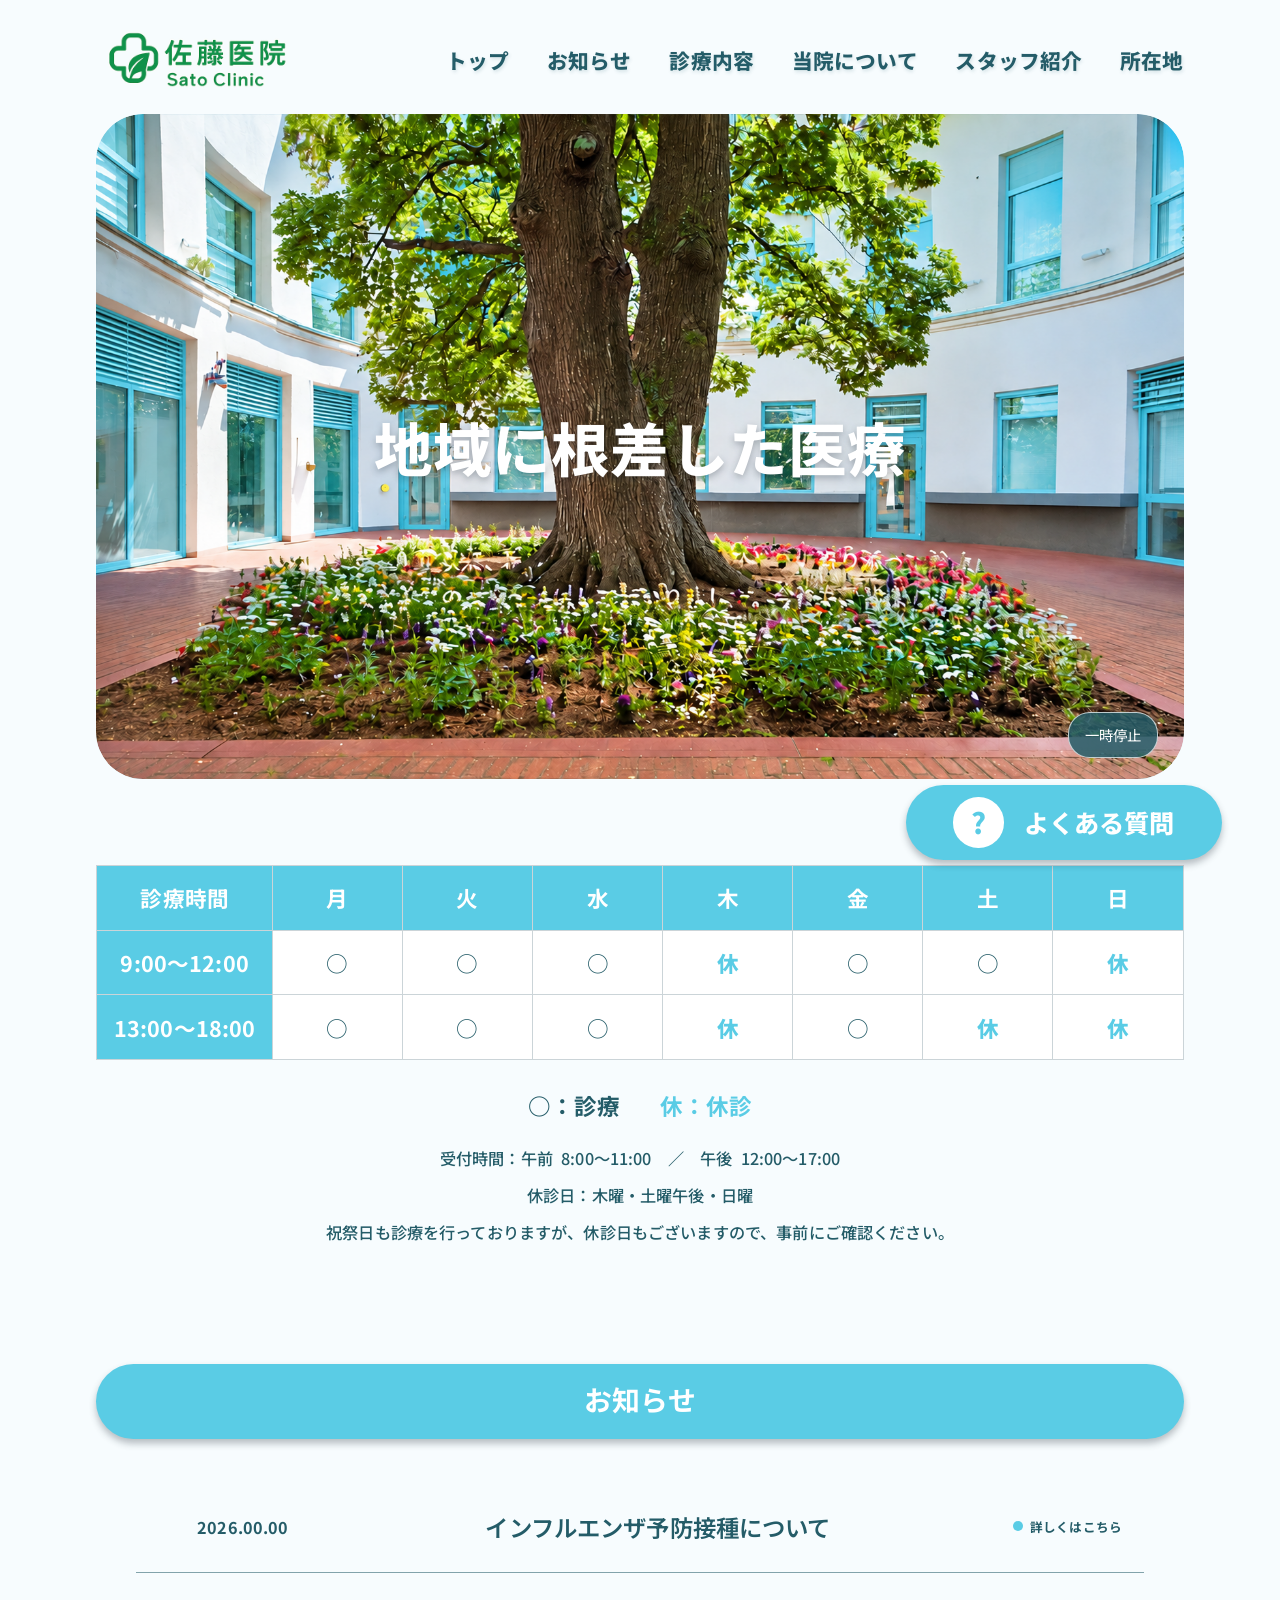
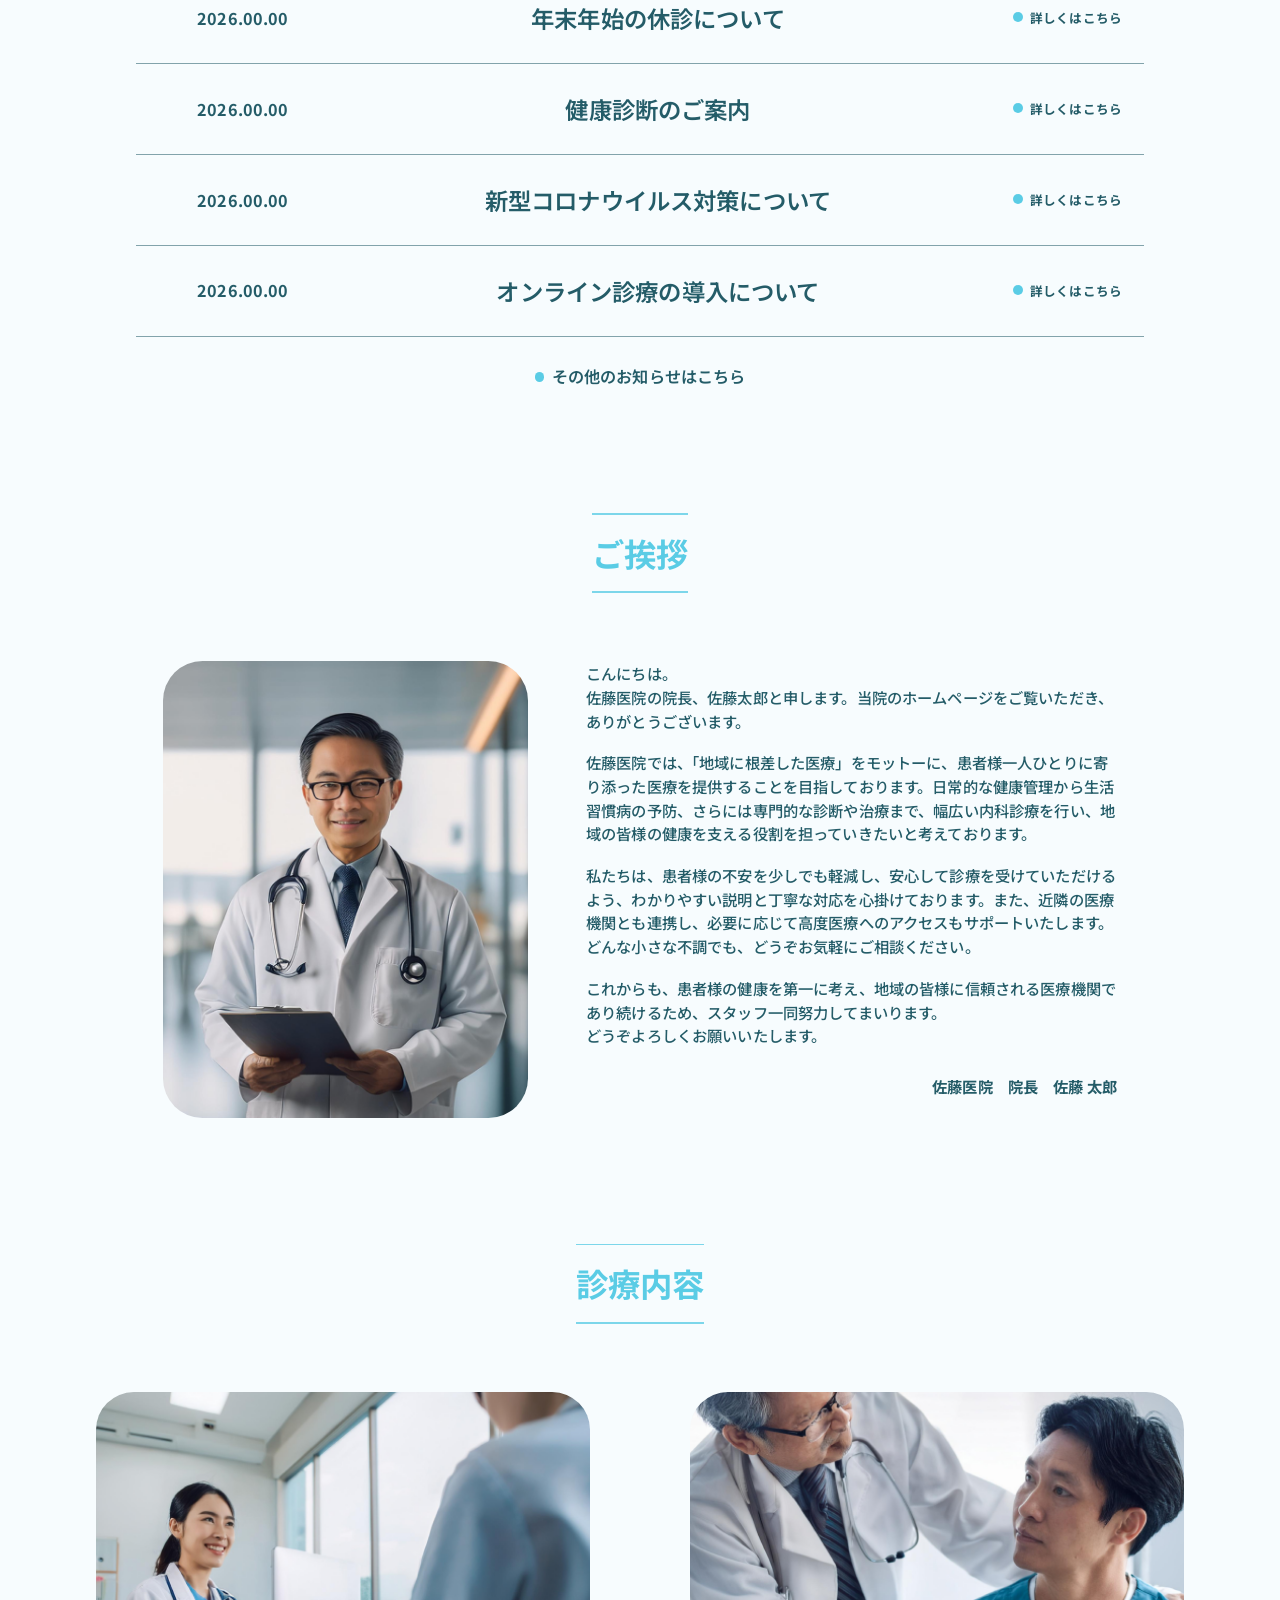
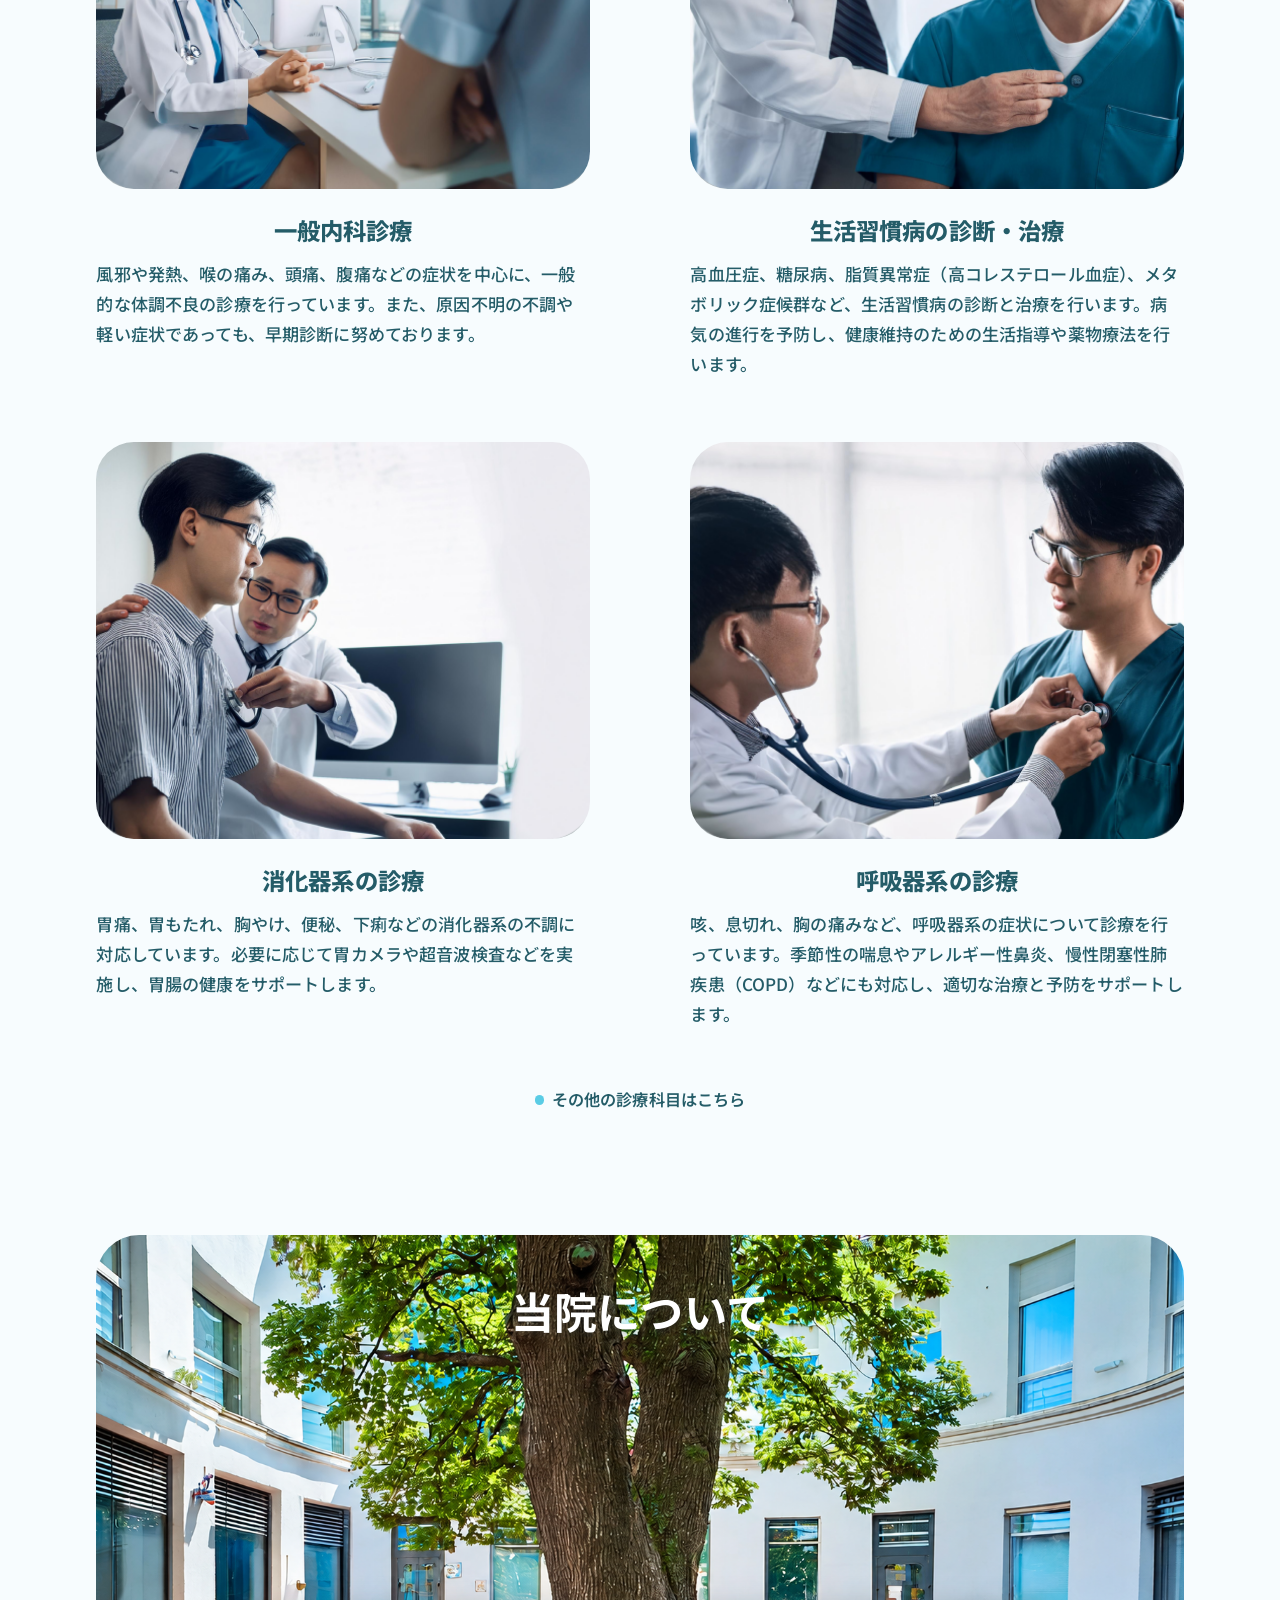
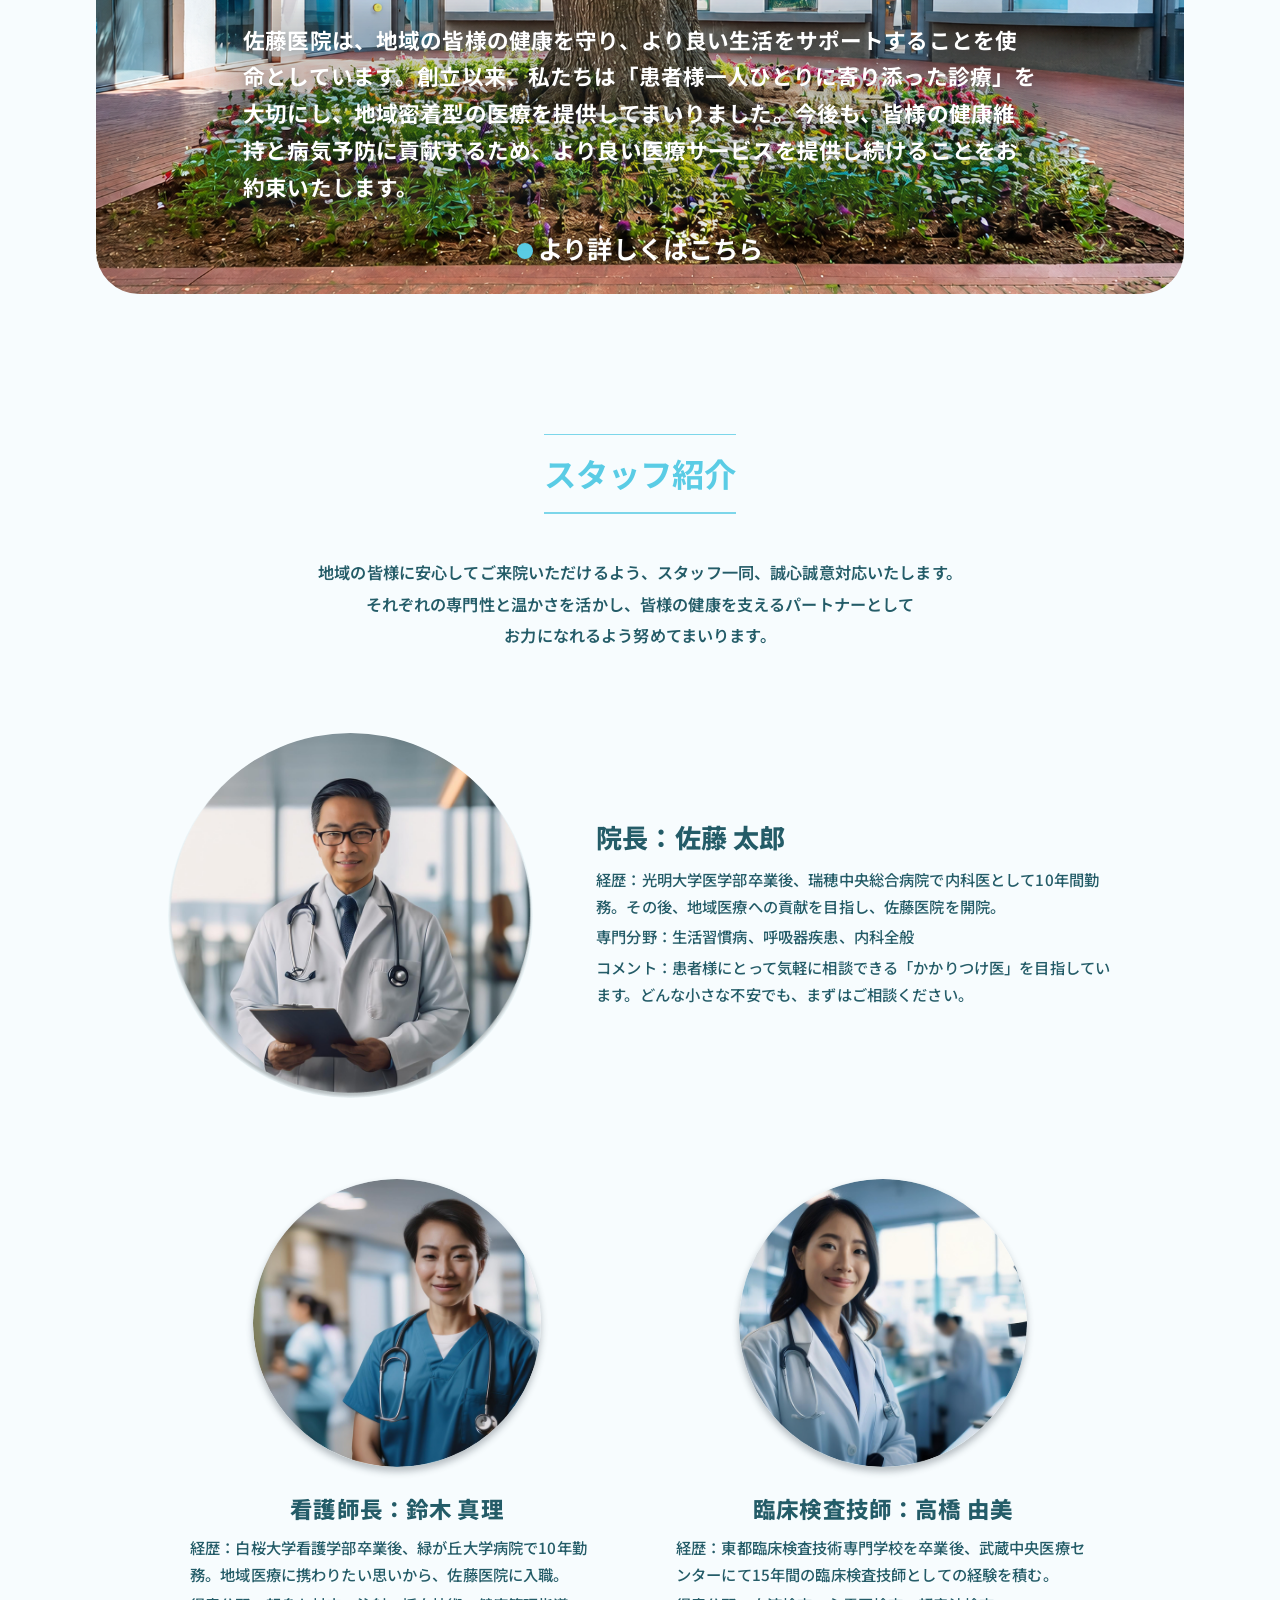
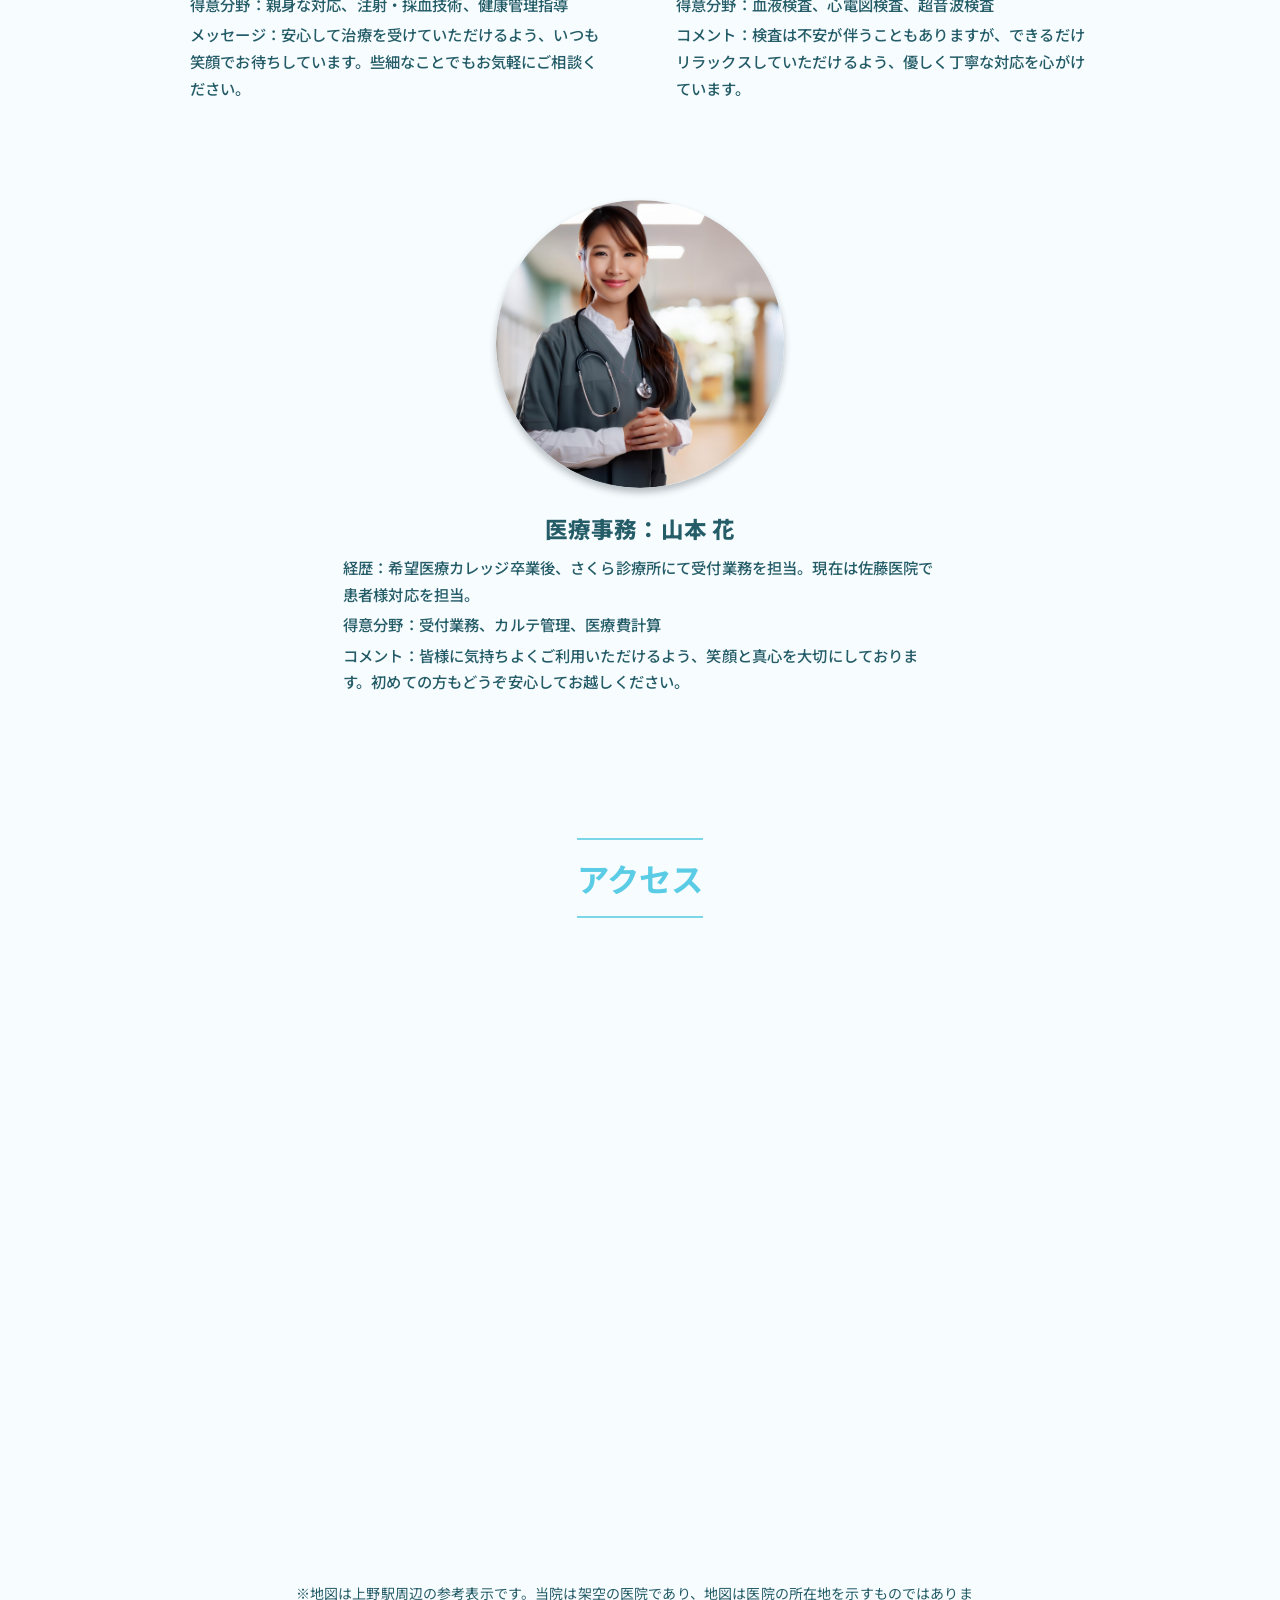
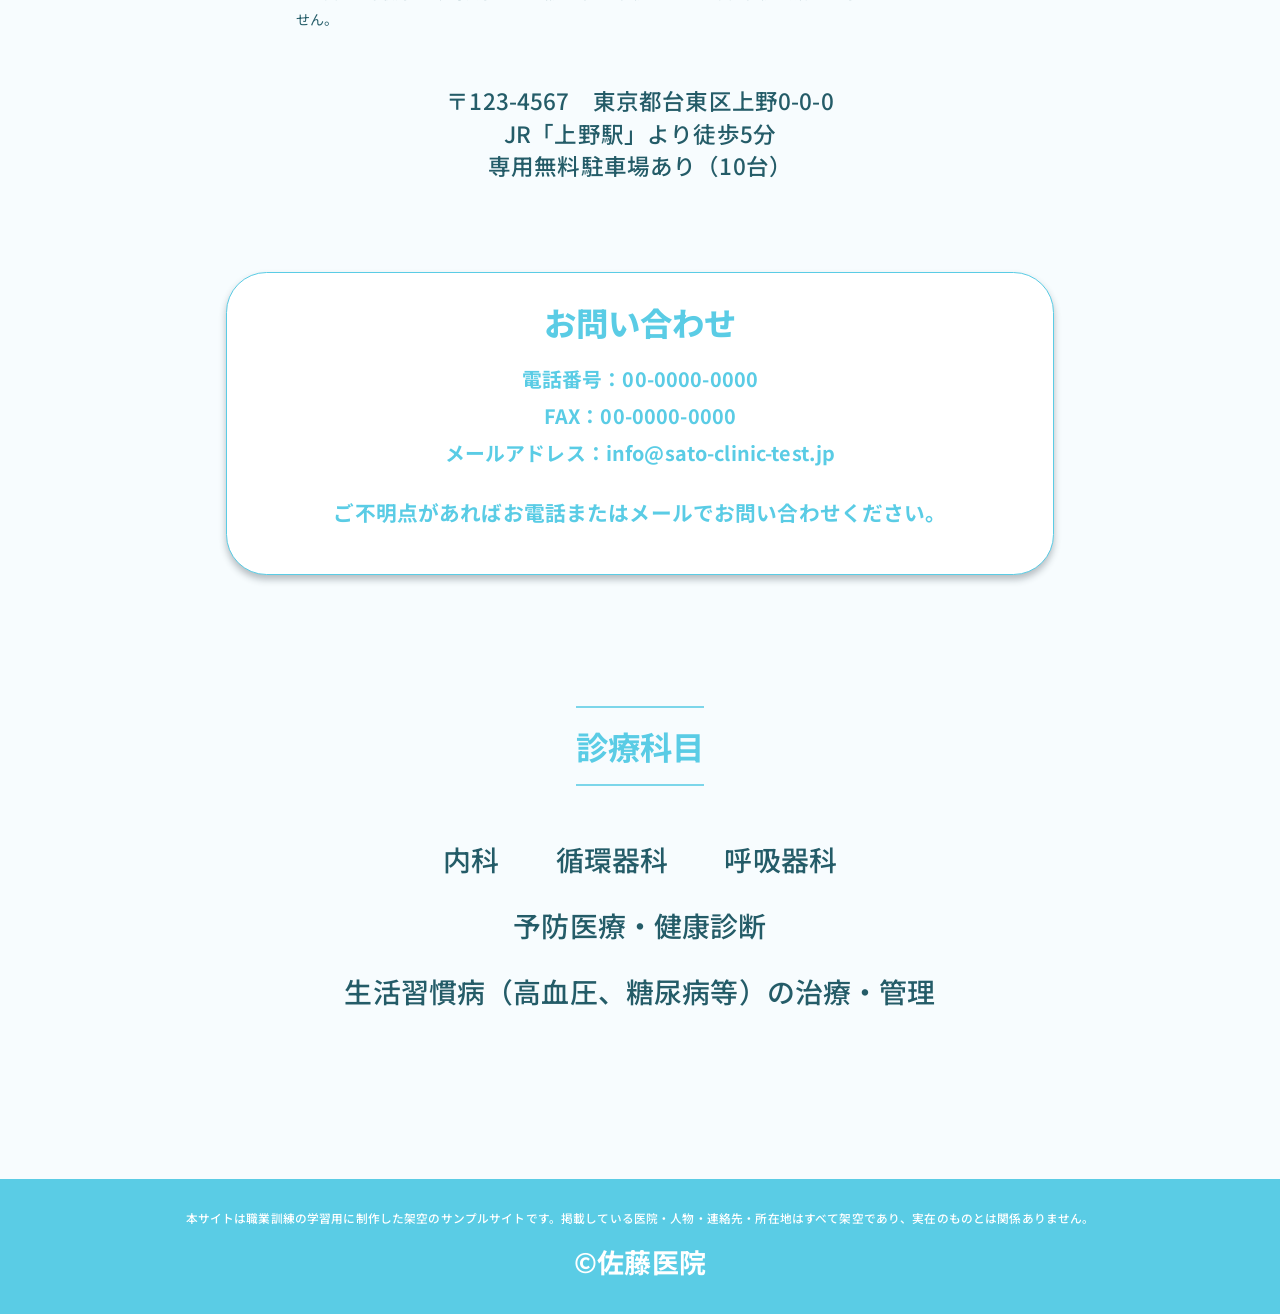
==== index.html @ b33cf9ce "グーグルマップに埋め込み" ====
<!DOCTYPE html>
<html lang="ja">
<head>
  <meta charset="UTF-8">
  <meta name="viewport" content="width=device-width, initial-scale=1.0">
  <meta name="robots" content="noindex, nofollow">
  <title>佐藤医院 | Sato Clinic</title>
  <link rel="preconnect" href="https://fonts.googleapis.com">
  <link rel="preconnect" href="https://fonts.gstatic.com" crossorigin>
  <link href="https://fonts.googleapis.com/css2?family=Noto+Sans+JP:wght@400;500;600;700;800&display=swap" rel="stylesheet">
  <link rel="stylesheet" href="./css/style.css">
  <link rel="stylesheet" href="./css/responsive.css">
</head>
<body>
  <header class="site-header" id="top">
    <div class="header-inner">
      <a class="brand" href="./index.html" aria-label="佐藤医院 トップへ">
        <img src="./assets/logo.png" alt="佐藤医院 Sato Clinic">
      </a>
            <button class="menu-toggle" type="button" aria-controls="global-nav" aria-expanded="false" aria-label="メニューを開く" hidden>
        <span class="menu-toggle-lines" aria-hidden="true"><span></span></span>
        <span class="menu-toggle-label" aria-hidden="true">MENU</span>
      </button>
      <nav id="global-nav" class="global-nav" aria-label="メインナビゲーション">
        <a href="./index.html">トップ</a>
        <a href="./news.html">お知らせ</a>
        <a href="./services.html">診療内容</a>
        <a href="./about.html">当院について</a>
        <a href="#staff">スタッフ紹介</a>
        <a href="./location.html">所在地</a>
        <div class="mobile-nav-links">
          <a href="./index.html">トップ</a>
          <a href="./news.html">お知らせ</a>
          <a href="./services.html">診療内容</a>
          <a href="./about.html">当院について</a>
          <a href="./index.html#staff">スタッフ紹介</a>
          <a href="./location.html">所在地</a>
        </div>
      </nav>
    </div>
  </header>

  <main>
    <section class="hero section-shell" aria-labelledby="hero-title">
      <h1 id="hero-title" class="sr-only">地域に根差した医療</h1>
      <div class="hero-slideshow">
        <div class="hero-slide hero-slide--courtyard is-active">
          <img src="./assets/hero-courtyard-cyan.png" alt="地域に根差した医療。大きな木と花々に囲まれた佐藤医院の中庭">
          <p class="hero-slide-caption" aria-hidden="true">地域に根差した医療</p>
        </div>
        <div class="hero-slide hero-slide--digestive" aria-hidden="true">
          <img src="./assets/service-detail-digestive.jpg" alt="患者様一人ひとりに寄り添った診療。医師が患者の診察を行う様子">
          <p class="hero-slide-caption" aria-hidden="true">患者様一人ひとりに<br>寄り添った診療</p>
        </div>
        <div class="hero-slide hero-slide--waiting" aria-hidden="true">
          <img src="./assets/hero-textless.png" alt="患者様の声に耳を傾け、共に歩む医療。明るい院内の待合スペース" width="1208" height="739">
          <p class="hero-slide-caption" aria-hidden="true">患者様の声に耳を傾け、共に歩む医療</p>
        </div>
        <div class="hero-slide hero-slide--family" aria-hidden="true">
          <img src="./assets/hero-news.jpg" alt="ご家族全員をサポート。女性医師と子どもが向き合う診療風景">
          <p class="hero-slide-caption" aria-hidden="true">ご家族全員をサポート</p>
        </div>
        <button class="hero-slideshow-toggle" type="button" hidden>一時停止</button>
      </div>
    </section>

    <section class="schedule section-shell" id="schedule" aria-labelledby="schedule-title">
      <h2 id="schedule-title" class="sr-only">診療時間</h2>
      <table class="schedule-table">
        <thead>
          <tr>
            <th scope="col">診療時間</th>
            <th scope="col">月</th>
            <th scope="col">火</th>
            <th scope="col">水</th>
            <th scope="col">木</th>
            <th scope="col">金</th>
            <th scope="col">土</th>
            <th scope="col">日</th>
          </tr>
        </thead>
        <tbody>
          <tr>
            <th scope="row">9:00〜12:00</th>
            <td>○</td><td>○</td><td>○</td><td class="closed">休</td><td>○</td><td>○</td><td class="closed">休</td>
          </tr>
          <tr>
            <th scope="row">13:00〜18:00</th>
            <td>○</td><td>○</td><td>○</td><td class="closed">休</td><td>○</td><td class="closed">休</td><td class="closed">休</td>
          </tr>
        </tbody>
      </table>
      <div class="schedule-detail">
        <p class="legend"><strong>○：診療</strong><strong class="closed-text">休：休診</strong></p>
        <p>受付時間：午前&nbsp; 8:00〜11:00　／　午後&nbsp; 12:00〜17:00</p>
        <p>休診日：木曜・土曜午後・日曜</p>
        <p>祝祭日も診療を行っておりますが、休診日もございますので、事前にご確認ください。</p>
      </div>
    </section>

    <section class="news section-shell" id="news" aria-labelledby="news-title">
      <h2 id="news-title" class="pill-title">お知らせ</h2>
      <div class="news-list">
        <article class="news-row"><time datetime="2026-01-01">2026.00.00</time><h3><a href="./news-influenza.html">インフルエンザ予防接種について</a></h3><a href="./news-influenza.html">詳しくはこちら</a></article>
        <article class="news-row"><time datetime="2026-01-01">2026.00.00</time><h3><a href="./news-holiday.html">年末年始の休診について</a></h3><a href="./news-holiday.html">詳しくはこちら</a></article>
        <article class="news-row"><time datetime="2026-01-01">2026.00.00</time><h3><a href="./news-checkup.html">健康診断のご案内</a></h3><a href="./news-checkup.html">詳しくはこちら</a></article>
        <article class="news-row"><time datetime="2026-01-01">2026.00.00</time><h3><a href="./news-covid.html">新型コロナウイルス対策について</a></h3><a href="./news-covid.html">詳しくはこちら</a></article>
        <article class="news-row"><time datetime="2026-01-01">2026.00.00</time><h3><a href="./news-online.html">オンライン診療の導入について</a></h3><a href="./news-online.html">詳しくはこちら</a></article>
      </div>
      <a class="text-link" href="./news-archive.html">その他のお知らせはこちら</a>
    </section>

    <section class="greeting section-shell" aria-labelledby="greeting-title">
      <h2 id="greeting-title" class="section-title">ご挨拶</h2>
      <div class="greeting-grid">
        <div class="image-crop image-crop--greeting"><img src="./assets/director-intro.png" alt="佐藤医院 院長 佐藤太郎のイメージ写真"></div>
        <div class="greeting-copy">
          <p>こんにちは。<br>佐藤医院の院長、佐藤太郎と申します。当院のホームページをご覧いただき、ありがとうございます。</p>
          <p>佐藤医院では、「地域に根差した医療」をモットーに、患者様一人ひとりに寄り添った医療を提供することを目指しております。日常的な健康管理から生活習慣病の予防、さらには専門的な診断や治療まで、幅広い内科診療を行い、地域の皆様の健康を支える役割を担っていきたいと考えております。</p>
          <p>私たちは、患者様の不安を少しでも軽減し、安心して診療を受けていただけるよう、わかりやすい説明と丁寧な対応を心掛けております。また、近隣の医療機関とも連携し、必要に応じて高度医療へのアクセスもサポートいたします。どんな小さな不調でも、どうぞお気軽にご相談ください。</p>
          <p>これからも、患者様の健康を第一に考え、地域の皆様に信頼される医療機関であり続けるため、スタッフ一同努力してまいります。<br>どうぞよろしくお願いいたします。</p>
          <p class="signature">佐藤医院　院長　佐藤 太郎</p>
        </div>
      </div>
    </section>

    <section class="services section-shell" id="services" aria-labelledby="services-title">
      <h2 id="services-title" class="section-title">診療内容</h2>
      <div class="service-grid">
        <article class="service-card">
          <div class="image-crop image-crop--service"><img src="./assets/service-general.png" alt="一般内科診療のイメージ"></div>
          <h3>一般内科診療</h3>
          <p>風邪や発熱、喉の痛み、頭痛、腹痛などの症状を中心に、一般的な体調不良の診療を行っています。また、原因不明の不調や軽い症状であっても、早期診断に努めております。</p>
        </article>
        <article class="service-card">
          <div class="image-crop image-crop--service"><img src="./assets/service-lifestyle.png" alt="生活習慣病の診断・治療のイメージ"></div>
          <h3>生活習慣病の診断・治療</h3>
          <p>高血圧症、糖尿病、脂質異常症（高コレステロール血症）、メタボリック症候群など、生活習慣病の診断と治療を行います。病気の進行を予防し、健康維持のための生活指導や薬物療法を行います。</p>
        </article>
        <article class="service-card">
          <div class="image-crop image-crop--service"><img src="./assets/service-digestive.png" alt="消化器系診療のイメージ"></div>
          <h3>消化器系の診療</h3>
          <p>胃痛、胃もたれ、胸やけ、便秘、下痢などの消化器系の不調に対応しています。必要に応じて胃カメラや超音波検査などを実施し、胃腸の健康をサポートします。</p>
        </article>
        <article class="service-card">
          <div class="image-crop image-crop--service"><img src="./assets/service-respiratory.png" alt="呼吸器系診療のイメージ"></div>
          <h3>呼吸器系の診療</h3>
          <p>咳、息切れ、胸の痛みなど、呼吸器系の症状について診療を行っています。季節性の喘息やアレルギー性鼻炎、慢性閉塞性肺疾患（COPD）などにも対応し、適切な治療と予防をサポートします。</p>
        </article>
      </div>
      <a class="text-link service-more" href="./services.html">その他の診療科目はこちら</a>
    </section>

    <section class="about section-shell" id="about" aria-labelledby="about-title">
      <a class="about-link about-banner" href="./about.html" aria-labelledby="about-title about-banner-more">
        <img src="./assets/about-courtyard.png" alt="大きな木と花々に囲まれた佐藤医院の中庭">
        <h2 id="about-title" class="about-banner-title">当院について</h2>
        <p class="about-banner-description">佐藤医院は、地域の皆様の健康を守り、より良い生活をサポートすることを使命としています。創立以来、私たちは「患者様一人ひとりに寄り添った診療」を大切にし、地域密着型の医療を提供してまいりました。今後も、皆様の健康維持と病気予防に貢献するため、より良い医療サービスを提供し続けることをお約束いたします。</p>
        <span id="about-banner-more" class="about-banner-more">より詳しくはこちら</span>
      </a>
    </section>

    <section class="staff section-shell" aria-labelledby="staff">
      <h2 id="staff" class="section-title">スタッフ紹介</h2>
      <p class="staff-lead">地域の皆様に安心してご来院いただけるよう、スタッフ一同、誠心誠意対応いたします。<br>それぞれの専門性と温かさを活かし、皆様の健康を支えるパートナーとして<br>お力になれるよう努めてまいります。</p>

      <article class="director-profile">
        <img class="staff-portrait" src="./assets/staff-director.png" alt="院長 佐藤太郎のイメージ写真">
        <div>
          <h3>院長：佐藤 太郎</h3>
          <p>経歴：光明大学医学部卒業後、瑞穂中央総合病院で内科医として10年間勤務。その後、地域医療への貢献を目指し、佐藤医院を開院。</p>
          <p>専門分野：生活習慣病、呼吸器疾患、内科全般</p>
          <p>コメント：患者様にとって気軽に相談できる「かかりつけ医」を目指しています。どんな小さな不安でも、まずはご相談ください。</p>
        </div>
      </article>

      <div class="staff-grid">
        <article class="staff-card">
          <img class="staff-portrait" src="./assets/staff-nurse.png" alt="看護師長 鈴木真理のイメージ写真">
          <h3>看護師長：鈴木 真理</h3>
          <p>経歴：白桜大学看護学部卒業後、緑が丘大学病院で10年勤務。地域医療に携わりたい思いから、佐藤医院に入職。</p>
          <p>得意分野：親身な対応、注射・採血技術、健康管理指導</p>
          <p>メッセージ：安心して治療を受けていただけるよう、いつも笑顔でお待ちしています。些細なことでもお気軽にご相談ください。</p>
        </article>
        <article class="staff-card">
          <img class="staff-portrait" src="./assets/staff-tech.png" alt="臨床検査技師 高橋由美のイメージ写真">
          <h3>臨床検査技師：高橋 由美</h3>
          <p>経歴：東都臨床検査技術専門学校を卒業後、武蔵中央医療センターにて15年間の臨床検査技師としての経験を積む。</p>
          <p>得意分野：血液検査、心電図検査、超音波検査</p>
          <p>コメント：検査は不安が伴うこともありますが、できるだけリラックスしていただけるよう、優しく丁寧な対応を心がけています。</p>
        </article>
      </div>

      <article class="office-profile">
        <img class="staff-portrait" src="./assets/staff-office.png" alt="医療事務 山本花のイメージ写真">
        <div>
          <h3>医療事務：山本 花</h3>
          <p>経歴：希望医療カレッジ卒業後、さくら診療所にて受付業務を担当。現在は佐藤医院で患者様対応を担当。</p>
          <p>得意分野：受付業務、カルテ管理、医療費計算</p>
          <p>コメント：皆様に気持ちよくご利用いただけるよう、笑顔と真心を大切にしております。初めての方もどうぞ安心してお越しください。</p>
        </div>
      </article>
    </section>

    <section class="access section-shell" id="access" aria-labelledby="access-title">
      <h2 id="access-title" class="section-title">アクセス</h2>
      <div class="map-reference map-reference--home">
        <iframe class="map-embed" src="https://maps.google.com/maps?hl=ja&amp;ll=35.7138,139.7773&amp;z=15&amp;t=m&amp;output=embed" title="上野駅周辺の参考地図（医院の所在地を示すものではありません）" width="688" height="579" loading="lazy" referrerpolicy="strict-origin-when-cross-origin" allowfullscreen aria-describedby="access-map-note"></iframe>
        <p class="map-note" id="access-map-note">※地図は上野駅周辺の参考表示です。当院は架空の医院であり、地図は医院の所在地を示すものではありません。</p>
      </div>
      <p class="address">〒123-4567　東京都台東区上野0-0-0<br>JR「上野駅」より徒歩5分<br>専用無料駐車場あり（10台）</p>
    </section>

    <section class="contact section-shell" id="contact" aria-labelledby="contact-title">
      <div class="contact-box">
        <h2 id="contact-title">お問い合わせ</h2>
        <p>電話番号：00-0000-0000</p>
        <p>FAX：00-0000-0000</p>
        <p>メールアドレス：info@sato-clinic-test.jp</p>
        <p class="contact-note">ご不明点があればお電話またはメールでお問い合わせください。</p>
      </div>
    </section>

    <section class="subjects section-shell" id="subjects" aria-labelledby="subjects-title">
      <h2 id="subjects-title" class="section-title">診療科目</h2>
      <p>内科　　循環器科　　呼吸器科</p>
      <p>予防医療・健康診断</p>
      <p>生活習慣病（高血圧、糖尿病等）の治療・管理</p>
    </section>
  </main>

  <a class="faq-float" href="./faq.html" aria-label="よくある質問">
    <span class="faq-float-icon" aria-hidden="true">?</span>
    <span>よくある質問</span>
  </a>

  <footer class="site-footer">
    <p class="disclaimer">本サイトは職業訓練の学習用に制作した架空のサンプルサイトです。掲載している医院・人物・連絡先・所在地はすべて架空であり、実在のものとは関係ありません。</p>
    <p class="copyright">©佐藤医院</p>
  </footer>
  <script src="./js/hero-slideshow.js" defer></script>
  <script src="./js/staff-reveal.js" defer></script>
  <script src="./js/image-reveal.js" defer></script>
  <script src="./js/mobile-nav.js" defer></script>
</body>
</html>
---- css/style.css ----
/* Site dimensions reduced to 90% while preserving layout proportions. */
:root {
  --accent: #5acce5;
  --frame-bg: #f7fcfe;
  --text: #245c68;
  --shadow: #2b3940;
  --shadow-soft: rgba(43, 57, 64, .18);
  --shadow-strong: rgba(43, 57, 64, .34);
  --line: #8aaab2;
  --white: #ffffff;
  --content: 1087.2px;
  --subpage-title-size: 72px;
  --ui-shadow: 0 4.5px 7.2px rgba(43, 57, 64, .32);
  --text-shadow-soft: 0 2.7px 7.2px rgba(43, 57, 64, .32);
  --subpage-title-shadow: var(--text-shadow-soft);
}

* {
  box-sizing: border-box;
}

html {
  scroll-behavior: smooth;
  scroll-padding-top: 144px;
}

body {
  margin: 0;
  min-width: 1116px;
  color: var(--text);
  background: var(--frame-bg);
  font-family: "Noto Sans JP", sans-serif;
  font-size: 14.4px;
  line-height: 1.8;
  letter-spacing: 0.01em;
}

a {
  color: inherit;
  text-decoration: none;
}

img {
  display: block;
  max-width: 100%;
}

.sr-only {
  position: absolute;
  width: 0.9px;
  height: 0.9px;
  padding: 0;
  margin: -0.9px;
  overflow: hidden;
  clip: rect(0, 0, 0, 0);
  white-space: nowrap;
  border: 0;
}

.section-shell,
.header-inner {
  width: var(--content);
  margin-inline: auto;
}

.site-header {
  position: sticky;
  top: 0;
  z-index: 100;
  padding: 17.55px 0 10.35px;
  background: var(--frame-bg);
  overflow: visible;
}

.header-inner {
  min-height: 86.4px;
  display: flex;
  align-items: center;
  justify-content: space-between;
  overflow: visible;
}

.brand {
  flex: 0 0 auto;
  display: flex;
  align-items: center;
  min-height: 86.4px;
  padding: 5.4px 0;
  overflow: visible;
  background: transparent;
}

.brand img {
  display: block;
  width: 205.2px;
  height: auto;
  max-width: none;
  max-height: none;
  object-fit: contain;
  object-position: left center;
  overflow: visible;
  clip-path: none;
  background: transparent;
}

.global-nav {
  display: flex;
  align-items: center;
  gap: 37.8px;
  font-size: 20.7px;
  font-weight: 800;
  white-space: nowrap;
}

.global-nav a {
  padding: 10.8px 0;
  transition: color .15s ease;
}

.global-nav a:hover,
.global-nav a:focus-visible {
  color: var(--accent);
}

.hero {
  padding-top: 0;
}

.hero img {
  width: 100%;
  border-radius: 46.8px;
  box-shadow: none;
}

.hero-slideshow {
  position: relative;
  aspect-ratio: 1208 / 739;
  overflow: hidden;
  border-radius: 46.8px;
  background: #e3f1f3;
}

.hero-slideshow .hero-slide {
  position: absolute;
  inset: 0;
  height: 100%;
  opacity: 0;
  transition: opacity 2s ease-in-out;
}

.hero-slide.is-active { opacity: 1; }
.hero-slide img {
  position: absolute;
  inset: 0;
  height: 100%;
  object-fit: cover;
}
.hero-slideshow .hero-slide--waiting img {
  inset: -10.8px;
  width: calc(100% + 21.6px);
  max-width: none;
  height: calc(100% + 21.6px);
  border-radius: 0;
}
.hero-slideshow .hero-slide--digestive img {
  inset: -43.2px;
  width: calc(100% + 86.4px);
  max-width: none;
  height: calc(100% + 86.4px);
  border-radius: 0;
  object-position: center top;
}
.hero-slideshow .hero-slide--family img { object-position: right center; }

.hero-slide-caption {
  position: absolute;
  left: 144px;
  bottom: 50.4px;
  margin: 0;
  color: #fff;
  font-size: 54px;
  line-height: 1.2;
  font-weight: 800;
  text-shadow: var(--text-shadow-soft);
  opacity: 0;
  transform: translateY(10.8px);
  transition: opacity 2s ease-in-out, transform 2s ease-in-out;
  pointer-events: none;
}

.hero-slideshow.is-ready .hero-slide-caption {
  opacity: 1;
}

.hero-slideshow.is-ready .hero-slide.is-active .hero-slide-caption {
  transform: translateY(0);
}

.hero-slide--waiting .hero-slide-caption {
  top: 108px;
  right: 43.2px;
  bottom: auto;
  left: 43.2px;
  font-size: 47.7px;
  text-align: center;
  white-space: nowrap;
}
.hero-slide--digestive .hero-slide-caption {
  top: 108px;
  right: 43.2px;
  bottom: auto;
  left: auto;
  font-size: 52.2px;
  color: var(--text);
  text-shadow: none;
}

.hero-slide--courtyard .hero-slide-caption {
  top: 50%;
  right: 43.2px;
  bottom: auto;
  left: 43.2px;
  translate: 0 -50%;
  font-size: 58.5px;
  text-align: center;
}

.hero-slideshow-toggle {
  position: absolute;
  right: 25.2px;
  bottom: 21.6px;
  z-index: 1;
  padding: 9px 16.2px;
  border: 0.9px solid rgba(255,255,255,.7);
  border-radius: 21.6px;
  background: rgba(36,92,104,.85);
  color: #fff;
  font: inherit;
  cursor: pointer;
}

.hero-slideshow-toggle:focus-visible {
  outline: 2.7px solid #fff;
  outline-offset: 2.7px;
}

@media (prefers-reduced-motion: reduce) {
  .hero-slideshow .hero-slide,
  .hero-slide-caption { transition: none; }
  .hero-slide-caption { transform: none; }
}

.schedule {
  padding-top: 85.5px;
  text-align: center;
}

.schedule-table {
  width: 100%;
  border-collapse: collapse;
  table-layout: fixed;
  background: var(--white);
  font-size: 21.6px;
  line-height: 1;
  box-shadow: none;
}

.schedule-table th,
.schedule-table td {
  height: 64.8px;
  border: 1.8px solid #cbd4d8;
  text-align: center;
  vertical-align: middle;
}

.schedule-table thead th,
.schedule-table tbody th {
  background: var(--accent);
  color: #fff;
  font-weight: 700;
}

.schedule-table thead th:first-child,
.schedule-table tbody th {
  width: 175.5px;
}

.schedule-table .closed {
  color: var(--accent);
  font-weight: 800;
}

.schedule-detail {
  margin-top: 25.2px;
  font-size: 16.2px;
  font-weight: 500;
}

.schedule-detail p {
  margin: 8.1px 0;
}

.schedule-detail .legend {
  display: flex;
  justify-content: center;
  gap: 39.6px;
  margin-bottom: 18px;
  font-size: 22.5px;
}

.closed-text {
  color: var(--accent);
}

.news {
  padding-top: 108px;
  text-align: center;
}

.pill-title {
  margin: 0 0 43.2px;
  padding: 22.5px 27px 25.2px;
  color: #fff;
  background: var(--accent);
  border-radius: 54px;
  box-shadow: var(--ui-shadow);
  font-size: 27.9px;
  line-height: 1;
  font-weight: 700;
  text-align: center;
}

.news-list {
  width: 1008px;
  margin: 0 auto;
}

.news-row {
  display: grid;
  grid-template-columns: 189px 1fr 153px;
  align-items: center;
  min-height: 90.9px;
  border-bottom: 0.9px solid rgba(36, 92, 104, .55);
  text-align: left;
}

.news-row time {
  padding-left: 61.2px;
  font-weight: 700;
  font-size: 16.2px;
}

.news-row h3 {
  margin: 0;
  font-size: 23.4px;
  font-weight: 600;
  text-align: center;
}

.news-row > a {
  justify-self: center;
  font-size: 12.6px;
  font-weight: 700;
}

.news-row > a::before,
.text-link::before {
  content: "";
  display: inline-block;
  width: 9.9px;
  height: 9.9px;
  margin-right: 7.2px;
  border-radius: 50%;
  background: var(--accent);
  vertical-align: 0.9px;
}

.text-link {
  display: inline-block;
  margin-top: 25.2px;
  font-size: 16.2px;
  font-weight: 600;
}

.section-title,
.framed-title {
  position: relative;
  width: fit-content;
  max-width: 100%;
  margin: 0 auto 68.4px;
  color: var(--accent);
  font-size: 32.4px;
  line-height: 1.25;
  font-weight: 700;
  text-align: center;
}

.section-title::before,
.section-title::after,
.framed-title::before,
.framed-title::after {
  content: "";
  display: block;
  width: 100%;
  height: 1.8px;
  margin-inline: auto;
  background: var(--accent);
  opacity: .78;
}

.section-title::before,
.framed-title::before {
  margin-bottom: 18px;
}

.section-title::after,
.framed-title::after {
  margin-top: 18px;
}

.greeting {
  padding-top: 121.5px;
}

.greeting-grid {
  display: grid;
  grid-template-columns: 365.4px 1fr;
  gap: 57.6px;
  width: 954px;
  margin: 0 auto;
  align-items: center;
}

.greeting-grid > img {
  width: 365.4px;
  border-radius: 39.6px;
  box-shadow: none;
}

.greeting-copy {
  font-size: 15.3px;
  line-height: 1.55;
  font-weight: 500;
}

.greeting-copy p {
  margin: 0 0 18px;
}

.signature {
  margin-top: 27px !important;
  text-align: right;
  font-weight: 700;
}

.services {
  padding-top: 126px;
}

.service-grid {
  display: grid;
  grid-template-columns: repeat(2, 455.4px);
  justify-content: center;
  column-gap: 100.8px;
  row-gap: 63px;
}

.service-card img {
  width: 455.4px;
  height: 366.3px;
  object-fit: cover;
  border-radius: 37.8px;
  box-shadow: none;
}

.service-card h3 {
  margin: 27px 0 14.4px;
  font-size: 23.4px;
  line-height: 1.25;
  font-weight: 800;
  text-align: center;
}

.service-card p {
  margin: 0;
  font-size: 17.1px;
  line-height: 1.75;
  font-weight: 500;
}

.service-more {
  display: block;
  width: max-content;
  margin: 55.8px auto 0;
}

.about {
  padding-top: 121.5px;
}

.about img {
  width: 1087.2px;
  height: auto;
  border-radius: 0;
  box-shadow: none;
}

.staff {
  padding-top: 139.5px;
}

.staff-lead {
  margin: -25.2px 0 81px;
  font-size: 16.2px;
  line-height: 1.95;
  font-weight: 600;
  text-align: center;
}

.director-profile {
  width: 945px;
  margin: 0 auto 81px;
  display: grid;
  grid-template-columns: 365.4px 1fr;
  gap: 63px;
  align-items: center;
}

.director-profile img {
  width: 365.4px;
  height: 365.4px;
  object-fit: cover;
  border-radius: 50%;
  box-shadow: none;
}

.director-profile h3,
.staff-card h3,
.office-profile h3 {
  margin: 0 0 10.8px;
  font-size: 26.1px;
  line-height: 1.35;
  font-weight: 800;
}

.director-profile p,
.staff-card p,
.office-profile p {
  margin: 3.6px 0;
  font-size: 15.3px;
  line-height: 1.75;
  font-weight: 500;
}

.staff-grid {
  width: 900px;
  margin: 0 auto;
  display: grid;
  grid-template-columns: repeat(2, 387px);
  justify-content: space-between;
  gap: 72px;
}

.staff-card {
  text-align: left;
}

.staff-card img {
  width: 288px;
  height: 288px;
  margin: 0 auto 25.2px;
  object-fit: cover;
  border-radius: 50%;
}

.staff-card img,
.office-profile img {
  box-shadow: var(--ui-shadow);
}

.staff-card h3 {
  text-align: center;
  font-size: 22.5px;
}

.office-profile {
  width: 594px;
  margin: 94.5px auto 0;
  text-align: left;
}

.office-profile img {
  width: 288px;
  height: 288px;
  margin: 0 auto 25.2px;
  object-fit: cover;
  border-radius: 50%;
}

.office-profile h3 {
  text-align: center;
  font-size: 22.5px;
}

.staff .staff-portrait {
  border-radius: 50%;
  transform: scale(1);
  transform-origin: center;
  transition: transform .9s cubic-bezier(.16, 1, .3, 1);
}

.staff .staff-portrait.is-pending {
  transform: scale(.2);
}

@media (prefers-reduced-motion: reduce) {
  .staff .staff-portrait {
    transition: none;
  }
  .staff .staff-portrait.is-pending {
    transform: scale(1);
  }
}

.access {
  padding-top: 139.5px;
  text-align: center;
}

.map-reference {
  width: 100%;
  align-self: start;
}

.map-reference--home {
  width: min(100%, 688.5px);
  margin: 0 auto;
}

.map-embed {
  display: block;
  width: 100%;
  height: auto;
  aspect-ratio: 688.5 / 578.7;
  min-height: 240px;
  border: 0;
  border-radius: 25.2px;
}

.map-note {
  margin: 16px 0 0;
  font-size: 14px;
  line-height: 1.8;
  text-align: left;
}

.address {
  margin: 52.2px 0 0;
  font-size: 22.5px;
  line-height: 1.45;
  font-weight: 500;
}

.contact {
  padding-top: 90px;
}

.contact-box {
  width: 828px;
  margin: 0 auto;
  padding: 30.6px 52.2px 39.6px;
  background: #fff;
  border: 1.8px solid var(--accent);
  border-radius: 40.5px;
  box-shadow: var(--ui-shadow);
  color: var(--accent);
  text-align: center;
}

.contact-box h2 {
  margin: 0 0 21.6px;
  font-size: 32.4px;
  line-height: 1.2;
  font-weight: 800;
}

.contact-box p {
  margin: 6.3px 0;
  font-size: 19.8px;
  line-height: 1.55;
  font-weight: 700;
}

.contact-box .contact-note {
  margin-top: 27.9px;
  font-size: 20.7px;
}

.subjects {
  padding-top: 130.5px;
  padding-bottom: 144px;
  text-align: center;
}

.subjects .section-title {
  margin-bottom: 52.2px;
}

.subjects p,
.subjects-list p {
  margin: 22.5px 0;
  font-size: 27.9px;
  line-height: 1.55;
  font-weight: 500;
}

.site-footer {
  padding: 28.8px 21.6px 39.6px;
  background: var(--accent);
  color: #fff;
  text-align: center;
}

.disclaimer {
  max-width: 972px;
  margin: 0 auto 19.8px;
  font-size: 11.7px;
  line-height: 1.7;
  font-weight: 500;
}

.copyright {
  margin: 0;
  font-size: 27px;
  line-height: 1;
  font-weight: 700;
}


/* 2026-10-01 design fidelity fixes */
.global-nav,
.schedule-detail,
.news-row,
.greeting-copy,
.service-card,
.staff,
.access,
.subjects {
  color: var(--text);
}

.global-nav {
  text-shadow: 0.9px 1.8px 3.6px rgba(36, 92, 104, .16);
}

.service-card h3,
.director-profile h3,
.staff-card h3,
.office-profile h3 {
  color: var(--text);
}

/* =========================================================
   PC sub pages
   ========================================================= */
.global-nav a.is-current {
  color: var(--accent);
}

.about-link {
  display: block;
}

.subpage-main {
  padding-top: 0;
}

.sub-hero img {
  width: 100%;
  height: auto;
  border-radius: 0;
  box-shadow: none;
}

.page-news .sub-hero,
.page-news-detail .sub-hero {
  position: relative;
}

/* Subpage hero titles share a size and shadow; news titles have no shadow. */
.page-services .sub-hero {
  position: relative;
  height: 328.5px;
  overflow: hidden;
  border-radius: 43.2px;
}
.page-services .sub-hero img {
  position: absolute;
  inset: -21.6px;
  width: calc(100% + 43.2px);
  max-width: none;
  height: calc(100% + 43.2px);
  object-fit: cover;
  border-radius: 0;
  box-shadow: none;
}
.services-hero-title {
  position: absolute;
  z-index: 1;
  top: 50%;
  left: 50%;
  transform: translate(-50%, -50%);
  margin: 0;
  color: #fff;
  font-size: var(--subpage-title-size);
  line-height: 1.2;
  font-weight: 700;
  white-space: nowrap;
  text-shadow: var(--subpage-title-shadow);
}
.news-hero-title {
  position: absolute;
  z-index: 1;
  top: 50%;
  left: 10%;
  transform: translateY(-50%);
  margin: 0;
  color: #fff;
  font-size: var(--subpage-title-size);
  line-height: 1.2;
  font-weight: 700;
  white-space: nowrap;
  text-shadow: none;
}

.back-top {
  display: inline-block;
  margin: 30.6px 0 59.4px 34.2px;
  color: var(--accent);
  font-size: 25.2px;
  line-height: 1.2;
  font-weight: 800;
}

.back-top:hover,
.back-top:focus-visible,
.news-row a:hover,
.news-row a:focus-visible,
.sub-news-row a:hover,
.sub-news-row a:focus-visible,
.sub-news-more:hover,
.sub-news-more:focus-visible {
  opacity: .72;
}

/* News */
.page-news .subpage-main {
  min-height: 2934px;
}

.sub-news-list {
  width: 1062px;
  margin: 0 auto;
}

.sub-news-row {
  display: grid;
  grid-template-columns: 220.5px 1fr 171px;
  align-items: center;
  min-height: 97.2px;
  border-bottom: 1.35px solid rgba(36, 92, 104, .72);
}

.sub-news-row time {
  padding-left: 73.8px;
  color: var(--text);
  font-size: 18px;
  font-weight: 800;
}

.sub-news-row h2 {
  margin: 0;
  color: var(--text);
  font-size: 24.3px;
  line-height: 1.4;
  font-weight: 600;
  text-align: center;
}

.sub-news-row > a {
  justify-self: center;
  color: var(--text);
  font-size: 12.6px;
  font-weight: 800;
}

.sub-news-row > a::before,
.sub-news-more::before {
  content: "";
  display: inline-block;
  width: 10.8px;
  height: 10.8px;
  margin-right: 6.3px;
  border-radius: 50%;
  background: var(--accent);
  vertical-align: 0;
}

.sub-news-more {
  display: block;
  width: max-content;
  margin: 30.6px auto 0;
  color: var(--text);
  font-size: 16.2px;
  font-weight: 600;
}

.faq-float {
  position: fixed;
  right: 57.6px;
  bottom: 39.6px;
  z-index: 10;
  display: flex;
  align-items: center;
  justify-content: center;
  gap: 19.8px;
  min-width: 316.8px;
  padding: 12.6px 25.2px;
  border-radius: 48.6px;
  background: var(--accent);
  color: #fff;
  box-shadow: var(--ui-shadow);
  font-size: 25.2px;
  line-height: 1;
  font-weight: 800;
}


/* Services */
.page-services .subpage-main {
  padding-bottom: 121.5px;
}

.service-detail-grid {
  display: grid;
  grid-template-columns: repeat(2, 1fr);
  column-gap: 61.2px;
  row-gap: 64.8px;
  width: 1087.2px;
  margin: 0 auto;
}

.service-detail-card {
  width: 513px;
}

.service-detail-card img {
  width: 100%;
  height: 412.2px;
  object-fit: cover;
  border-radius: 0;
  box-shadow: none;
}

.service-detail-card h2 {
  margin: 27px 0 18px;
  color: var(--text);
  font-size: 27.9px;
  line-height: 1.3;
  font-weight: 800;
  text-align: center;
}

.service-detail-card p {
  margin: 0;
  color: var(--text);
  font-size: 18px;
  line-height: 1.75;
  font-weight: 500;
}

.service-detail-card--single {
  grid-column: 1 / -1;
  justify-self: center;
}

/* About */
.page-about .subpage-main {
  min-height: 2934px;
}

.about-detail {
  width: 1087.2px;
  margin: 49.5px auto 0;
}

.about-detail img {
  width: 100%;
  height: auto;
  box-shadow: none;
}


/* News detail pages */
.page-news-detail .subpage-main {
  min-height: 2340px;
  padding-bottom: 135px;
}

.news-detail-nav {
  display: flex;
  align-items: center;
  justify-content: space-between;
  margin: 30.6px 34.2px 0;
}

.news-detail-nav .back-top {
  margin: 0;
}

.back-news {
  color: var(--accent);
  font-size: 25.2px;
  line-height: 1.2;
  font-weight: 700;
}

.back-news:hover,
.back-news:focus-visible,
.news-detail-list-link:hover,
.news-detail-list-link:focus-visible {
  opacity: .72;
}

.news-detail-article {
  width: 936px;
  margin: 99px auto 0;
  color: var(--text);
}

.news-detail-article time {
  display: block;
  margin-bottom: 18px;
  font-size: 18px;
  line-height: 1.4;
  font-weight: 700;
}

.news-detail-article h2 {
  margin: 0;
  color: var(--text);
  font-size: 30.6px;
  line-height: 1.5;
  font-weight: 700;
  letter-spacing: .02em;
}

.news-detail-divider {
  width: 100%;
  height: 0.9px;
  margin: 30.6px 0 41.4px;
  background: rgba(36, 92, 104, .66);
}

.news-detail-article p {
  margin: 0;
  font-size: 18px;
  line-height: 2.1;
  font-weight: 500;
  letter-spacing: .02em;
}

.news-detail-list-link {
  display: block;
  width: max-content;
  margin: 64.8px auto 0;
  color: var(--text);
  font-size: 25.2px;
  font-weight: 600;
}

.news-detail-list-link::first-letter {
  color: var(--accent);
}


/* =========================================================
   Final multipage additions
   ========================================================= */

/* Subpage headings share the index page's lines above and below the text. */
.framed-title {
  margin-bottom: 41.4px;
}

.custom-hero img {
  width: 100%;
  height: 362.7px;
  object-fit: cover;
  border-radius: 43.2px;
  box-shadow: none;
}

.breadcrumb {
  display: flex;
  gap: 9px;
  align-items: center;
  margin: 28.8px 0 0 32.4px;
  font-size: 14.4px;
  font-weight: 600;
}
.breadcrumb a { color: var(--accent); }

.page-intro {
  width: 945px;
  margin: 63px auto 75.6px;
  font-size: 18px;
  line-height: 1.9;
  font-weight: 500;
  text-align: center;
}

.content-section {
  margin-top: 82.8px;
}

.plain-card,
.policy-card,
.faq-card,
.contact-list {
  background: rgba(255,255,255,.9);
  border: 0.9px solid rgba(90,204,229,.18);
  border-radius: 23.4px;
  box-shadow: 0 3.6px 10.8px rgba(36,92,104,.09);
}

.plain-card {
  padding: 30.6px 39.6px;
}
.plain-card p {
  margin: 0;
  font-size: 16.2px;
  line-height: 2;
  font-weight: 500;
}

/* About */
.about-page-main { padding-bottom: 135px; }
.about-hero {
  position: relative;
  background: #fff;
  border-radius: 43.2px;
  overflow: hidden;
}
.about-hero img {
  height: 328.5px;
  object-fit: cover;
  opacity: .82;
}
.about-hero-title {
  position: absolute;
  z-index: 1;
  top: 50%;
  left: 50%;
  transform: translate(-50%, -50%);
  margin: 0;
  color: #fff;
  font-size: var(--subpage-title-size);
  line-height: 1.2;
  font-weight: 700;
  white-space: nowrap;
  text-shadow: var(--subpage-title-shadow);
}
.about-intro {
  margin: 21.6px auto 0;
}

.about-feature-grid {
  display: grid;
  grid-template-columns: repeat(3, 1fr);
  gap: 23.4px;
  margin-top: 41.4px;
}
.about-feature-card {
  padding: 21.6px 19.8px 25.2px;
  background: #fff;
  border-radius: 23.4px;
  box-shadow: 0 3.6px 10.8px rgba(36,92,104,.10);
}
.about-feature-card h2 {
  margin: 0 0 18px;
  font-size: 20.7px;
  line-height: 1.4;
  text-align: center;
}
.about-feature-card img {
  width: 100%;
  height: 198px;
  object-fit: cover;
  border-radius: 16.2px;
  box-shadow: none;
}
.about-feature-card .about-family-image {
  object-position: right center;
}
.about-feature-card p {
  margin: 16.2px 0 0;
  font-size: 13.95px;
  line-height: 1.85;
  font-weight: 500;
}
.policy-card { padding: 25.2px 30.6px 30.6px; }
.policy-intro {
  margin: 0 0 19.8px;
  font-size: 15.3px;
  line-height: 1.9;
}
.policy-table {
  width: 100%;
  border-collapse: collapse;
  background: #fff;
  font-size: 14.4px;
}
.policy-table th,
.policy-table td {
  padding: 11.7px 14.4px;
  border-bottom: 0.9px solid rgba(36,92,104,.18);
  text-align: left;
  vertical-align: middle;
}
.policy-table th {
  width: 54px;
  color: var(--accent);
  text-align: center;
}
.policy-table td:nth-child(2) {
  width: 261px;
  font-weight: 700;
}
.about-future { margin-bottom: 0; }
.future-card { padding: 34.2px 41.4px; }

/* FAQ */
.faq-page-main { padding-bottom: 126px; }
.faq-section { margin-top: 73.8px; }
.faq-card { padding: 16.2px 25.2px; }
.faq-card dl { margin: 0; }
.faq-item {
  padding: 16.2px 0 19.8px;
  border-bottom: 0.9px solid rgba(36,92,104,.18);
}
.faq-item:last-child { border-bottom: 0; }
.faq-item dt,
.faq-item dd {
  display: grid;
  grid-template-columns: 48.6px 1fr;
  gap: 10.8px;
  align-items: start;
  margin: 0;
}
.faq-item dt {
  padding: 12.6px 16.2px;
  background: rgba(90,204,229,.10);
  border-radius: 10.8px;
  font-size: 16.2px;
  font-weight: 700;
}
.faq-item dd {
  padding: 15.3px 16.2px 0;
  font-size: 14.4px;
  line-height: 1.8;
  font-weight: 500;
}
.faq-item span {
  color: var(--accent);
  font-size: 16.2px;
  font-weight: 800;
}
.faq-page-main .page-intro,
.faq-closing {
  display: flex;
  align-items: center;
  justify-content: center;
  padding: 24.3px 30.6px 18.9px;
  background: rgba(90,204,229,.08);
  border-radius: 16.2px;
}
.faq-closing {
  width: 756px;
  margin: 77.4px auto 0;
  font-size: 16.2px;
  line-height: 1.8;
  text-align: center;
  font-weight: 600;
}

/* Location */
.location-page-main { padding-bottom: 126px; }
.location-schedule .schedule-detail {
  text-align: center;
}
.subjects-list {
  text-align: center;
}
.center-note {
  margin: 25.2px 0 0;
  font-size: 15.3px;
  text-align: center;
}
.location-grid {
  display: grid;
  grid-template-columns: 585px 1fr;
  gap: 43.2px;
  align-items: stretch;
}
.location-grid > img {
  width: 585px;
  align-self: start;
  height: auto;
  object-fit: contain;
  border-radius: 25.2px;
  box-shadow: none;
}
.location-copy {
  padding: 25.2px 25.2px;
  background: rgba(255,255,255,.65);
  border-radius: 19.8px;
  font-size: 18px;
  line-height: 1.8;
  font-weight: 500;
}
.location-copy p { margin: 0; }
.location-copy hr {
  border: 0;
  border-top: 0.9px solid rgba(36,92,104,.28);
  margin: 25.2px 0;
}
.contact-list {
  width: 738px;
  margin: 0 auto;
  padding: 25.2px 63px;
}
.contact-list p {
  display: grid;
  grid-template-columns: 117px 25.2px 1fr;
  margin: 9px 0;
  font-size: 18px;
  line-height: 1.6;
}
.contact-list span { font-weight: 700; }
.contact-list b { font-weight: 500; }

/* White question-mark badge shared by every floating FAQ button. */
.faq-float-icon {
  display: flex;
  align-items: center;
  justify-content: center;
  flex: 0 0 50.4px;
  width: 50.4px;
  height: 50.4px;
  border-radius: 50%;
  background: #fff;
  color: var(--accent);
  font-size: 28.8px;
  line-height: 1;
  font-weight: 800;
}

/* Keep subpage hero corners aligned with the original site */
.sub-hero img {
  border-radius: 43.2px;
}

/* Footer remains compact so the source disclaimer is readable. */
.site-footer { margin-top: 0; }


/* News archive */
.archive-main { padding: 41.4px 0 189px; }
.archive-content { margin: 34.2px 25.2px 0; }
.archive-heading { margin: 0 25.2px; font-size: 34.2px; line-height: 1.5; }
.archive-heading::after {
  content: "";
  display: block;
  width: 63px;
  height: 5.4px;
  margin-top: 18px;
  border-radius: 2.7px;
  background: var(--accent);
}
.archive-intro { margin: 27px 0 30.6px; font-size: 18px; }
.archive-years { display: flex; gap: 18px; margin-bottom: 48.6px; }
.archive-year-button {
  min-width: 216px;
  padding: 12.6px 27px;
  border: 1.35px solid var(--accent);
  border-radius: 21.6px;
  background: #fff;
  color: var(--text);
  font: inherit;
  font-size: 19.8px;
  font-weight: 700;
  cursor: pointer;
}
.archive-year-button[aria-pressed="true"] { background: var(--accent); color: #fff; }
.archive-year-section h2 { margin: 0 0 18px; font-size: 28.8px; }
.archive-year-section + .archive-year-section { margin-top: 43.2px; }
.archive-year-section[hidden] { display: none; }
.archive-list,
.archive-empty {
  padding: 0 21.6px;
  border: 0.9px solid rgba(90, 204, 229, .25);
  border-radius: 19.8px;
  background: #fff;
}
.archive-row {
  display: grid;
  grid-template-columns: 171px 1fr 166.5px;
  gap: 21.6px;
  align-items: center;
  min-height: 97.2px;
  padding: 19.8px 9px;
  border-bottom: 0.9px solid rgba(90, 204, 229, .4);
}
.archive-row:last-child { border-bottom: 0; }
.archive-date {
  border-right: 0.9px solid rgba(90, 204, 229, .4);
  font-size: 17.1px;
  font-weight: 500;
}
.archive-row h3 { margin: 0; font-size: 20.7px; line-height: 1.5; }
.archive-row > a { justify-self: end; color: var(--text); font-size: 15.3px; font-weight: 700; }
.archive-row > a::after { content: " →"; color: var(--accent); }
.archive-empty { margin: 0; padding: 34.2px 30.6px; font-size: 18px; }
.archive-row a:hover { text-decoration: underline; }
.archive-year-button:focus-visible,
.archive-content a:focus-visible {
  outline: 2.7px solid var(--text);
  outline-offset: 4.5px;
}

.page-news-archive .news-detail-list-link {
  font-size: 16.2px;
}


/* Greeting and service images reveal once as they enter the viewport. */
.image-reveal {
  opacity: 1;
  transform: translate(0, 0);
  transition: opacity .7s ease-out, transform .7s cubic-bezier(.16, 1, .3, 1);
}
.image-reveal.image-reveal-pending {
  opacity: 0;
  transform: translateY(28.8px);
}
.image-reveal.image-reveal-zoom {
  transition: opacity .9s ease-out, transform .9s cubic-bezier(.16, 1, .3, 1);
}
.image-reveal.image-reveal-pending.image-reveal-zoom {
  transform: scale(1.025);
}
.image-reveal.image-reveal-pending.image-reveal-from-left {
  transform: translateX(-28.8px);
}
@media (prefers-reduced-motion: reduce) {
  .image-reveal,
  .image-reveal.image-reveal-pending,
  .image-reveal.image-reveal-zoom,
  .image-reveal.image-reveal-pending.image-reveal-zoom,
  .image-reveal.image-reveal-pending.image-reveal-from-left {
    opacity: 1;
    transform: none;
    transition: none;
  }
}

/* Crop the photo and draw consistent rounded corners independently of the text. */
.about-banner {
  position: relative;
  isolation: isolate;
  aspect-ratio: 1208 / 732;
  overflow: hidden;
  border-radius: 43.2px;
  color: #fff;
  background: var(--frame-bg);
}
.about .about-banner > img {
  position: absolute;
  inset: -2%;
  width: 104%;
  max-width: none;
  height: 104%;
  object-fit: cover;
  object-position: center;
  border-radius: 0;
}
.about-banner-title {
  position: absolute;
  top: 7.5%;
  left: 0;
  right: 0;
  margin: 0;
  font-size: 43.2px;
  line-height: 1.2;
  font-weight: 700;
  text-align: center;
  text-shadow: var(--text-shadow-soft);
}
.about-banner-description {
  position: absolute;
  z-index: 1;
  bottom: 13.5%;
  left: 13.5%;
  right: 13.5%;
  margin: 0;
  font-size: 21.6px;
  line-height: 1.7;
  font-weight: 700;
  text-shadow: var(--text-shadow-soft);
}
.about-banner-description::before {
  content: "";
  position: absolute;
  z-index: -1;
  inset: -14.4px -21.6px;
  border-radius: 21.6px;
  background: rgba(48, 55, 58, .24);
  filter: blur(14.4px);
  pointer-events: none;
}
.about-banner-more {
  position: absolute;
  bottom: 4.5%;
  left: 0;
  right: 0;
  font-size: 25.2px;
  line-height: 1.3;
  font-weight: 700;
  text-align: center;
  text-shadow: var(--text-shadow-soft);
}
.about-banner-more::before {
  content: "";
  display: inline-block;
  width: 16.2px;
  height: 16.2px;
  margin-right: 5.4px;
  border-radius: 50%;
  background: var(--accent);
}
.about-banner:focus-visible { outline: 2.7px solid var(--text); outline-offset: 5.4px; }
.about-banner:hover .about-banner-more { text-decoration: underline; }

.about-feature-card .about-exterior-image {
  object-position: center;
}


/* Mask embedded photo borders without changing the surrounding card layout. */
.image-crop {
  position: relative;
  overflow: hidden;
  --crop-overhang: 2%;
}
.image-crop--greeting {
  width: 365.4px;
  aspect-ratio: 406 / 507;
  border-radius: 39.6px;
}
.image-crop--service {
  width: 455.4px;
  height: 366.3px;
  border-radius: 37.8px;
}
.image-crop--detail {
  width: 100%;
  height: 412.2px;
  border-radius: 43.2px;
}
.image-crop--feature {
  width: 100%;
  height: 198px;
  border-radius: 16.2px;
}
.image-crop--vaccine { --crop-overhang: 4%; }
.image-crop > img {
  position: absolute;
  inset: calc(0% - var(--crop-overhang));
  width: calc(100% + var(--crop-overhang) + var(--crop-overhang));
  max-width: none;
  height: calc(100% + var(--crop-overhang) + var(--crop-overhang));
  object-fit: cover;
  border-radius: 0;
  box-shadow: none;
}

/* 所在地TOP画像のタイトルを中央に揃え、背景を少し暗くする。 */
.location-hero {
  position: relative;
  container-type: inline-size;
}
.location-hero img {
  filter: brightness(0.9);
}
.location-hero-title {
  position: absolute;
  z-index: 1;
  top: 50%;
  left: 50%;
  margin: 0;
  transform: translate(-50%, -50%);
  color: #fff;
  font-size: 6cqw;
  font-weight: 700;
  line-height: 1.2;
  white-space: nowrap;
  text-shadow: var(--text-shadow-soft);
}
---- css/responsive.css ----
/* Fluid desktop layout, tablet at 768px, phone at 480px. */
body { min-width: 0; }
.section-shell, .header-inner { width: min(var(--content), calc(100% - 48px)); }
main { overflow-wrap: anywhere; }
main *, .header-inner > * { min-width: 0; }
.news-list, .sub-news-list, .greeting-grid, .director-profile, .staff-grid,
.office-profile, .contact-box, .service-detail-grid, .service-detail-card,
.news-detail-article, .page-intro, .faq-closing, .contact-list, .about-detail {
  max-width: 100%;
}
.greeting-grid { grid-template-columns: minmax(0, 38.3%) minmax(0, 1fr); gap: clamp(24px, 5vw, 57.6px); }
.director-profile { grid-template-columns: minmax(0, 38.7%) minmax(0, 1fr); gap: clamp(24px, 5vw, 63px); }
.service-grid { grid-template-columns: repeat(2, minmax(0, 1fr)); column-gap: clamp(24px, 8vw, 100.8px); }
.staff-grid { grid-template-columns: repeat(2, minmax(0, 1fr)); gap: clamp(24px, 6vw, 72px); }
.service-detail-card { width: 100%; }
.service-detail-card--single { width: calc((100% - 61.2px) / 2); }
.about-feature-grid { grid-template-columns: repeat(3, minmax(0, 1fr)); }
.location-grid { grid-template-columns: minmax(0, 54%) minmax(0, 1fr); gap: 4%; }
.location-grid > img { width: 100%; }
.image-crop--greeting, .image-crop--service { width: 100%; }
.image-crop--service { height: auto; aspect-ratio: 506 / 407; }
.image-crop--detail { height: auto; aspect-ratio: 597 / 480; }
.director-profile img { width: 100%; height: auto; aspect-ratio: 1; }
.mobile-nav-links, .menu-toggle { display: none; }
.menu-toggle[hidden] { display: none !important; }
a:focus-visible, button:focus-visible { outline: 3px solid var(--text); outline-offset: 4px; }

@media (max-width: 1116px) {
  .global-nav { gap: clamp(10px, 2vw, 28px); font-size: clamp(14px, 1.8vw, 20px); }
  .brand img { width: clamp(140px, 18vw, 205.2px); }
  .news-row { grid-template-columns: 140px minmax(0, 1fr) 130px; }
  .news-row time { padding-left: 12px; }
  .news-row h3 { font-size: clamp(18px, 2.1vw, 23.4px); }
  .sub-news-row { grid-template-columns: 150px minmax(0, 1fr) 140px; }
  .sub-news-row time { padding-left: 12px; }
  .sub-news-row h2 { font-size: clamp(18px, 2.2vw, 24.3px); }
  .hero-slide--courtyard .hero-slide-caption { font-size: clamp(28px, 5.2vw, 58.5px); }
  .hero-slide--waiting .hero-slide-caption { font-size: clamp(20px, 4.2vw, 47.7px); top: 15%; left: 4%; right: 4%; }
  .hero-slide--digestive .hero-slide-caption { font-size: clamp(26px, 4.6vw, 52.2px); top: 15%; right: 4%; }
  .hero-slide--family .hero-slide-caption { font-size: clamp(26px, 4.8vw, 54px); left: 8%; bottom: 8%; }
  .about-banner-title { font-size: clamp(30px, 4vw, 43.2px); }
  .about-banner-description { font-size: clamp(16px, 1.9vw, 21.6px); left: 10%; right: 10%; }
  .about-banner-more { font-size: clamp(18px, 2.2vw, 25.2px); }
  .archive-row { grid-template-columns: 140px minmax(0, 1fr) 145px; gap: 14px; }
  .archive-row h3 { font-size: 19px; }
}

@media (max-width: 768px) {
  :root { --subpage-title-size: clamp(30px, 6vw, 44px); --mobile-header-height: 76px; }
  html { scroll-padding-top: calc(var(--mobile-header-height) + 20px); }
  body { font-size: 16px; }
  .section-shell, .header-inner { width: calc(100% - 40px); }
  .site-header { height: var(--mobile-header-height); padding: 10px 0; }
  .header-inner, .brand { min-height: 0; height: 100%; }
  .brand { padding: 0; }
  .brand img { width: 160px; }
  .menu-toggle {
    display: inline-flex; flex-direction: column; align-items: center; justify-content: center;
    gap: 6px; width: 52px; min-height: 52px; padding: 8px; border: 0; border-radius: 12px;
    background: var(--accent); color: #fff; font: inherit; cursor: pointer; z-index: 102;
  }
  .menu-toggle-lines { position: relative; display: block; width: 26px; height: 20px; }
  .menu-toggle-lines::before, .menu-toggle-lines::after, .menu-toggle-lines span {
    position: absolute; left: 0; width: 100%; height: 2px; border-radius: 2px; background: currentColor;
  }
  .menu-toggle-lines::before { content: ""; top: 0; }
  .menu-toggle-lines span { top: 9px; }
  .menu-toggle-lines::after { content: ""; bottom: 0; }
  .menu-toggle-label { font-size: 10px; line-height: 1; font-weight: 700; }
  .menu-toggle[aria-expanded="true"] .menu-toggle-lines::before { top: 9px; transform: rotate(45deg); }
  .menu-toggle[aria-expanded="true"] .menu-toggle-lines::after { top: 9px; transform: rotate(-45deg); }
  .menu-toggle[aria-expanded="true"] .menu-toggle-lines span { opacity: 0; }
  .global-nav { flex-wrap: wrap; gap: 8px 16px; font-size: 15px; white-space: normal; }
  body:not(.nav-ready) .site-header { height: auto; }
  body:not(.nav-ready) .header-inner { flex-wrap: wrap; gap: 12px; }
  .nav-ready .global-nav { display: none; }
  .nav-ready .global-nav.is-open {
    display: block; position: fixed; inset: var(--mobile-header-height) 0 0; z-index: 101;
    padding: 12px 24px max(32px, env(safe-area-inset-bottom)); overflow-y: auto;
    overscroll-behavior: contain; background: color-mix(in srgb, var(--accent) 50%, #fff); color: #fff; text-shadow: none;
  }
  .nav-ready .global-nav > a { display: none; }
  .global-nav.is-open .mobile-nav-links { display: flex; flex-direction: column; }
  .mobile-nav-links a {
    display: flex; align-items: center; justify-content: space-between; gap: 16px;
    min-height: 72px; padding: 18px 8px; font-size: clamp(24px, 4.8vw, 34px);
    line-height: 1.3; font-weight: 700; border-bottom: 1px solid rgba(255,255,255,.3); color: #fff;
  }
  .mobile-nav-links a::after { content: "›"; font-size: 40px; font-weight: 400; line-height: 1; }
  .mobile-nav-links a:hover, .mobile-nav-links a:focus-visible { color: #fff; background: rgba(255,255,255,.15); }
  body.menu-open { position: fixed; width: 100%; overflow: hidden; }
  .menu-open .site-header { background: color-mix(in srgb, var(--accent) 5%, #fff); }
  .menu-open .menu-toggle { background: transparent; color: var(--accent); }
  .menu-open .faq-float { display: none; }
  .hero-slideshow { border-radius: 24px; }
  .hero-slide--courtyard .hero-slide-caption { left: 5%; right: 5%; font-size: clamp(24px, 4.8vw, 36px); }
  .hero-slide--waiting .hero-slide-caption { top: 15%; font-size: clamp(15px, 3.6vw, 27px); white-space: normal; text-wrap: balance; }
  .hero-slide--digestive .hero-slide-caption { font-size: clamp(22px, 4.3vw, 32px); }
  .hero-slide--family .hero-slide-caption { font-size: clamp(24px, 4.8vw, 36px); }
  .hero-slideshow-toggle { right: 12px; bottom: 12px; padding: 8px 12px; font-size: 12px; }
  .schedule { padding-top: 36px; }
  .schedule-table { font-size: 16px; }
  .schedule-table th, .schedule-table td { height: 52px; border-width: 1px; }
  .schedule-table thead th:first-child, .schedule-table tbody th { width: 24%; }
  .schedule-detail { font-size: 16px; margin-top: 20px; }
  .schedule-detail .legend { font-size: 18px; gap: 28px; }
  .news, .greeting, .services, .about, .staff, .access, .contact, .subjects { padding-top: 64px; }
  .subjects { padding-bottom: 72px; }
  .pill-title { font-size: 24px; padding: 18px 24px; margin-bottom: 24px; }
  .news-list, .sub-news-list { width: 100%; }
  .news-row, .sub-news-row { grid-template-columns: 110px minmax(0, 1fr); gap: 8px 14px; padding: 18px 0; min-height: 0; }
  .news-row time, .sub-news-row time { padding-left: 0; font-size: 14px; }
  .news-row h3, .sub-news-row h2 { font-size: 18px; text-align: left; }
  .news-row > a, .sub-news-row > a { grid-column: 2; justify-self: end; font-size: 14px; padding: 8px 0; }
  .news-row {
    grid-template-columns: minmax(0, 1fr) auto;
    grid-template-areas: "date more" "title more";
    gap: 4px 14px;
  }
  .news-row time { grid-area: date; }
  .news-row h3 { grid-area: title; }
  .news-row > a { grid-area: more; align-self: center; white-space: nowrap; }
  .text-link, .sub-news-more { max-width: 100%; font-size: 16px; padding-block: 12px; }
  .section-title, .framed-title { font-size: 28px; margin-bottom: 32px; }
  .section-title::before, .framed-title::before { margin-bottom: 12px; }
  .section-title::after, .framed-title::after { margin-top: 12px; }
  .greeting-grid { width: 100%; grid-template-columns: 1fr; gap: 28px; }
  .image-crop--greeting { width: min(100%, 406px); margin-inline: auto; }
  .greeting-copy, .service-card p, .director-profile p, .staff-card p, .office-profile p { font-size: 16px; line-height: 1.8; }
  .service-grid, .service-detail-grid { width: 100%; gap: 32px 24px; }
  .service-card h3, .service-detail-card h2 { font-size: 22px; line-height: 1.4; margin: 20px 0 12px; }
  .image-crop--service, .image-crop--detail { border-radius: 24px; }
  .service-detail-card p { font-size: 16px; }
  .service-detail-card--single { width: calc((100% - 24px) / 2); }
  .service-more { width: fit-content; margin: 28px auto 0; }
  .about-banner { display: flex; flex-direction: column; aspect-ratio: auto; border-radius: 24px; background: #fff; color: var(--text); border: 1px solid rgba(90,204,229,.25); }
  .about .about-banner > img { position: static; inset: auto; width: 100%; max-width: 100%; height: auto; aspect-ratio: 1611 / 976; object-fit: cover; order: 1; clip-path: inset(1% round 22px); }
  .about-banner-title { position: static; order: 2; margin: 24px 20px 0; font-size: 28px; text-shadow: none; }
  .about-banner-description { position: static; order: 3; margin: 20px; font-size: 16px; font-weight: 500; line-height: 1.8; text-shadow: none; }
  .about-banner-description::before { display: none; }
  .about-banner-more { position: static; order: 4; margin: 0 20px 24px; font-size: 16px; text-shadow: none; }
  .about-banner-more::before { width: 10px; height: 10px; }
  .staff-lead { margin: 0 0 32px; font-size: 16px; }
  .staff-lead br { display: none; }
  .director-profile { width: 100%; grid-template-columns: minmax(0, 32%) minmax(0, 1fr); gap: 24px; margin-bottom: 40px; }
  .director-profile h3, .staff-card h3, .office-profile h3 { font-size: 22px; }
  .staff-grid { width: 100%; gap: 32px 24px; }
  .staff-card img, .office-profile img { width: min(100%, 220px); height: auto; aspect-ratio: 1; margin-bottom: 20px; }
  .office-profile { width: min(100%, 520px); margin-top: 40px; }
  .map-embed { border-radius: 24px; }
  .address { margin-top: 24px; font-size: 18px; line-height: 1.7; }
  .contact-box { width: 100%; padding: 28px 24px; border-radius: 24px; color: var(--text); }
  .contact-box h2 { font-size: 28px; color: var(--accent); }
  .contact-box p, .contact-box .contact-note { font-size: 16px; line-height: 1.8; }
  .subjects p, .subjects-list p { font-size: 18px; }
  .site-footer { padding: 28px 20px 100px; }
  .disclaimer { font-size: 12px; }
  .copyright { font-size: 20px; }
  .faq-float { right: 16px; bottom: max(16px, env(safe-area-inset-bottom)); min-width: 0; gap: 10px; padding: 10px 16px; font-size: 16px; border-radius: 32px; }
  .faq-float-icon { flex-basis: 30px; width: 30px; height: 30px; font-size: 22px; }
  .sub-hero img, .about-hero, .page-services .sub-hero { border-radius: 24px; }
  .page-services .sub-hero { height: clamp(150px, 30vw, 230px); }
  .about-hero img { height: auto; aspect-ratio: 2.5; object-fit: cover; }
  .custom-hero img { height: auto; }
  .back-top { margin: 24px 0 36px; font-size: 18px; }
  .back-news { font-size: 18px; }
  .news-detail-nav { margin: 24px 0 0; gap: 16px; flex-wrap: wrap; }
  .page-news .subpage-main, .page-about .subpage-main, .page-news-detail .subpage-main { min-height: 0; padding-bottom: 72px; }
  .page-services .subpage-main, .about-page-main, .faq-page-main, .location-page-main { padding-bottom: 72px; }
  .news-detail-article { width: 100%; margin-top: 40px; }
  .news-detail-article time { font-size: 16px; }
  .news-detail-article h2 { font-size: 26px; }
  .news-detail-article p { font-size: 16px; line-height: 1.9; }
  .news-detail-divider { margin: 24px 0; }
  .news-detail-list-link { max-width: 100%; font-size: 18px; margin-top: 40px; padding: 12px 0; }
  .page-intro { width: 100%; margin: 24px 0 40px; font-size: 16px; text-align: left; }
  .content-section, .faq-section { margin-top: 48px; }
  .plain-card, .policy-card, .future-card { padding: 24px; }
  .plain-card p, .policy-intro, .about-feature-card p { font-size: 16px; line-height: 1.8; }
  .about-intro { margin-top: 0; }
  .about-feature-grid { grid-template-columns: repeat(2, minmax(0, 1fr)); gap: 24px; margin-top: 40px; }
  .about-feature-card { padding: 20px; }
  .about-feature-card:last-child { grid-column: 1 / -1; width: calc((100% - 24px) / 2); justify-self: center; }
  .about-feature-card h2 { font-size: 22px; }
  .about-feature-card img, .image-crop--feature { height: auto; aspect-ratio: 3 / 2; }
  .image-crop--feature > img { height: calc(100% + var(--crop-overhang) + var(--crop-overhang)); }
  .policy-table { font-size: 16px; }
  .policy-table th, .policy-table td { padding: 12px 10px; }
  .policy-table th { width: 36px; }
  .policy-table td:nth-child(2) { width: 32%; }
  .faq-card { padding: 8px 12px; }
  .faq-item dt, .faq-item dd { grid-template-columns: 28px minmax(0, 1fr); gap: 8px; padding: 14px 10px; font-size: 16px; }
  .faq-item dd { padding-bottom: 0; }
  .faq-closing { width: 100%; margin-top: 40px; padding: 24px; font-size: 16px; }
  .location-grid { grid-template-columns: 1fr; gap: 24px; }
  .location-copy { padding: 24px; font-size: 16px; }
  .center-note { font-size: 16px; }
  .contact-list { width: 100%; padding: 24px; }
  .contact-list p { grid-template-columns: 90px 12px minmax(0, 1fr); font-size: 16px; }
  .archive-main { padding: 28px 0 72px; }
  .archive-heading { margin: 0; font-size: 30px; }
  .archive-content { margin: 28px 0 0; }
  .archive-intro { font-size: 16px; }
  .archive-years { gap: 12px; margin-bottom: 28px; }
  .archive-year-button { min-width: 0; flex: 1; padding: 12px; font-size: 18px; }
  .archive-year-section h2 { font-size: 24px; }
  .archive-list { padding: 0 16px; }
  .archive-row { grid-template-columns: 1fr; gap: 10px; padding: 20px 0; }
  .archive-date { border-right: 0; font-size: 14px; }
  .archive-row h3 { font-size: 18px; }
  .archive-row > a { font-size: 14px; padding: 8px 0; }
  .archive-empty { padding: 24px; font-size: 16px; }
}

@media (max-width: 480px) {
  :root { --mobile-header-height: 68px; --subpage-title-size: 30px; }
  .section-shell, .header-inner { width: calc(100% - 32px); }
  .brand img { width: 136px; }
  .menu-toggle { width: 48px; min-height: 48px; }
  .mobile-nav-links a { min-height: 64px; font-size: 26px; padding: 14px 4px; }
  .hero-slideshow { aspect-ratio: 1.65; border-radius: 20px; }
  .hero-slide--waiting .hero-slide-caption { font-size: clamp(14px, 4vw, 19px); }
  .hero-slide--digestive .hero-slide-caption { font-size: clamp(18px, 4.8vw, 23px); }
  .hero-slide--courtyard .hero-slide-caption, .hero-slide--family .hero-slide-caption { font-size: clamp(22px, 6vw, 28px); }
  .hero-slideshow .hero-slide--digestive img { inset: -3%; width: 106%; height: 106%; }
  .hero-slideshow .hero-slide--family img { object-position: 75% center; }
  .schedule-table { font-size: clamp(12px, 3.3vw, 15px); }
  .schedule-table th, .schedule-table td { height: 44px; }
  .schedule-table thead th:first-child, .schedule-table tbody th { width: 26%; }
  .schedule-table tbody th { line-height: 1.4; }
  .schedule-detail { text-align: left; }
  .schedule-detail .legend { justify-content: center; }
  .sub-news-row { grid-template-columns: 1fr; gap: 8px; }
  .sub-news-row > a { grid-column: 1; }
  .service-grid, .service-detail-grid, .staff-grid, .about-feature-grid { grid-template-columns: 1fr; gap: 32px; }
  .service-detail-card--single, .about-feature-card:last-child { grid-column: auto; width: 100%; }
  .image-crop--greeting { max-height: 460px; }
  .director-profile { grid-template-columns: 1fr; gap: 24px; }
  .director-profile img { width: 200px; margin-inline: auto; }
  .director-profile h3, .office-profile h3 { text-align: center; }
  .staff-card img, .office-profile img { width: 200px; }
  .section-title, .framed-title { font-size: 26px; }
  .about-banner-title { font-size: 26px; }
  .contact-box, .plain-card, .policy-card, .future-card { padding: 24px 18px; }
  .contact-box h2 { font-size: 26px; }
  .contact-box p { overflow-wrap: anywhere; }
  .subjects p, .subjects-list p, .address { font-size: 16px; }
  .news-detail-nav { align-items: flex-start; }
  .back-top, .back-news { font-size: 16px; line-height: 1.6; }
  .news-detail-article h2 { font-size: 24px; }
  .policy-table, .policy-table tbody, .policy-table tr { display: block; width: 100%; }
  .policy-table tr { display: grid; grid-template-columns: 28px minmax(0, 1fr); border-bottom: 1px solid rgba(36,92,104,.18); padding: 12px 0; }
  .policy-table th, .policy-table td { width: auto; border-bottom: 0; padding: 4px 6px; }
  .policy-table td:nth-child(2) { width: auto; }
  .policy-table td:last-child { grid-column: 2; }
  .contact-list { padding: 20px 16px; }
  .contact-list p { grid-template-columns: 80px 10px minmax(0, 1fr); gap: 0; }
  .faq-float { right: 12px; bottom: max(12px, env(safe-area-inset-bottom)); padding: 8px 12px; font-size: 14px; gap: 8px; }
  .faq-float-icon { flex-basis: 28px; width: 28px; height: 28px; font-size: 20px; }
  .image-reveal.image-reveal-pending { transform: translateY(16px); }
  .image-reveal.image-reveal-pending.image-reveal-from-left { transform: translateX(-16px); }
  .image-reveal.image-reveal-pending.image-reveal-zoom { transform: scale(1.015); }
}
@media (prefers-reduced-motion: reduce) {
  html { scroll-behavior: auto; }
  .image-reveal.image-reveal-pending, .image-reveal.image-reveal-pending.image-reveal-from-left,
  .image-reveal.image-reveal-pending.image-reveal-zoom { transform: none; }
}
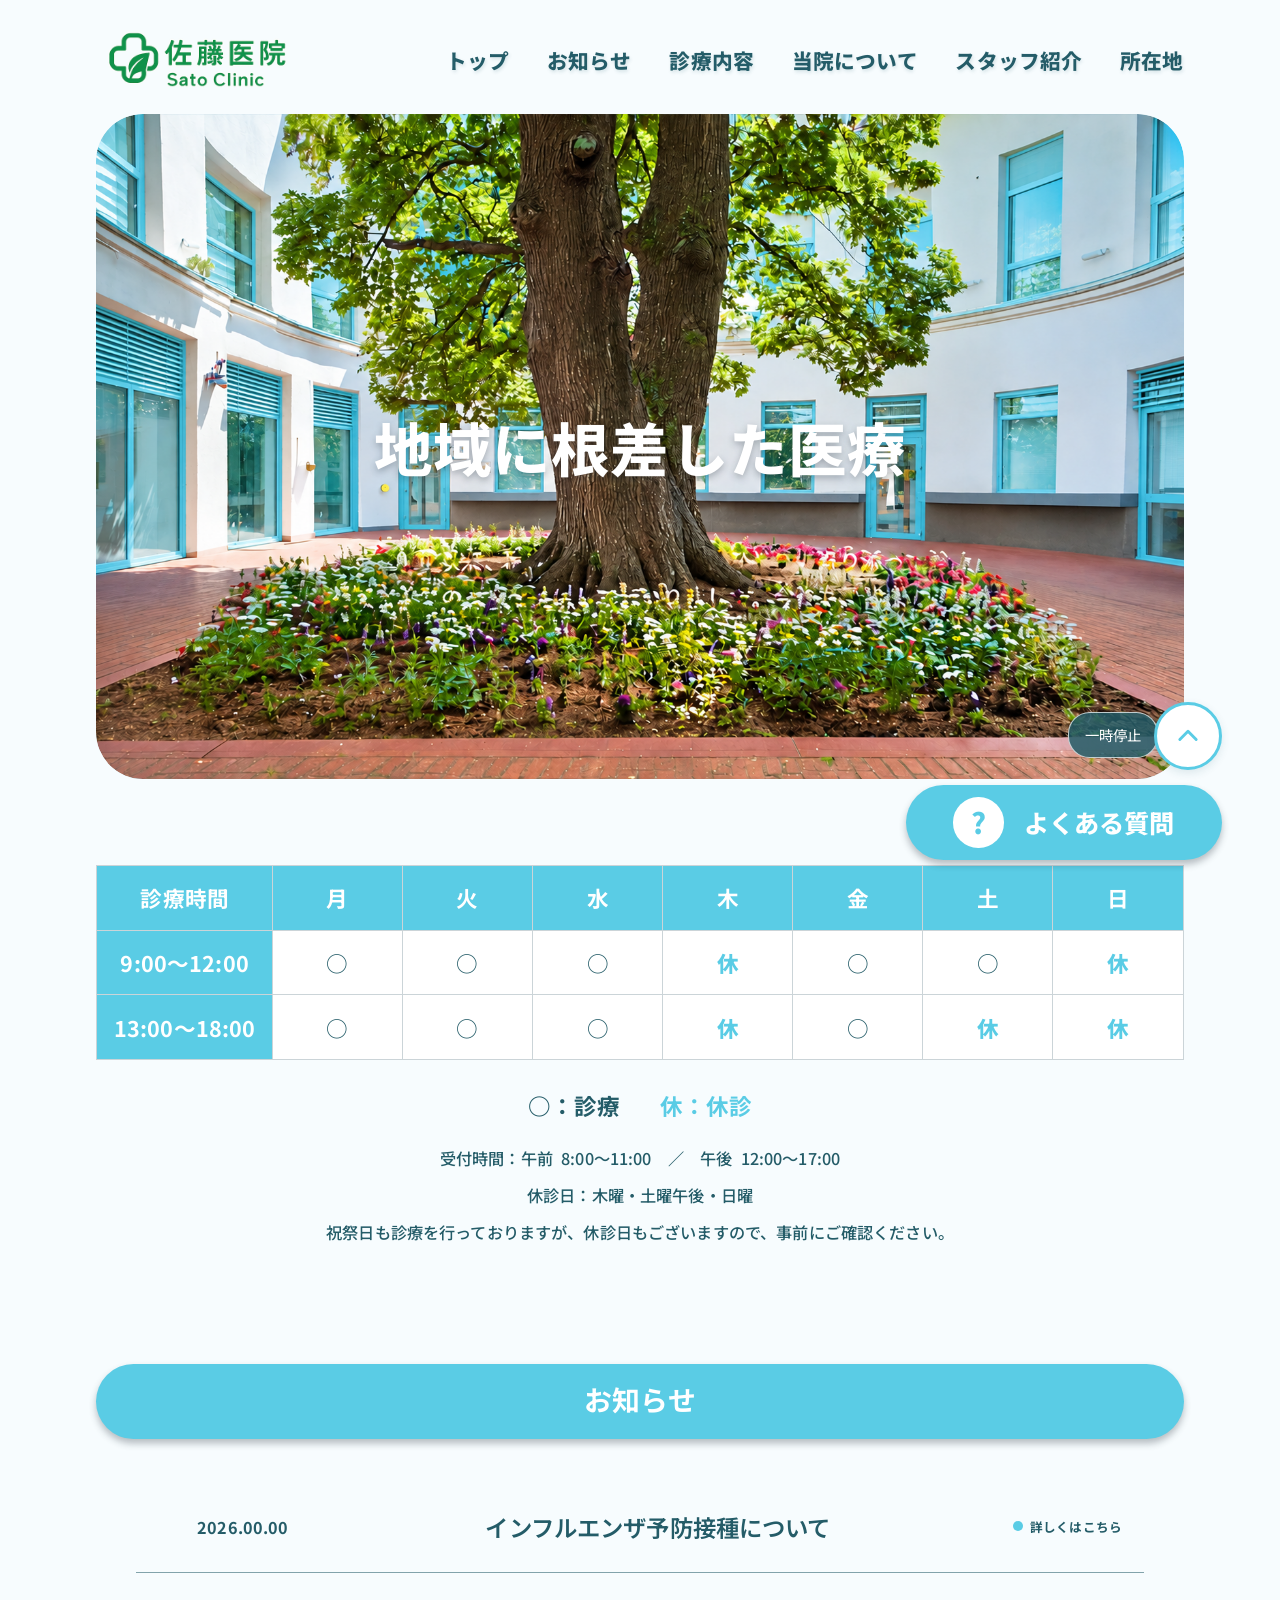
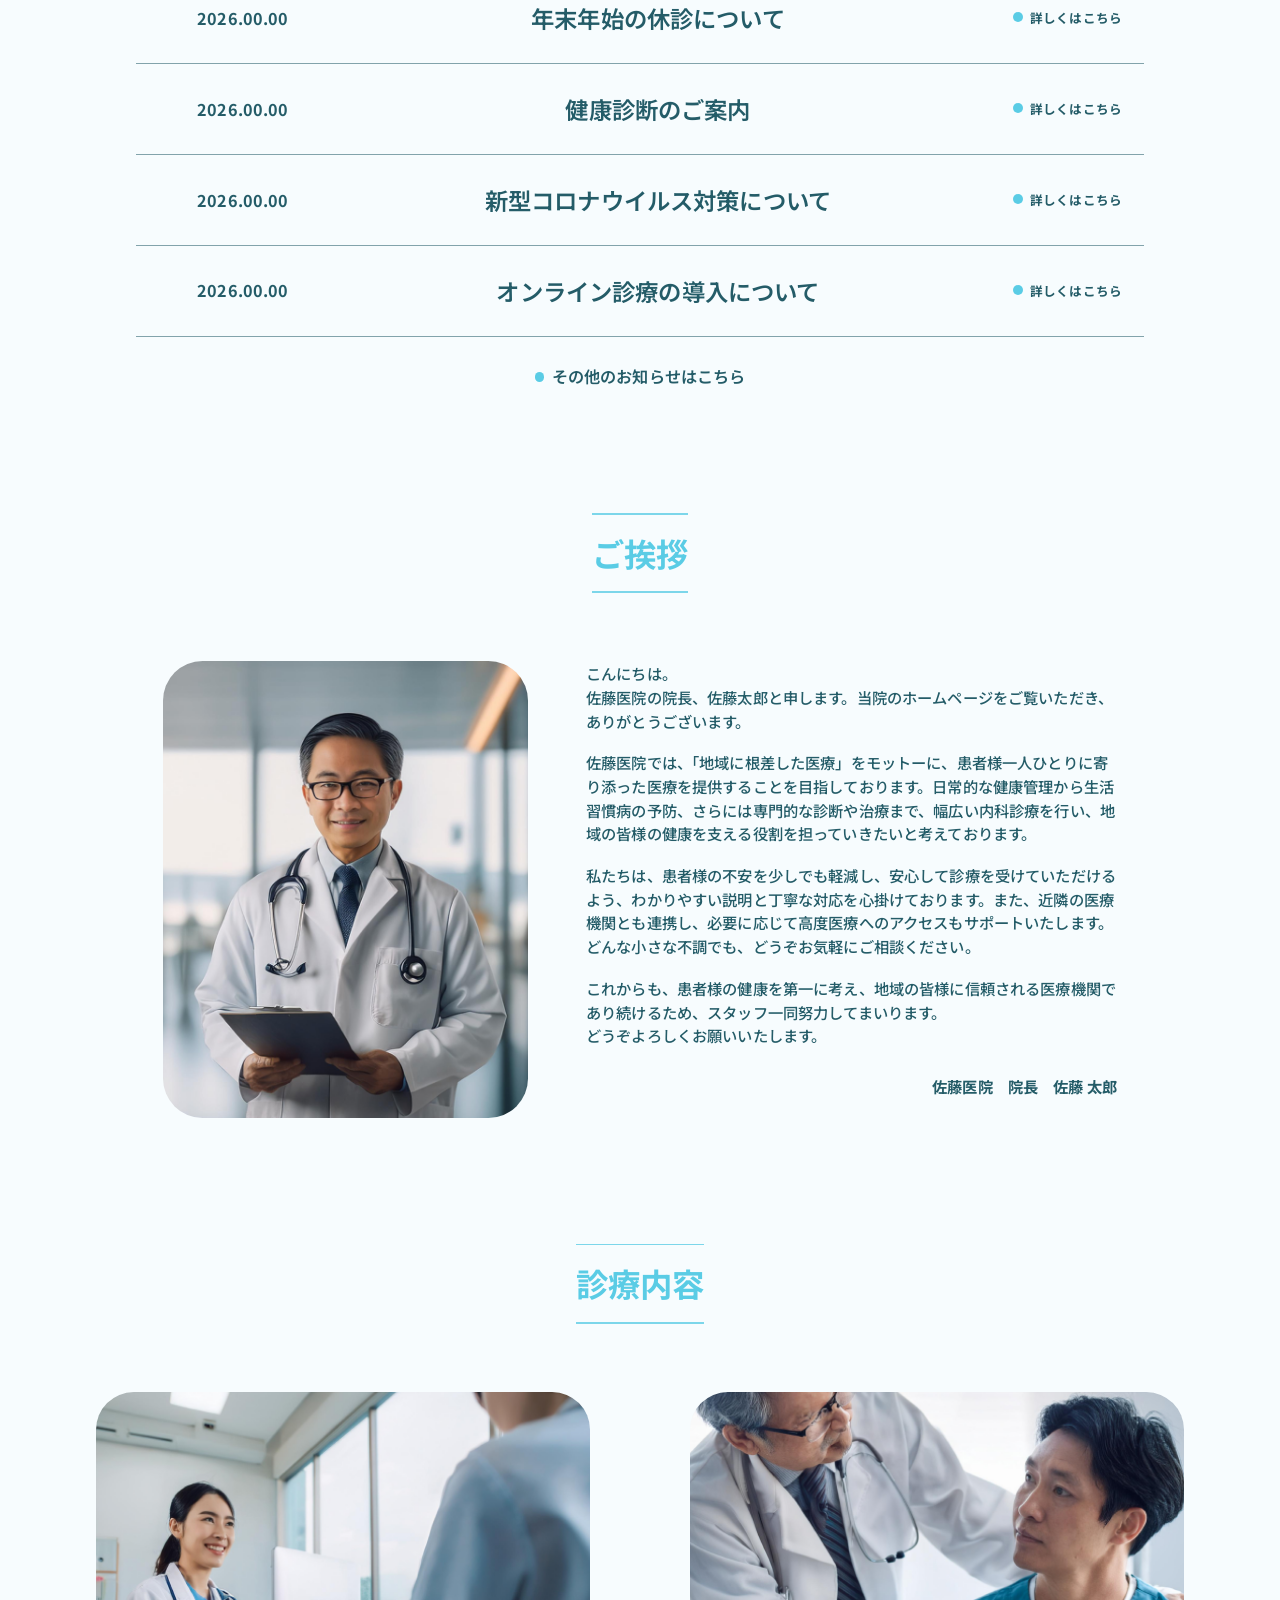
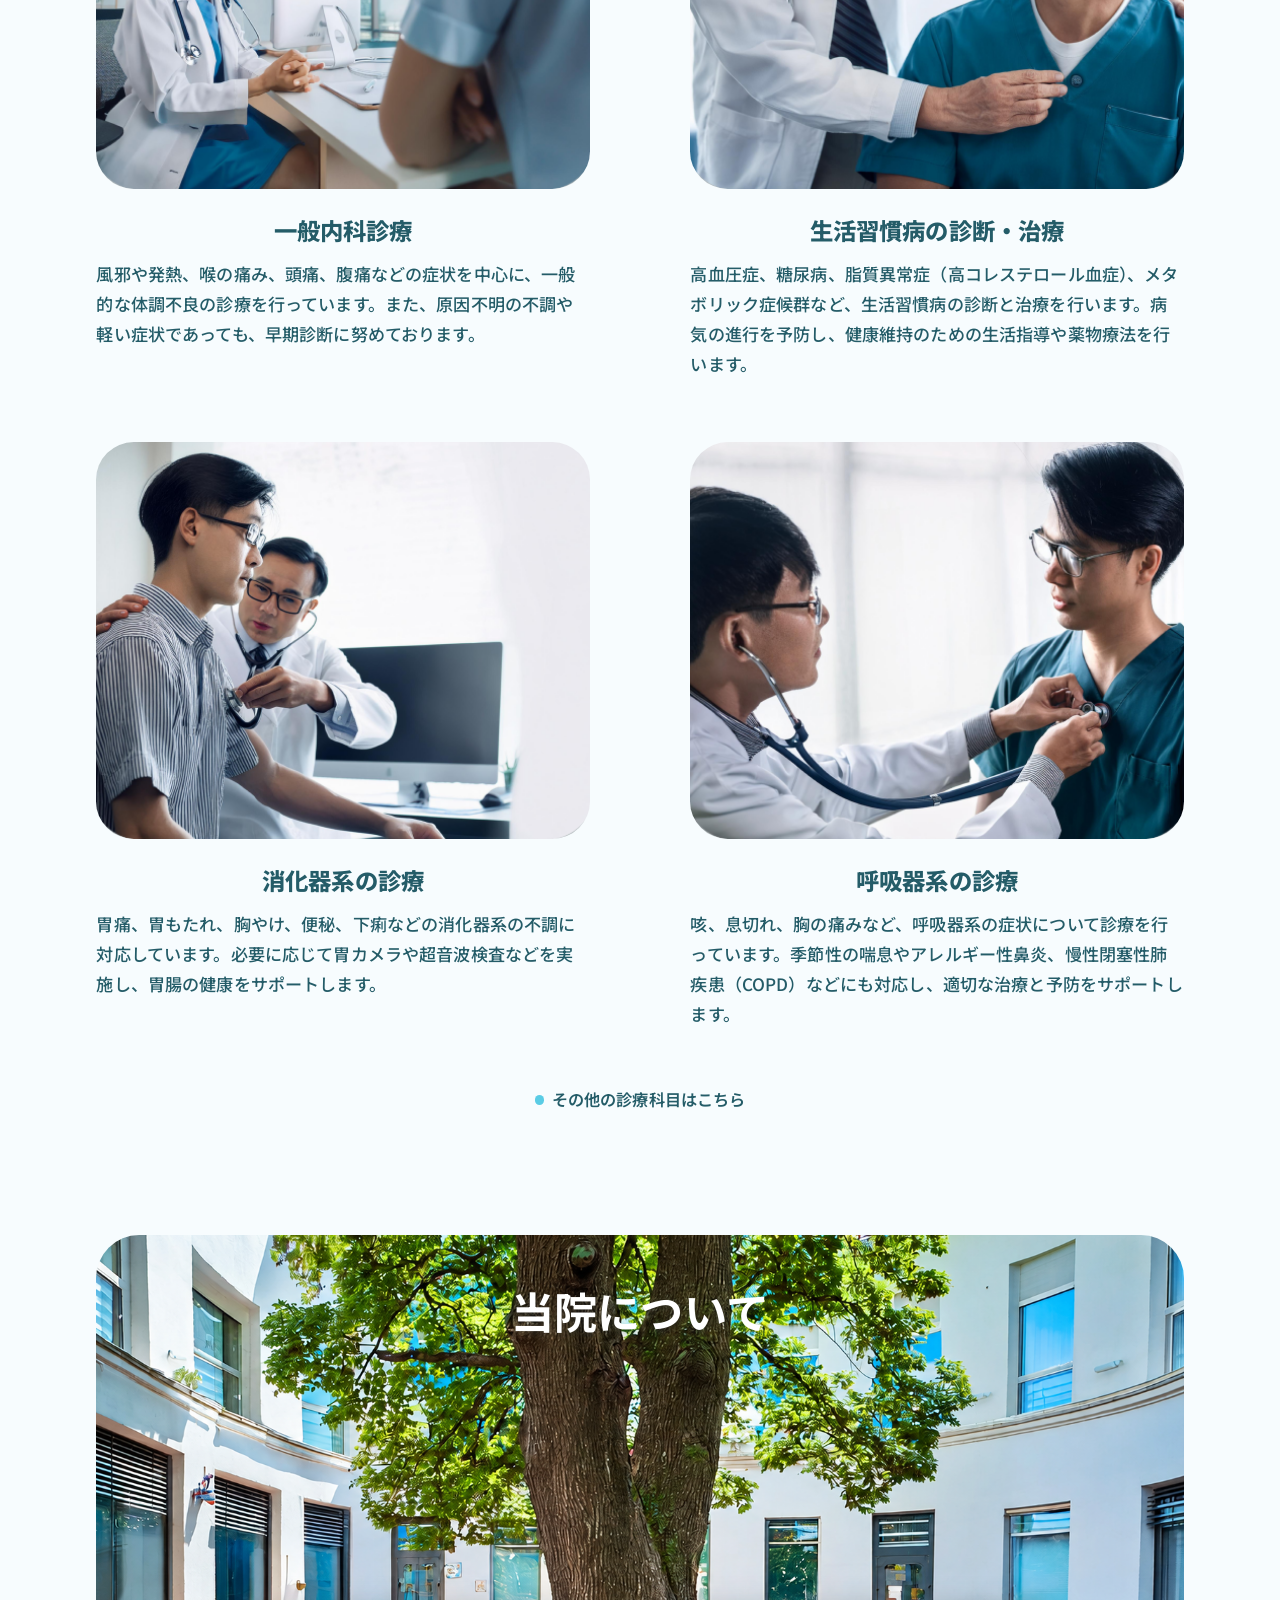
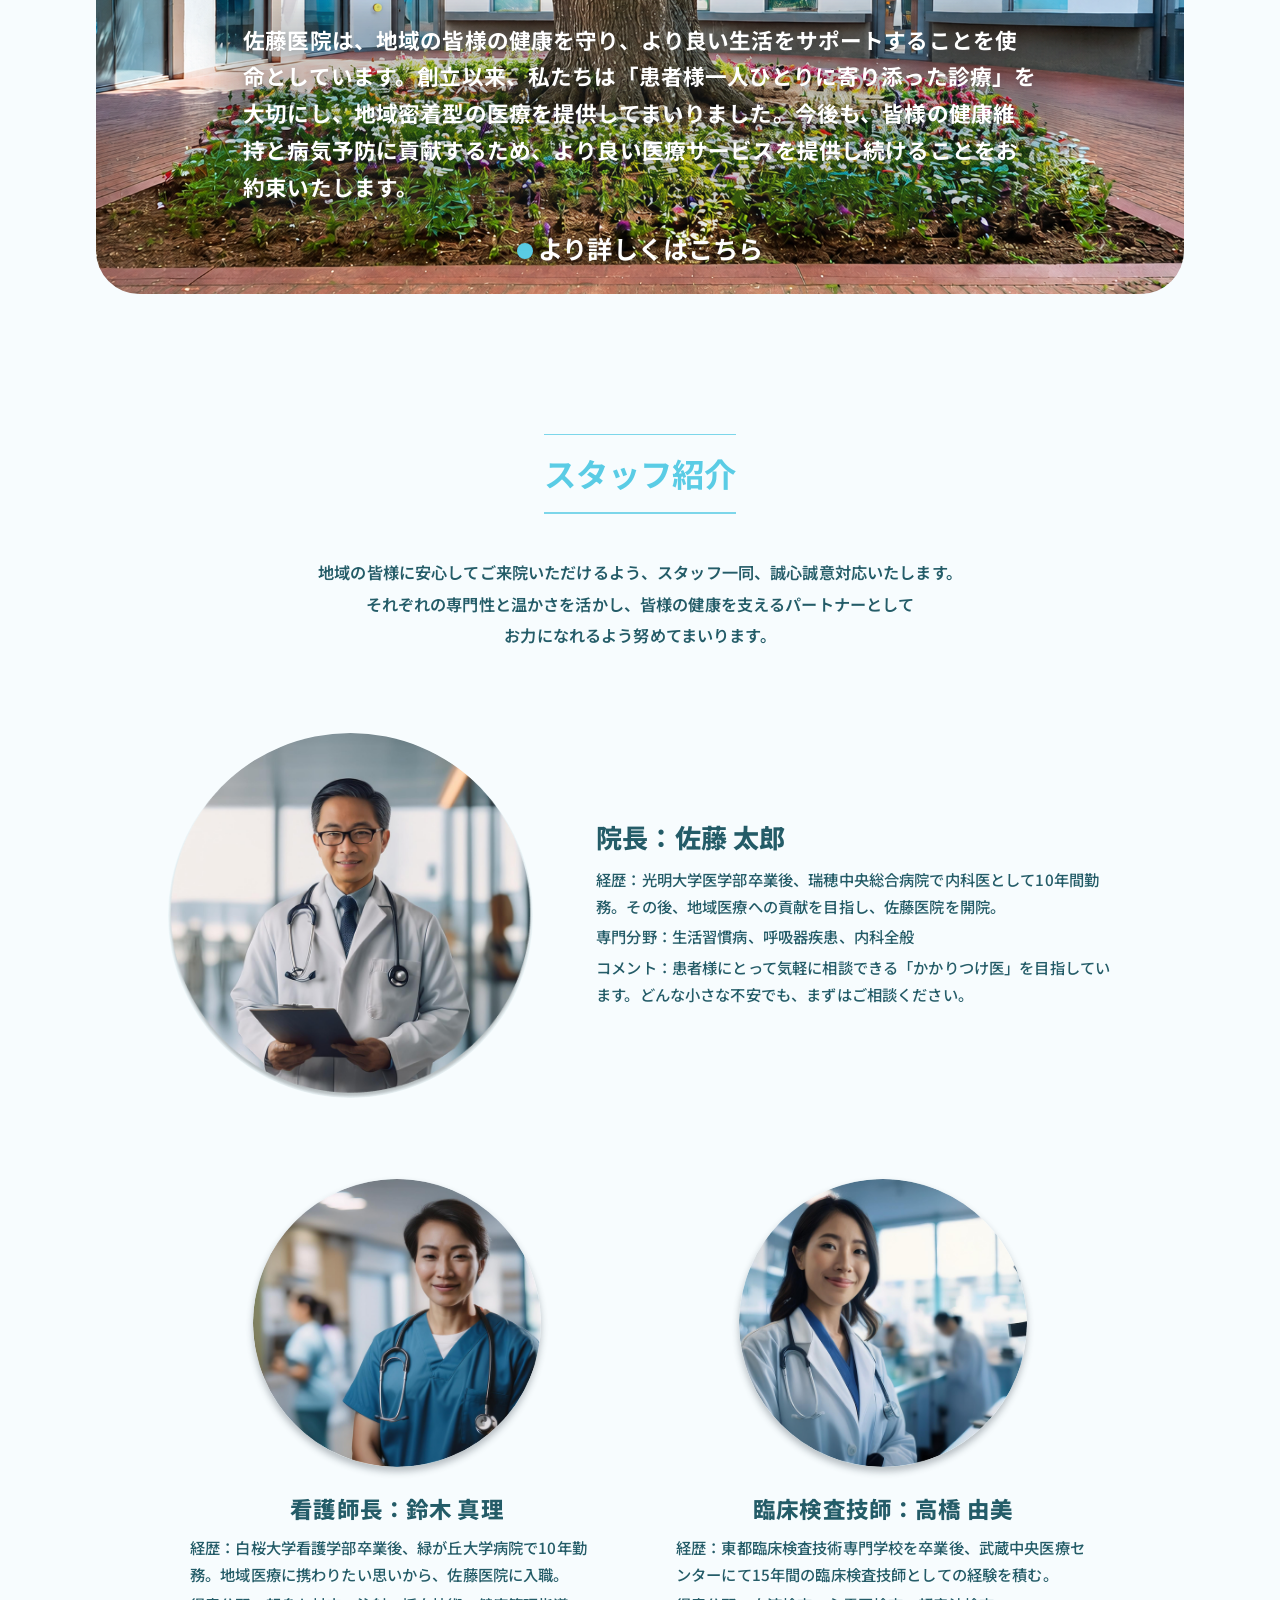
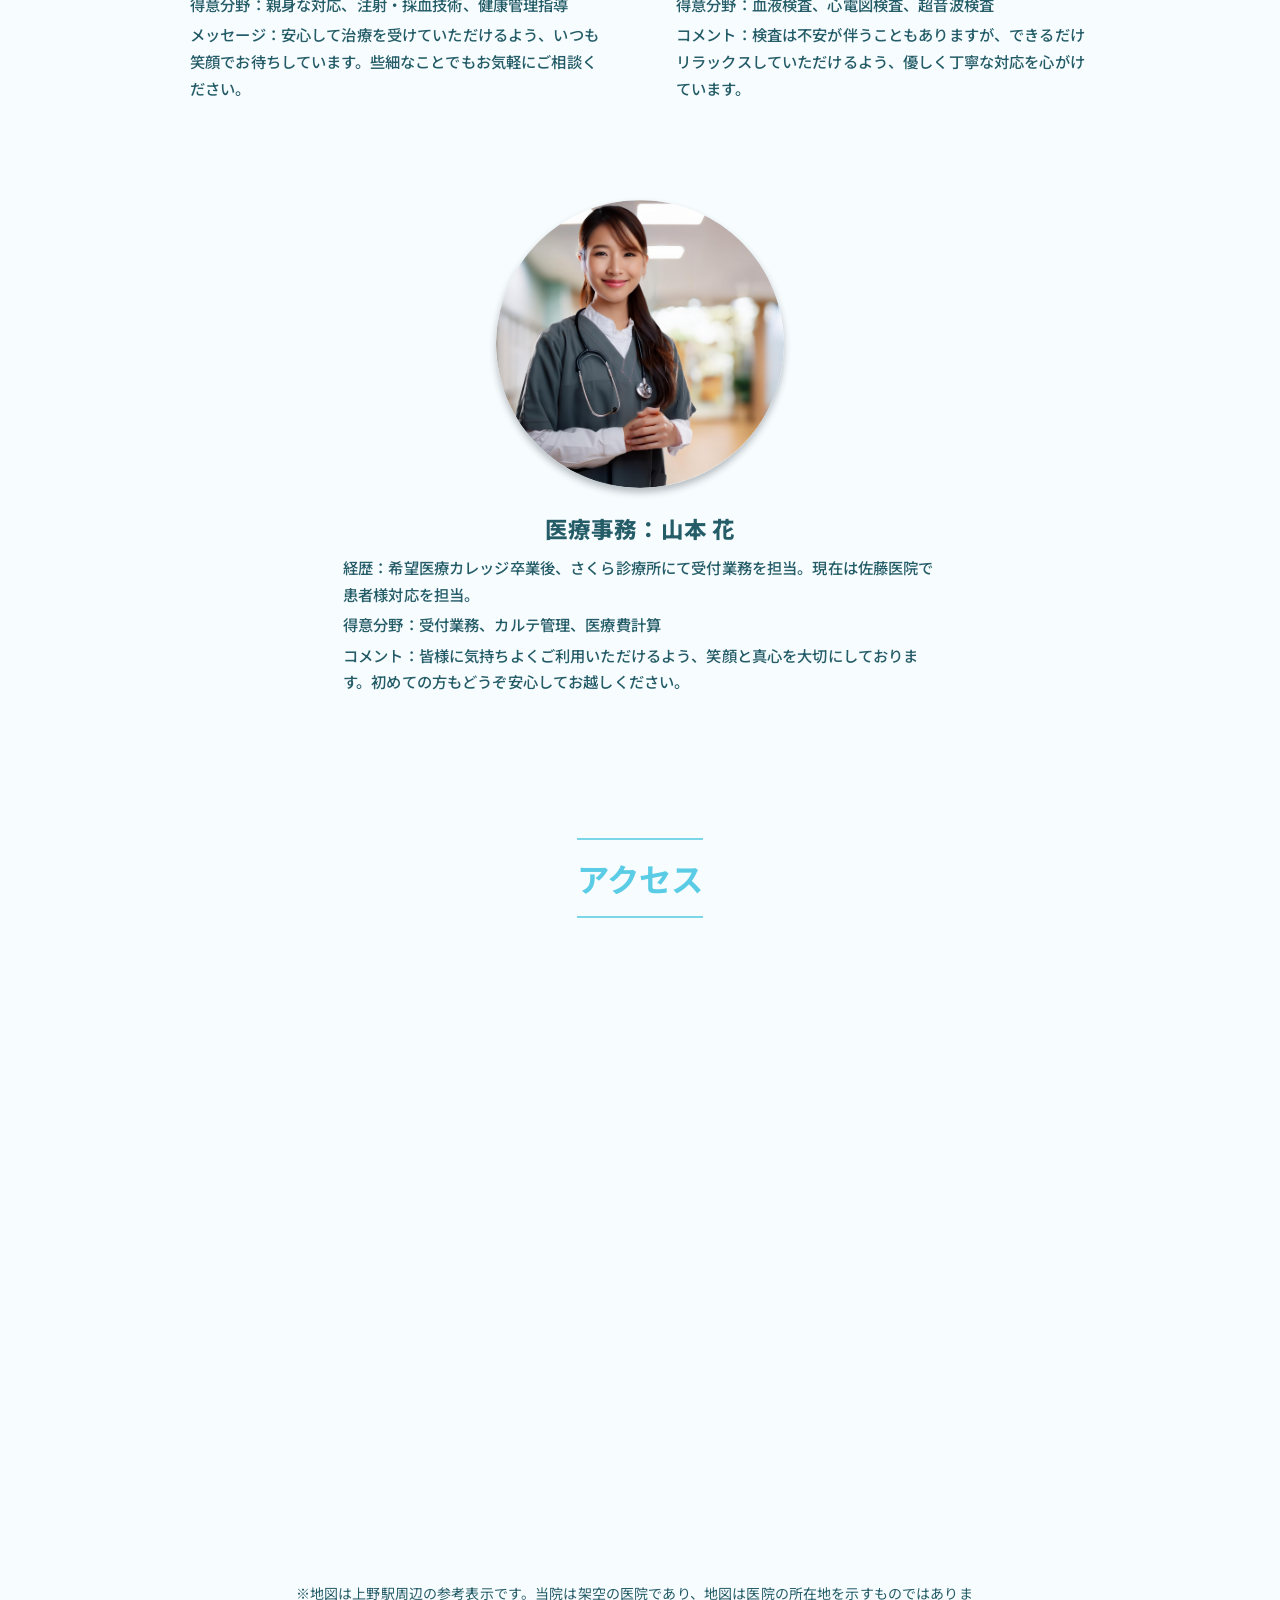
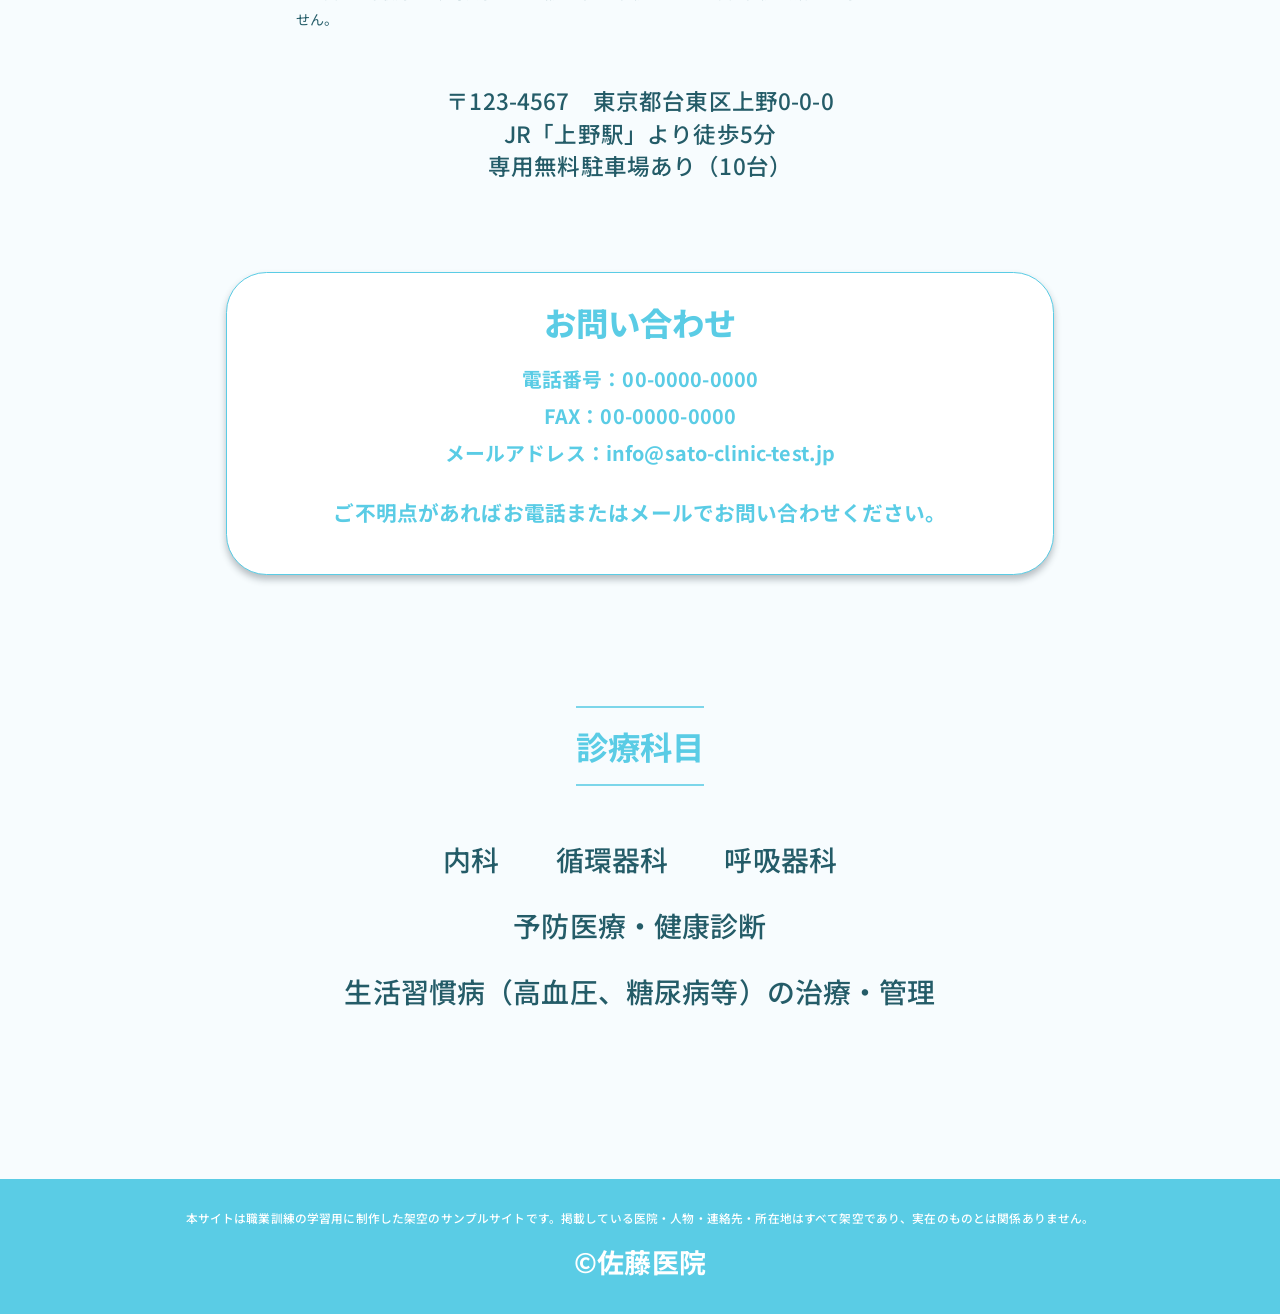
==== commit 7f62da56: "TOPに戻るボタンを配置" ====
--- a/index.html
+++ b/index.html
@@ -11,7 +11,7 @@
   <link rel="stylesheet" href="./css/style.css">
   <link rel="stylesheet" href="./css/responsive.css">
 </head>
-<body>
+<body id="page-top">
   <header class="site-header" id="top">
     <div class="header-inner">
       <a class="brand" href="./index.html" aria-label="佐藤医院 トップへ">
@@ -229,6 +229,10 @@
     </section>
   </main>
 
+  <a class="page-top-float" href="#page-top" aria-label="ページの先頭へ戻る" title="ページの先頭へ戻る">
+    <svg viewBox="0 0 24 24" width="28" height="28" fill="none" stroke="currentColor" stroke-width="2.5" stroke-linecap="round" stroke-linejoin="round" aria-hidden="true" focusable="false"><path d="m5 15 7-7 7 7"></path></svg>
+  </a>
+
   <a class="faq-float" href="./faq.html" aria-label="よくある質問">
     <span class="faq-float-icon" aria-hidden="true">?</span>
     <span>よくある質問</span>
--- a/css/style.css
+++ b/css/style.css
@@ -913,6 +913,41 @@
   color: var(--text);
   font-size: 16.2px;
   font-weight: 600;
+}
+
+.page-top-float {
+  position: fixed;
+  right: 57.6px;
+  bottom: calc(130px + env(safe-area-inset-bottom, 0px));
+  z-index: 10;
+  display: grid;
+  place-items: center;
+  width: 68px;
+  height: 68px;
+  border: 3px solid var(--accent);
+  border-radius: 50%;
+  background: #fff;
+  color: var(--accent);
+  box-shadow: 0 3px 8px rgba(36, 92, 104, .12);
+  transition: background-color .2s, color .2s;
+}
+
+.page-top-float:hover {
+  background: var(--accent);
+  color: #fff;
+}
+
+.page-top-float:focus-visible {
+  outline: 3px solid var(--text);
+  outline-offset: 4px;
+}
+
+.menu-open .page-top-float {
+  display: none;
+}
+
+@media (prefers-reduced-motion: reduce) {
+  .page-top-float { transition: none; }
 }
 
 .faq-float {
--- a/css/responsive.css
+++ b/css/responsive.css
@@ -156,6 +156,7 @@
   .site-footer { padding: 28px 20px 100px; }
   .disclaimer { font-size: 12px; }
   .copyright { font-size: 20px; }
+  .page-top-float { right: 16px; bottom: calc(82px + env(safe-area-inset-bottom, 0px)); width: 56px; height: 56px; }
   .faq-float { right: 16px; bottom: max(16px, env(safe-area-inset-bottom)); min-width: 0; gap: 10px; padding: 10px 16px; font-size: 16px; border-radius: 32px; }
   .faq-float-icon { flex-basis: 30px; width: 30px; height: 30px; font-size: 22px; }
   .sub-hero img, .about-hero, .page-services .sub-hero { border-radius: 24px; }
@@ -255,6 +256,7 @@
   .policy-table td:last-child { grid-column: 2; }
   .contact-list { padding: 20px 16px; }
   .contact-list p { grid-template-columns: 80px 10px minmax(0, 1fr); gap: 0; }
+  .page-top-float { right: 12px; bottom: calc(72px + env(safe-area-inset-bottom, 0px)); width: 52px; height: 52px; }
   .faq-float { right: 12px; bottom: max(12px, env(safe-area-inset-bottom)); padding: 8px 12px; font-size: 14px; gap: 8px; }
   .faq-float-icon { flex-basis: 28px; width: 28px; height: 28px; font-size: 20px; }
   .image-reveal.image-reveal-pending { transform: translateY(16px); }
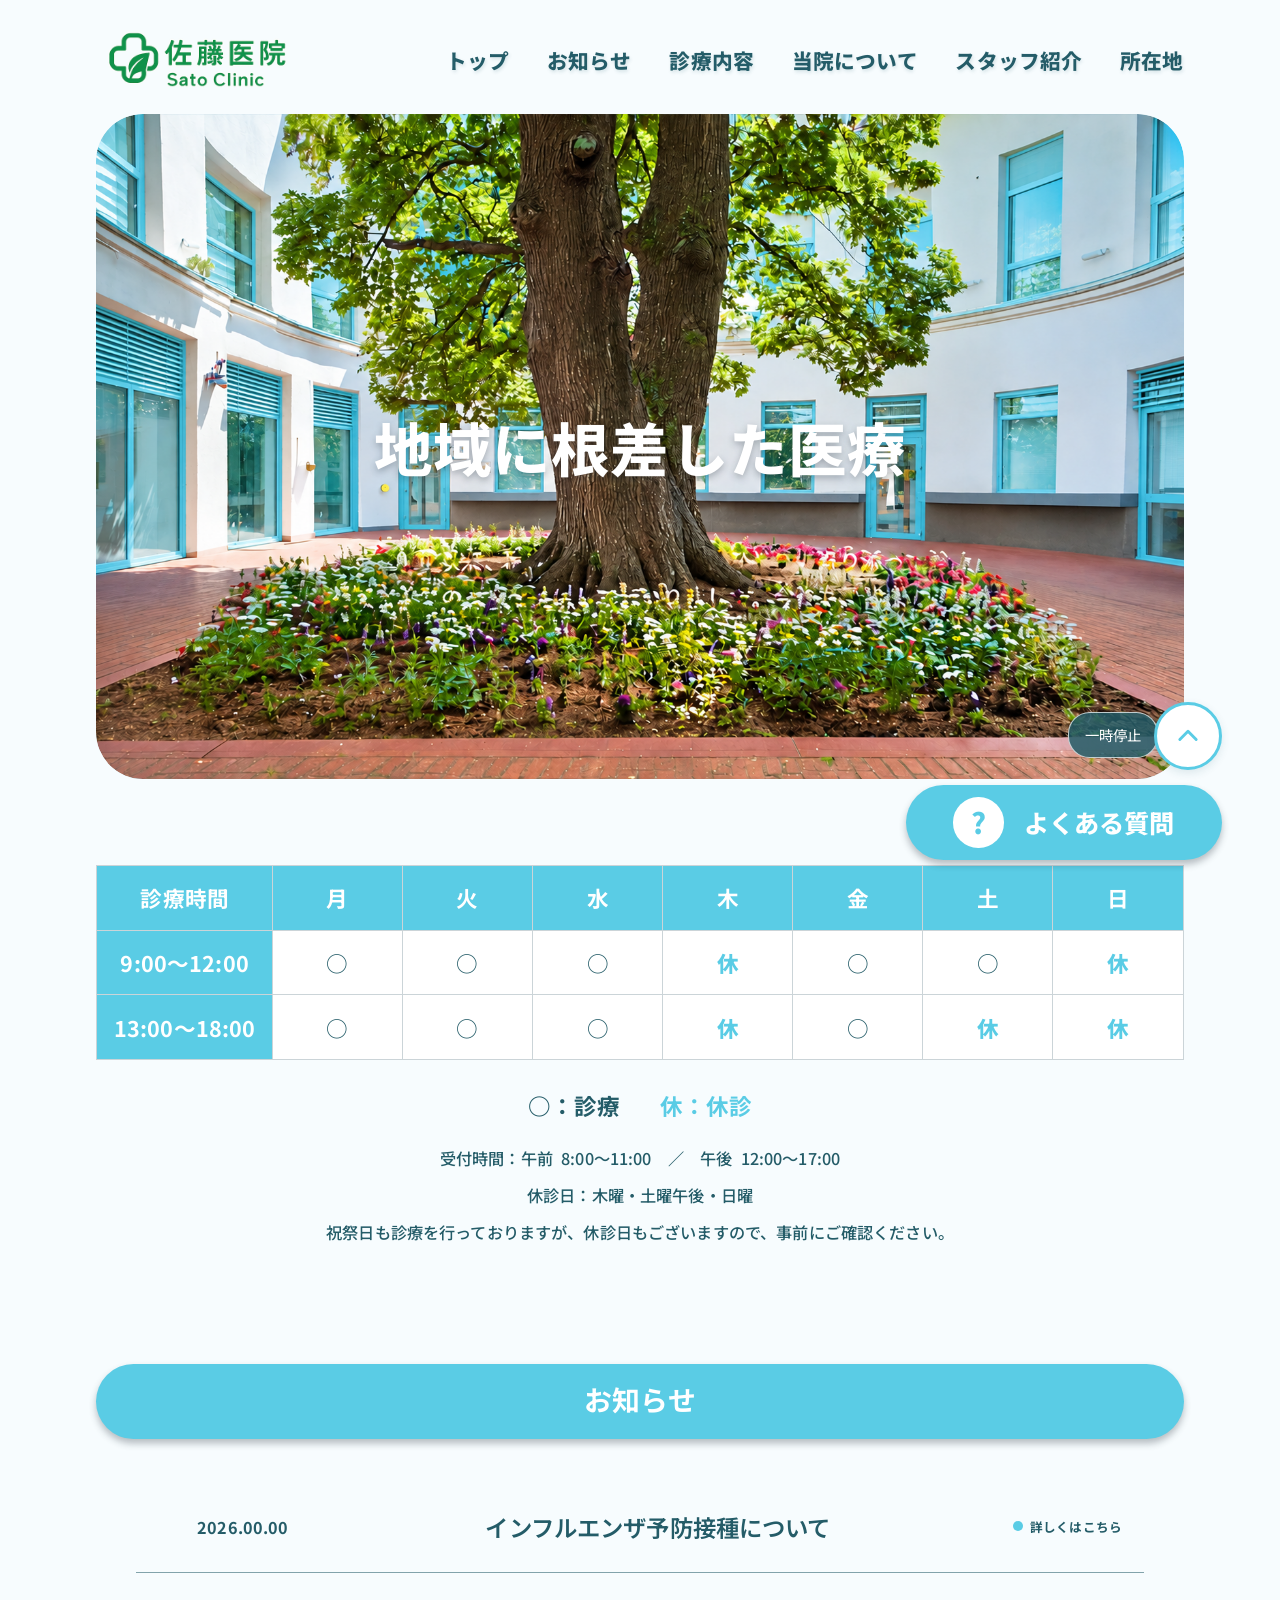
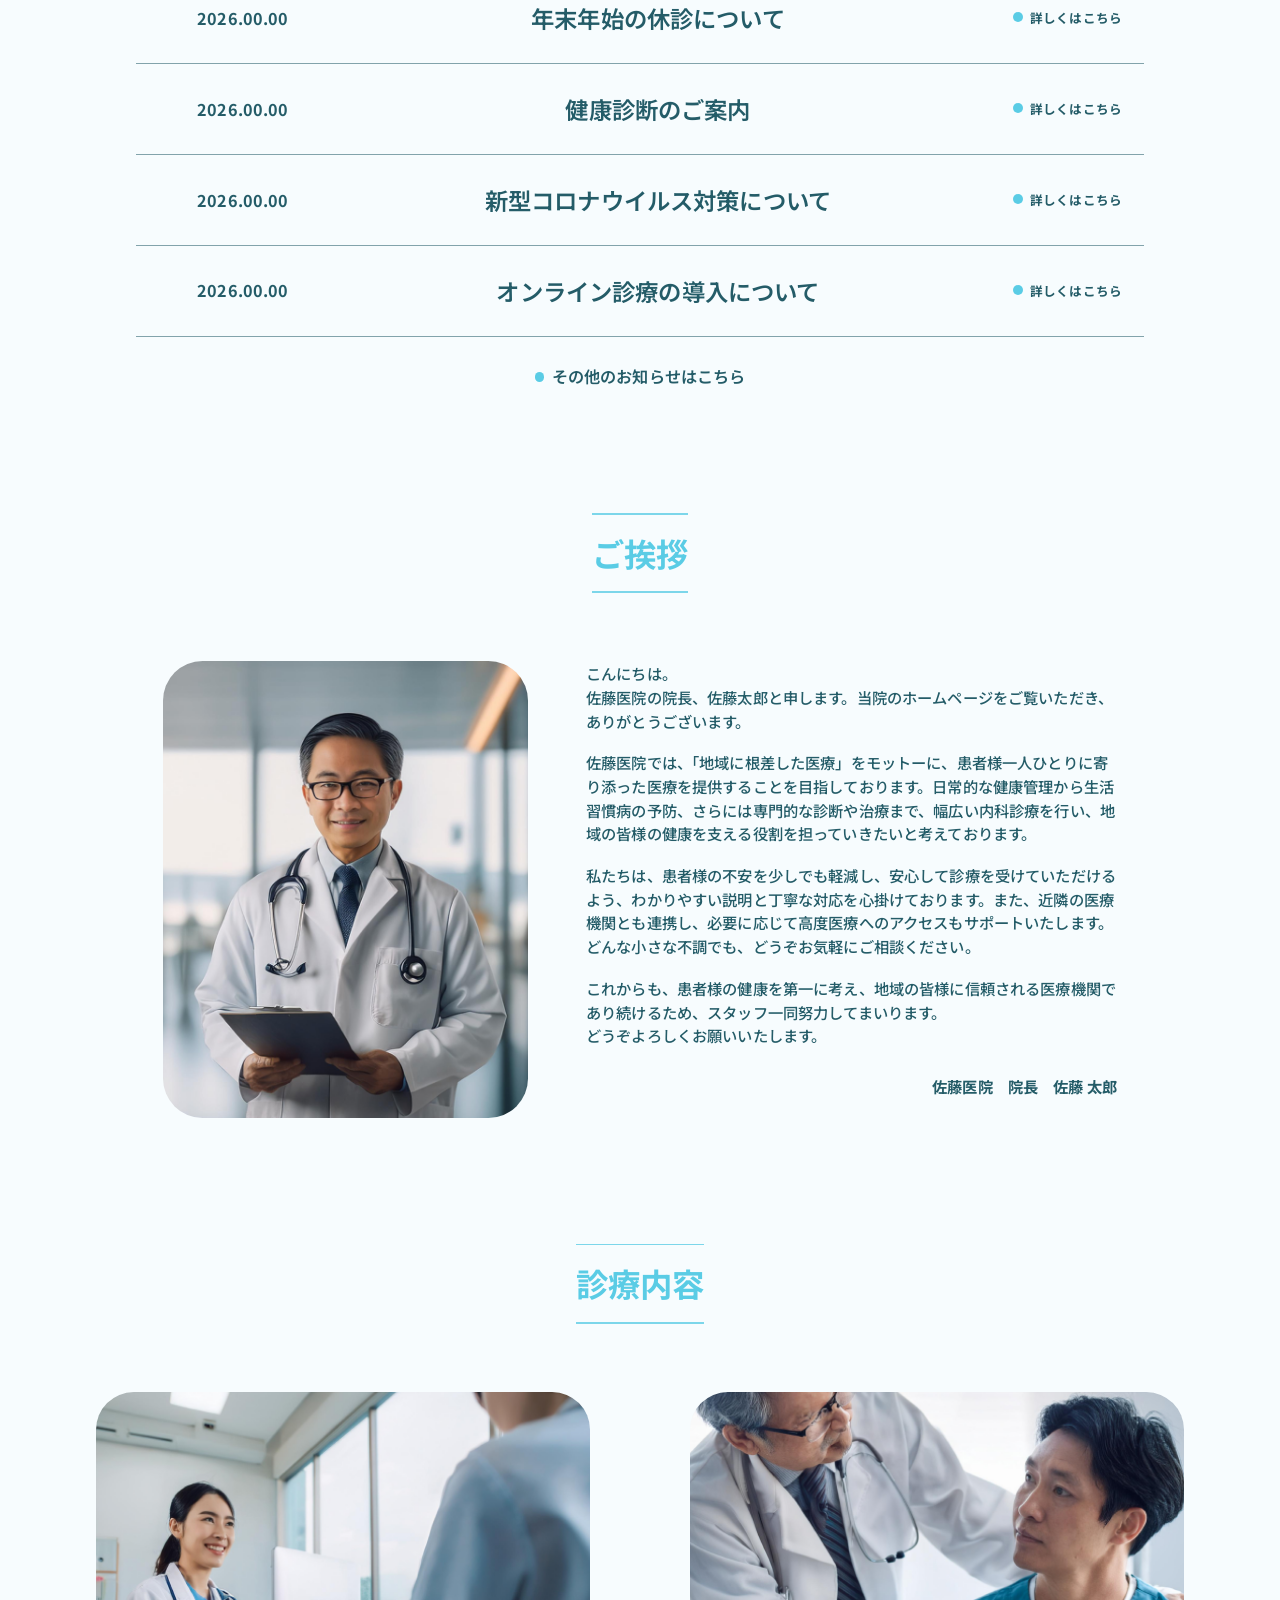
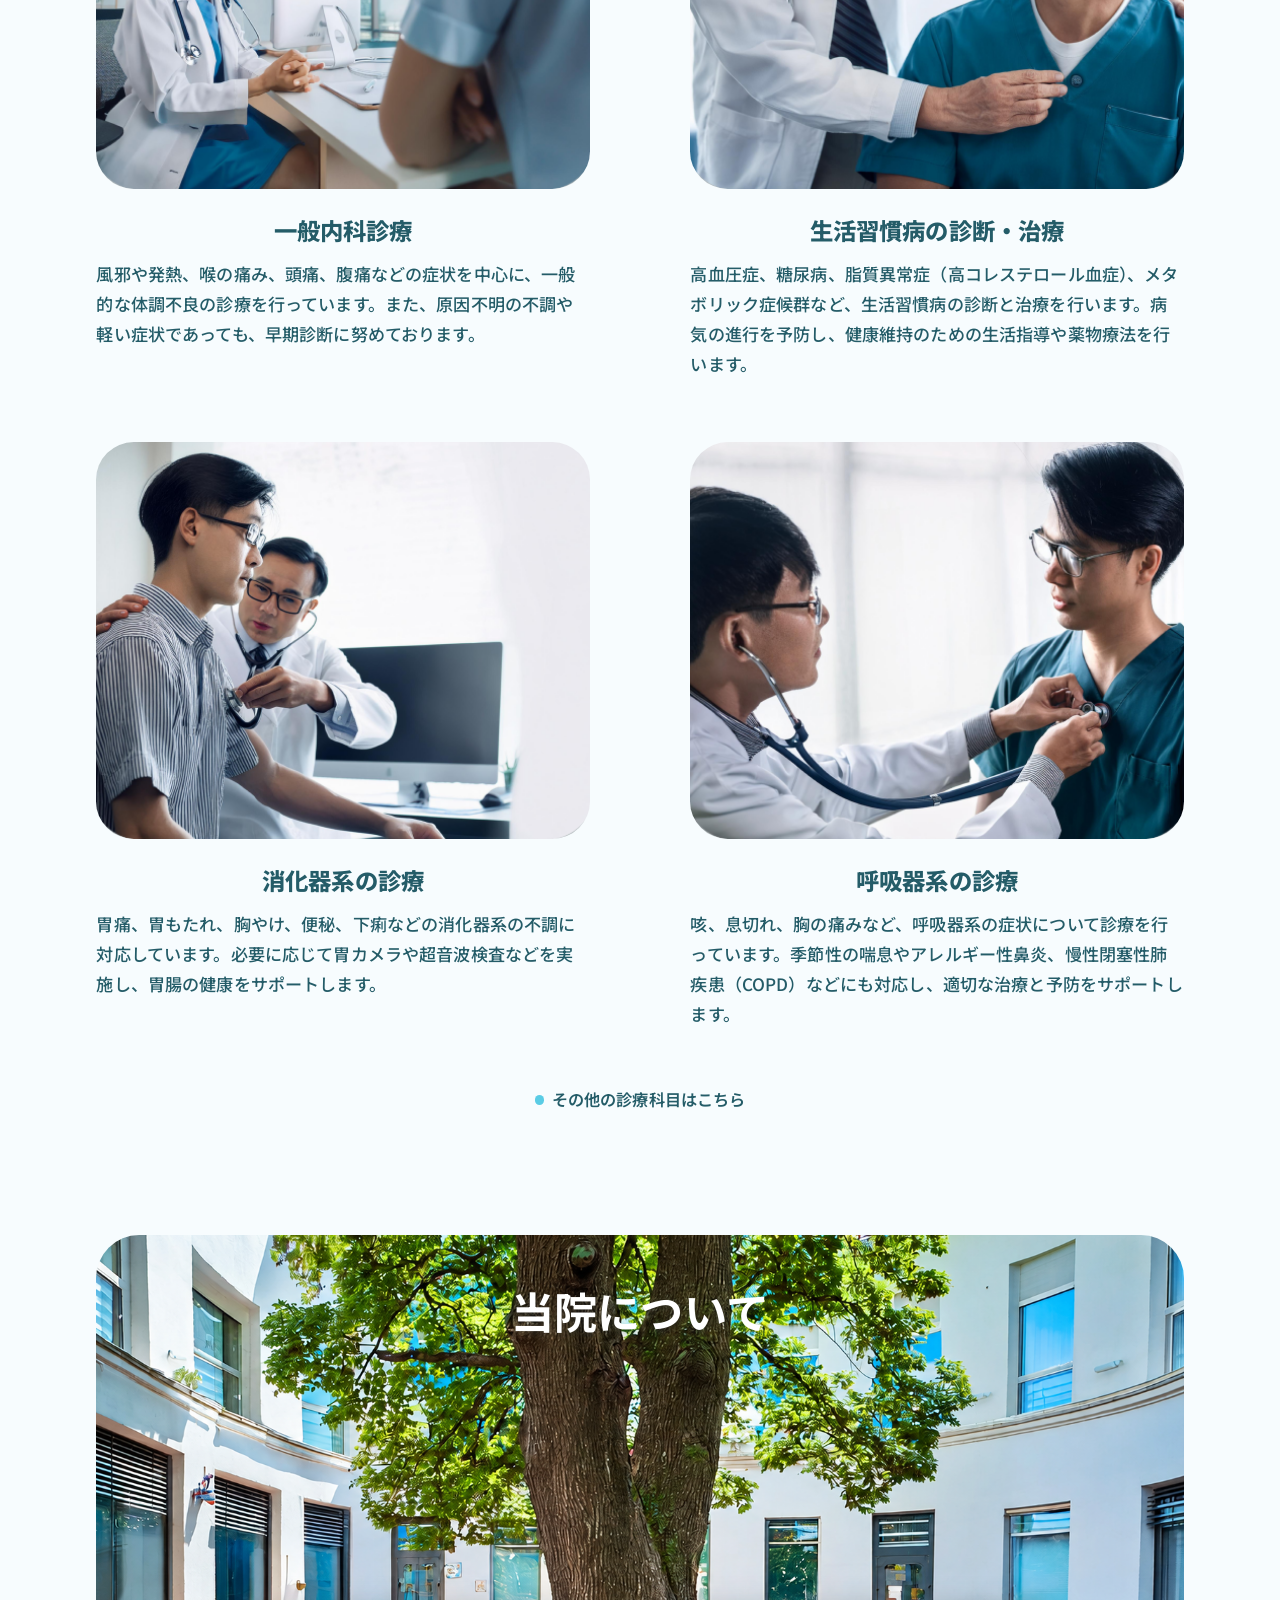
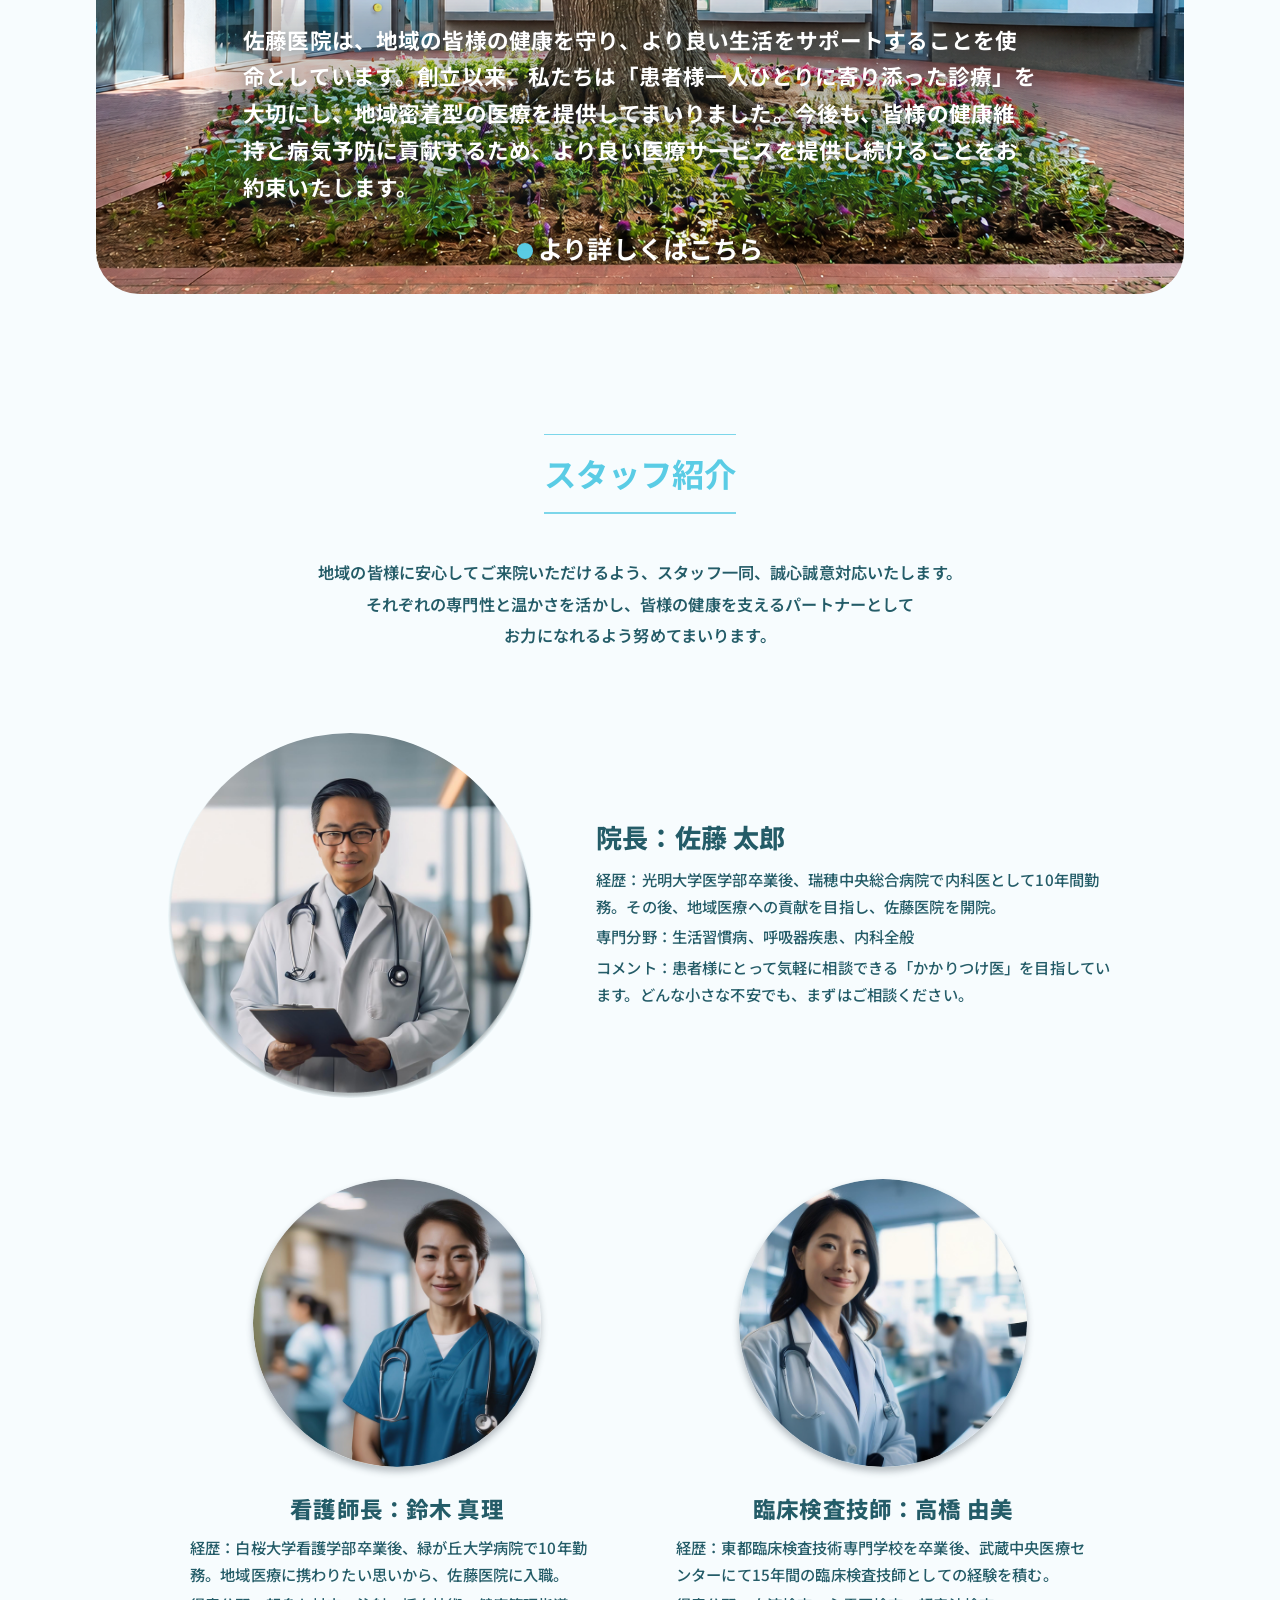
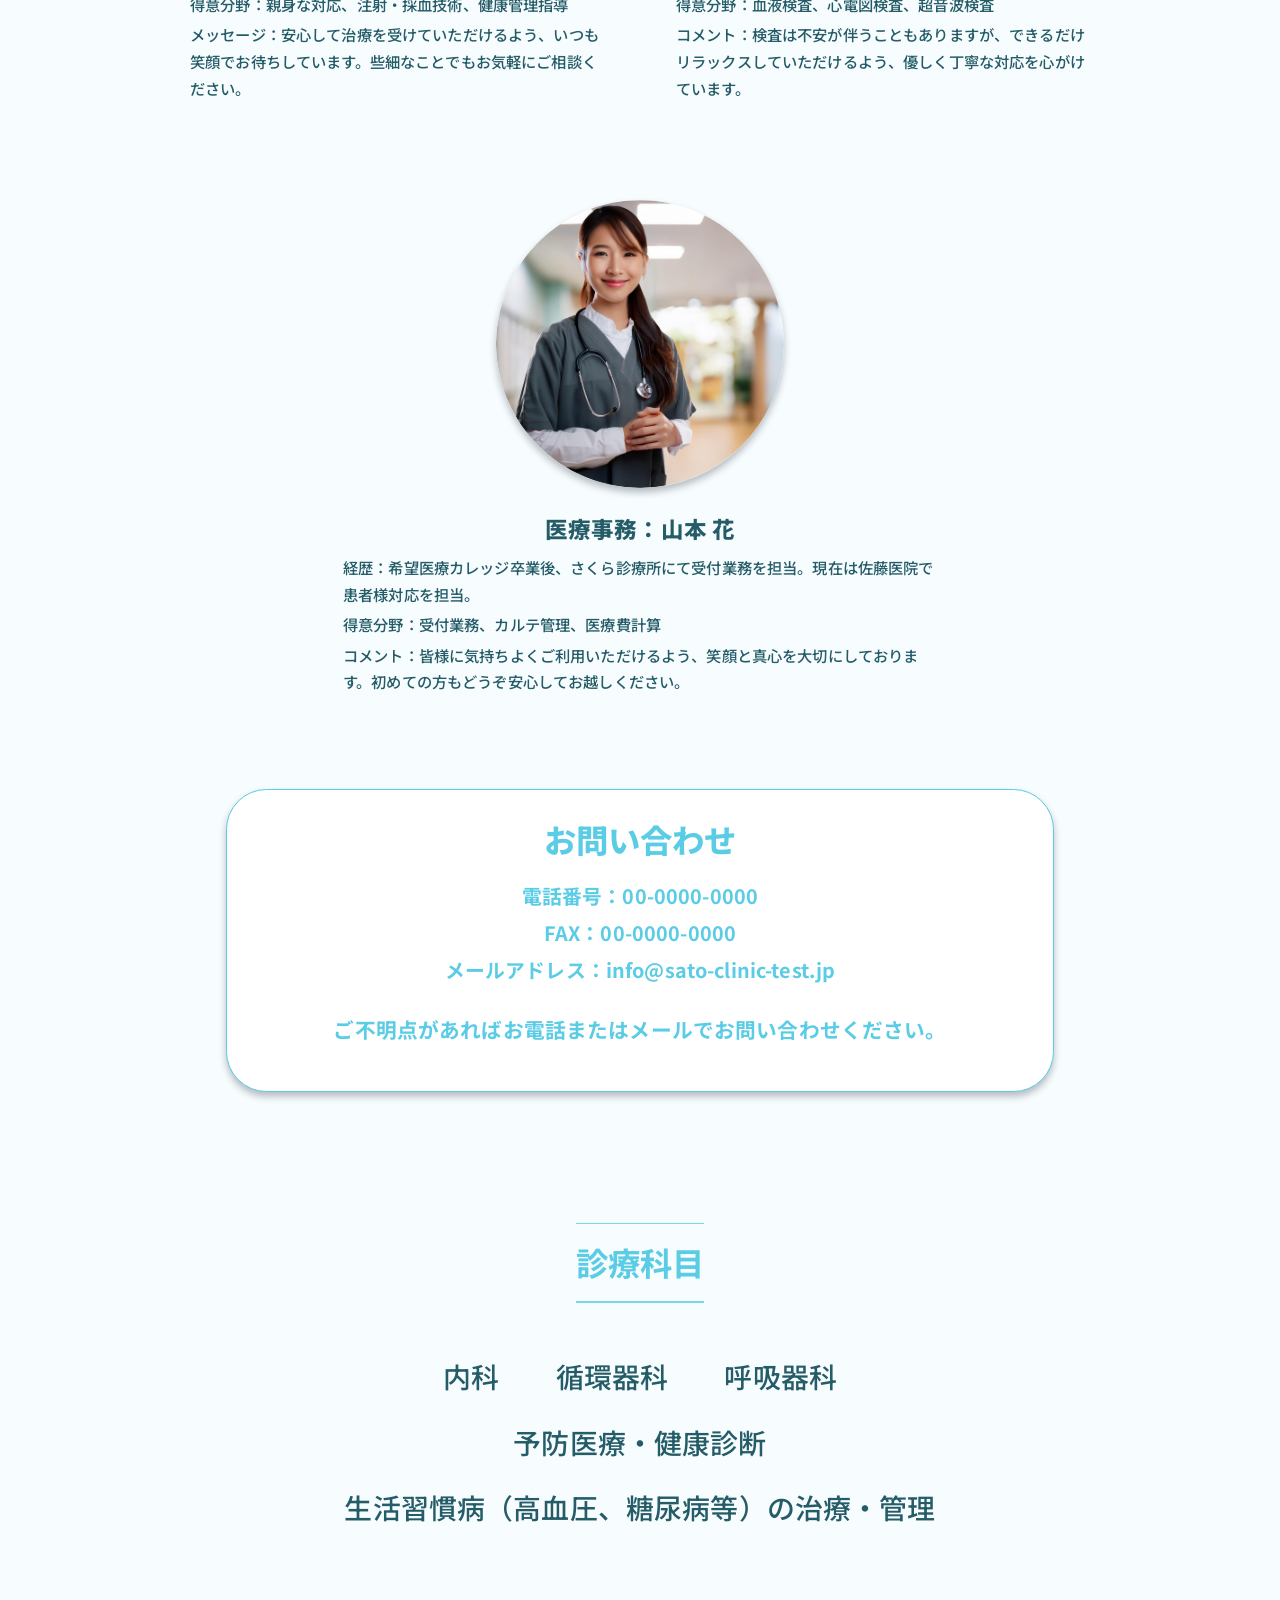
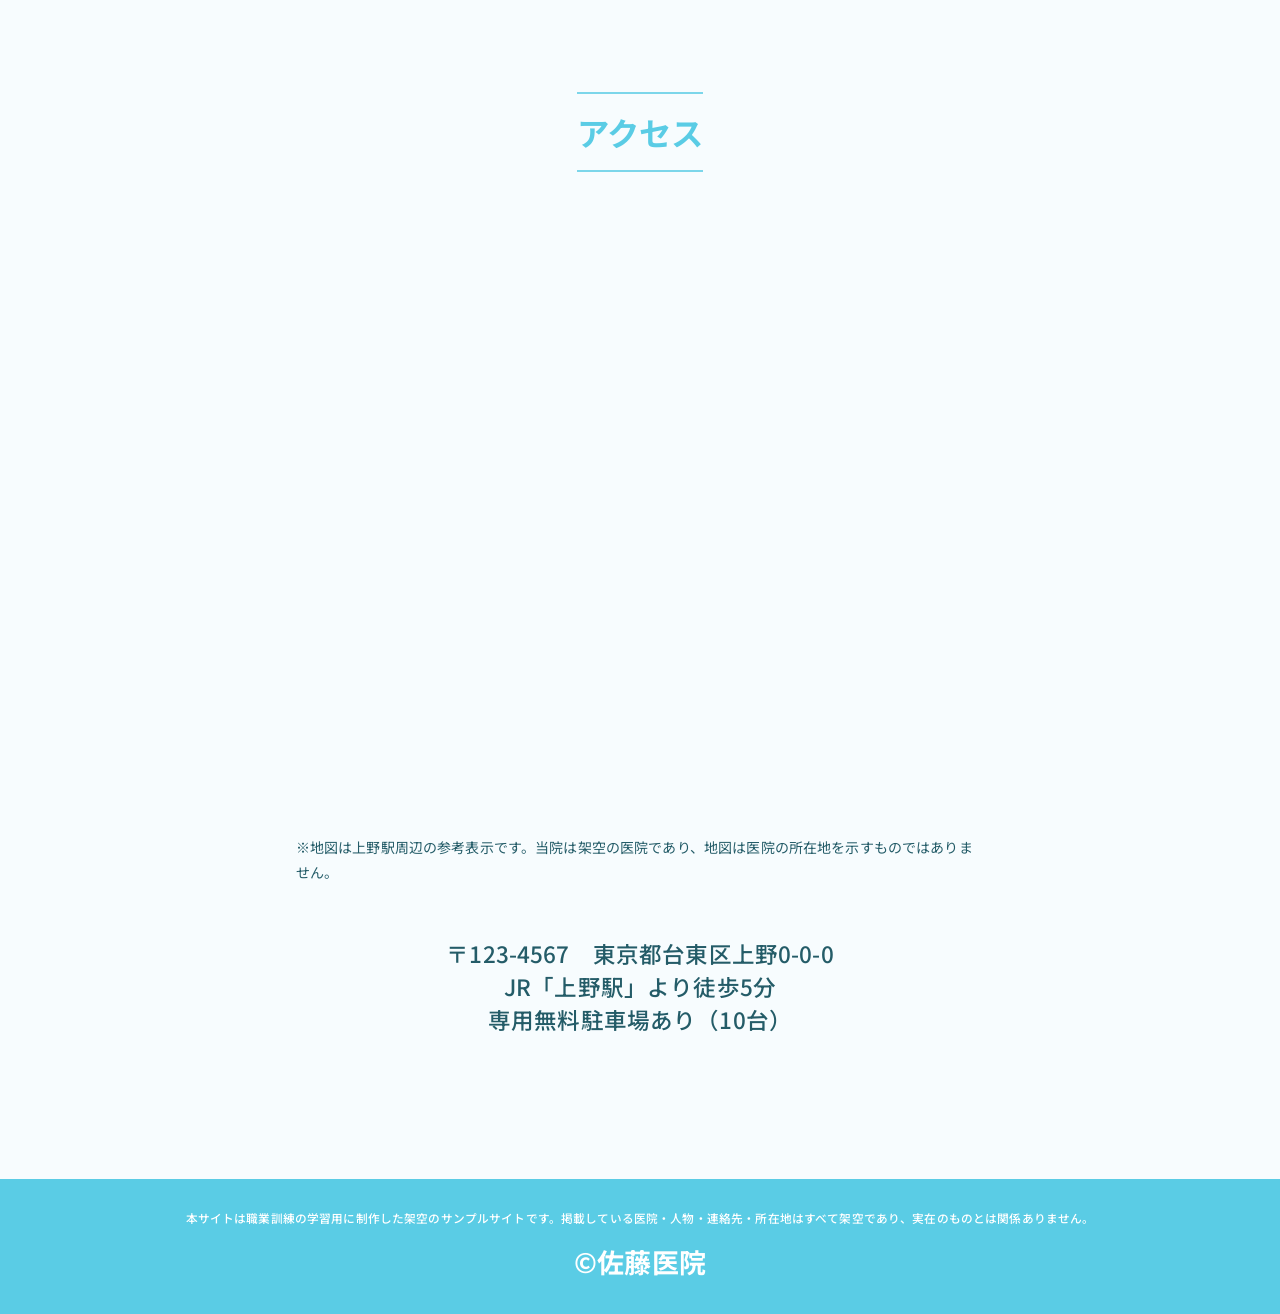
==== commit aceb3cc1: "アクセスの位置を変更" ====
--- a/index.html
+++ b/index.html
@@ -202,15 +202,6 @@
       </article>
     </section>
 
-    <section class="access section-shell" id="access" aria-labelledby="access-title">
-      <h2 id="access-title" class="section-title">アクセス</h2>
-      <div class="map-reference map-reference--home">
-        <iframe class="map-embed" src="https://maps.google.com/maps?hl=ja&amp;ll=35.7138,139.7773&amp;z=15&amp;t=m&amp;output=embed" title="上野駅周辺の参考地図（医院の所在地を示すものではありません）" width="688" height="579" loading="lazy" referrerpolicy="strict-origin-when-cross-origin" allowfullscreen aria-describedby="access-map-note"></iframe>
-        <p class="map-note" id="access-map-note">※地図は上野駅周辺の参考表示です。当院は架空の医院であり、地図は医院の所在地を示すものではありません。</p>
-      </div>
-      <p class="address">〒123-4567　東京都台東区上野0-0-0<br>JR「上野駅」より徒歩5分<br>専用無料駐車場あり（10台）</p>
-    </section>
-
     <section class="contact section-shell" id="contact" aria-labelledby="contact-title">
       <div class="contact-box">
         <h2 id="contact-title">お問い合わせ</h2>
@@ -226,6 +217,15 @@
       <p>内科　　循環器科　　呼吸器科</p>
       <p>予防医療・健康診断</p>
       <p>生活習慣病（高血圧、糖尿病等）の治療・管理</p>
+    </section>
+
+    <section class="access section-shell" id="access" aria-labelledby="access-title">
+      <h2 id="access-title" class="section-title">アクセス</h2>
+      <div class="map-reference map-reference--home">
+        <iframe class="map-embed" src="https://maps.google.com/maps?hl=ja&amp;ll=35.7138,139.7773&amp;z=15&amp;t=m&amp;output=embed" title="上野駅周辺の参考地図（医院の所在地を示すものではありません）" width="688" height="579" loading="lazy" referrerpolicy="strict-origin-when-cross-origin" allowfullscreen aria-describedby="access-map-note"></iframe>
+        <p class="map-note" id="access-map-note">※地図は上野駅周辺の参考表示です。当院は架空の医院であり、地図は医院の所在地を示すものではありません。</p>
+      </div>
+      <p class="address">〒123-4567　東京都台東区上野0-0-0<br>JR「上野駅」より徒歩5分<br>専用無料駐車場あり（10台）</p>
     </section>
   </main>
 
--- a/css/style.css
+++ b/css/style.css
@@ -624,6 +624,7 @@
 
 .access {
   padding-top: 139.5px;
+  padding-bottom: 144px;
   text-align: center;
 }
 
@@ -698,7 +699,6 @@
 
 .subjects {
   padding-top: 130.5px;
-  padding-bottom: 144px;
   text-align: center;
 }
 
--- a/css/responsive.css
+++ b/css/responsive.css
@@ -26,6 +26,10 @@
 a:focus-visible, button:focus-visible { outline: 3px solid var(--text); outline-offset: 4px; }
 
 @media (max-width: 1116px) {
+  .location-page-main > .content-section + .content-section { margin-top: 96px; }
+  .page-location .contact-list p { grid-template-columns: 4.25em 1em minmax(0, 1fr); column-gap: .5em; }
+  .page-location .contact-list p > span { white-space: nowrap; }
+  .page-location .contact-list b { text-align: center; }
   .global-nav { gap: clamp(10px, 2vw, 28px); font-size: clamp(14px, 1.8vw, 20px); }
   .brand img { width: clamp(140px, 18vw, 205.2px); }
   .news-row { grid-template-columns: 140px minmax(0, 1fr) 130px; }
@@ -105,7 +109,7 @@
   .schedule-detail { font-size: 16px; margin-top: 20px; }
   .schedule-detail .legend { font-size: 18px; gap: 28px; }
   .news, .greeting, .services, .about, .staff, .access, .contact, .subjects { padding-top: 64px; }
-  .subjects { padding-bottom: 72px; }
+  .access { padding-bottom: 72px; }
   .pill-title { font-size: 24px; padding: 18px 24px; margin-bottom: 24px; }
   .news-list, .sub-news-list { width: 100%; }
   .news-row, .sub-news-row { grid-template-columns: 110px minmax(0, 1fr); gap: 8px 14px; padding: 18px 0; min-height: 0; }
@@ -197,7 +201,7 @@
   .location-copy { padding: 24px; font-size: 16px; }
   .center-note { font-size: 16px; }
   .contact-list { width: 100%; padding: 24px; }
-  .contact-list p { grid-template-columns: 90px 12px minmax(0, 1fr); font-size: 16px; }
+  .contact-list p { font-size: 16px; }
   .archive-main { padding: 28px 0 72px; }
   .archive-heading { margin: 0; font-size: 30px; }
   .archive-content { margin: 28px 0 0; }
@@ -255,7 +259,6 @@
   .policy-table td:nth-child(2) { width: auto; }
   .policy-table td:last-child { grid-column: 2; }
   .contact-list { padding: 20px 16px; }
-  .contact-list p { grid-template-columns: 80px 10px minmax(0, 1fr); gap: 0; }
   .page-top-float { right: 12px; bottom: calc(72px + env(safe-area-inset-bottom, 0px)); width: 52px; height: 52px; }
   .faq-float { right: 12px; bottom: max(12px, env(safe-area-inset-bottom)); padding: 8px 12px; font-size: 14px; gap: 8px; }
   .faq-float-icon { flex-basis: 28px; width: 28px; height: 28px; font-size: 20px; }
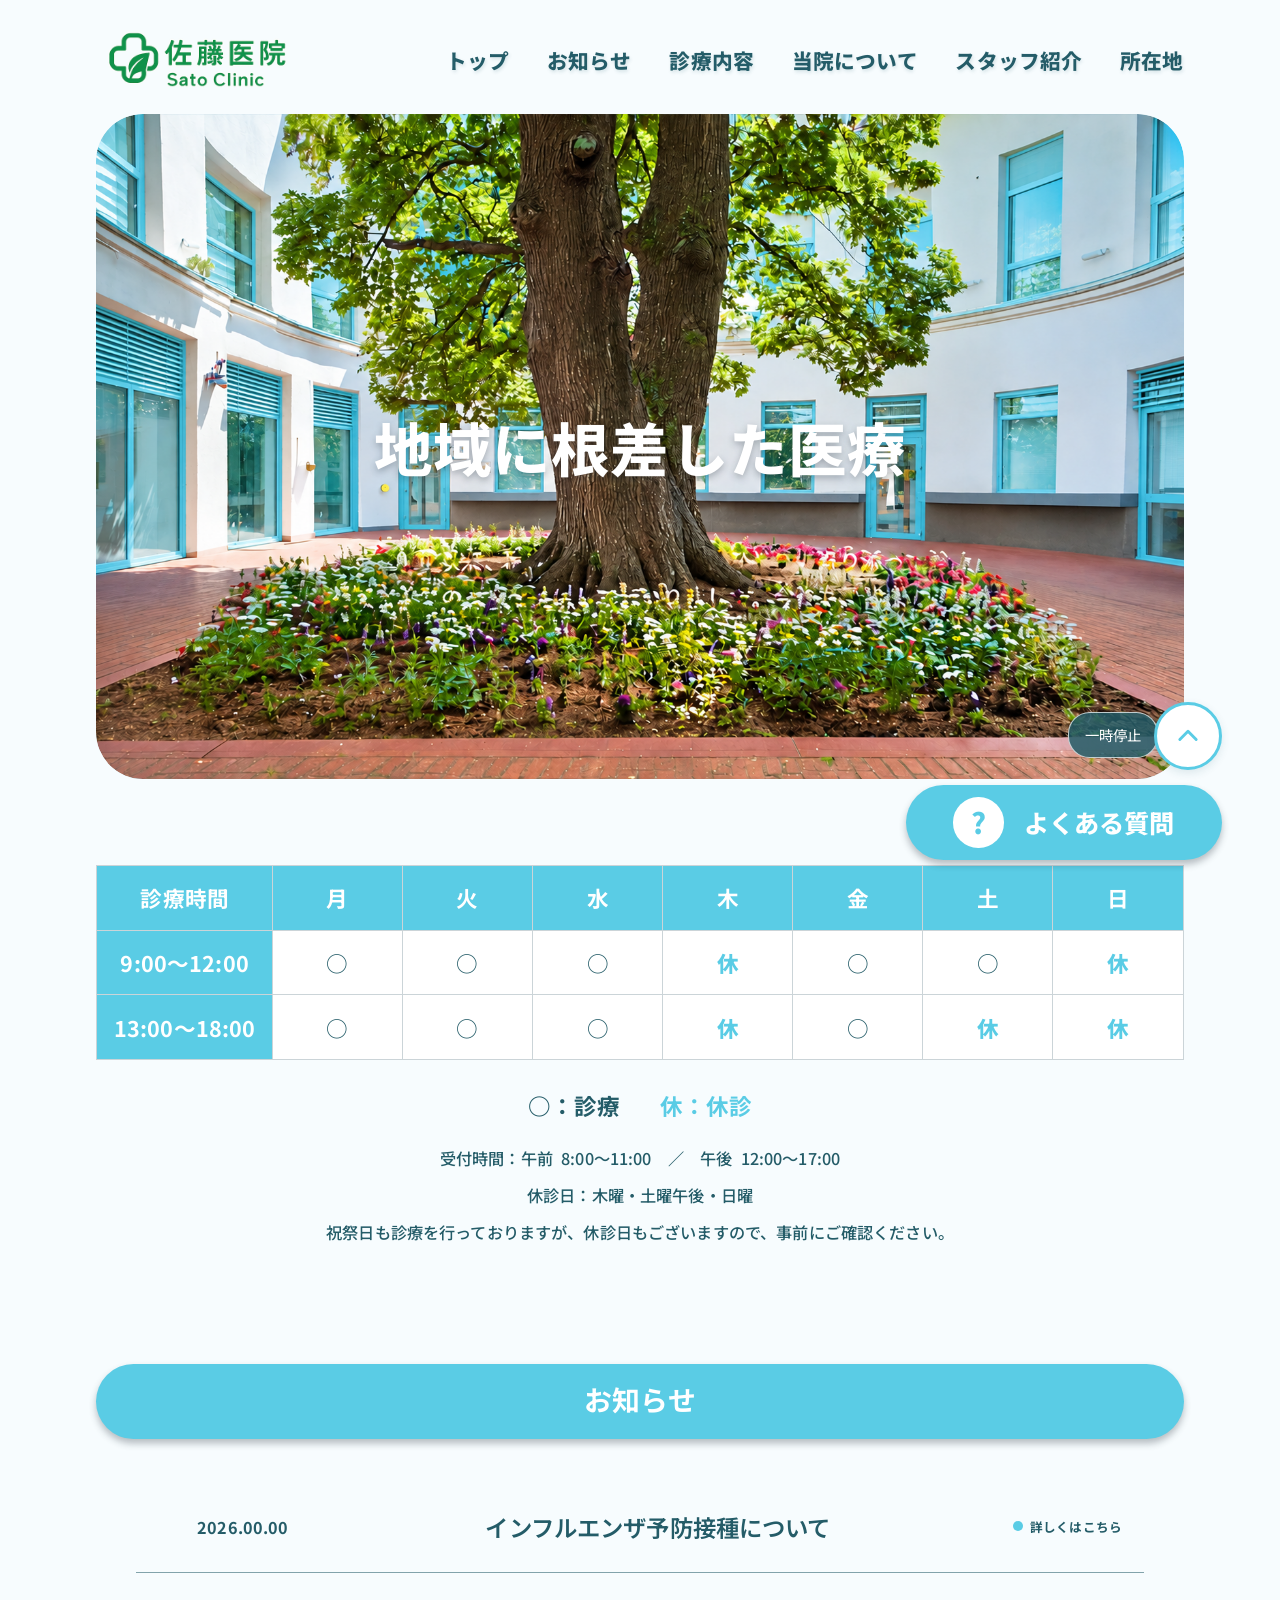
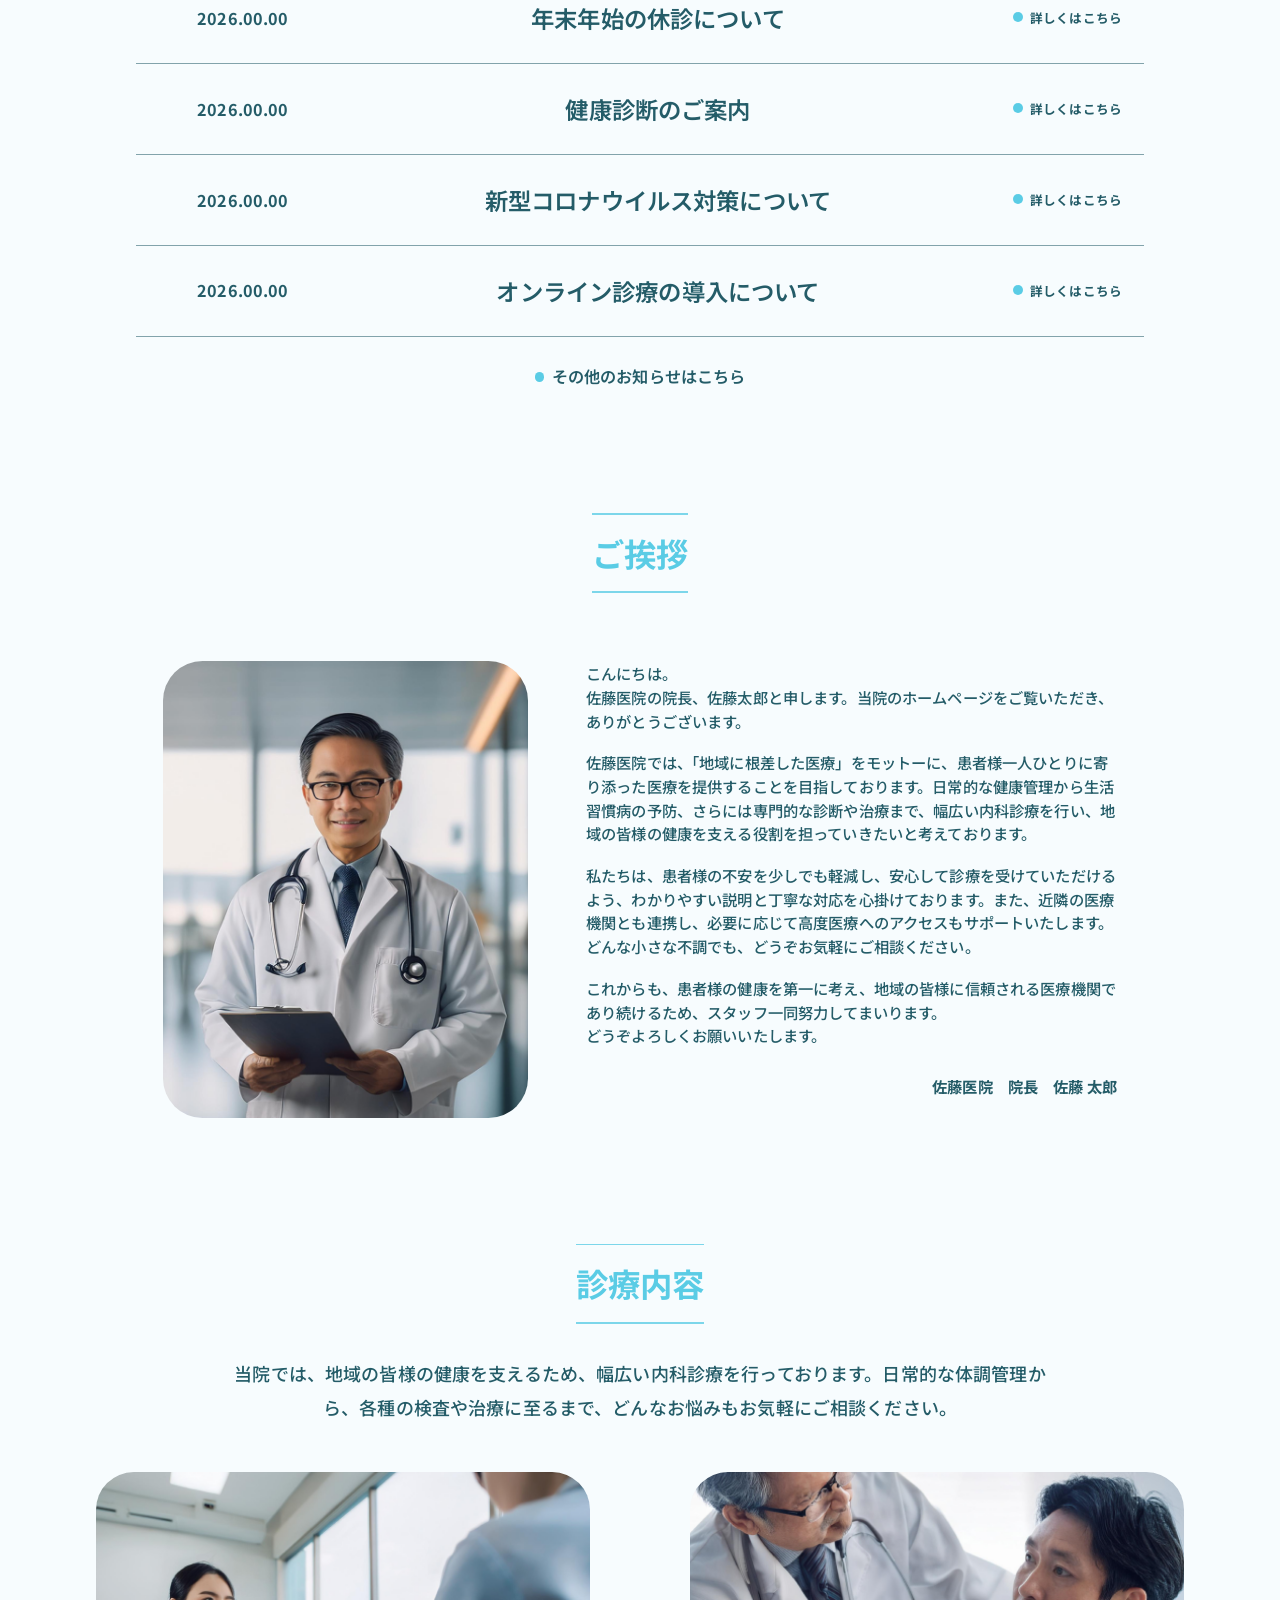
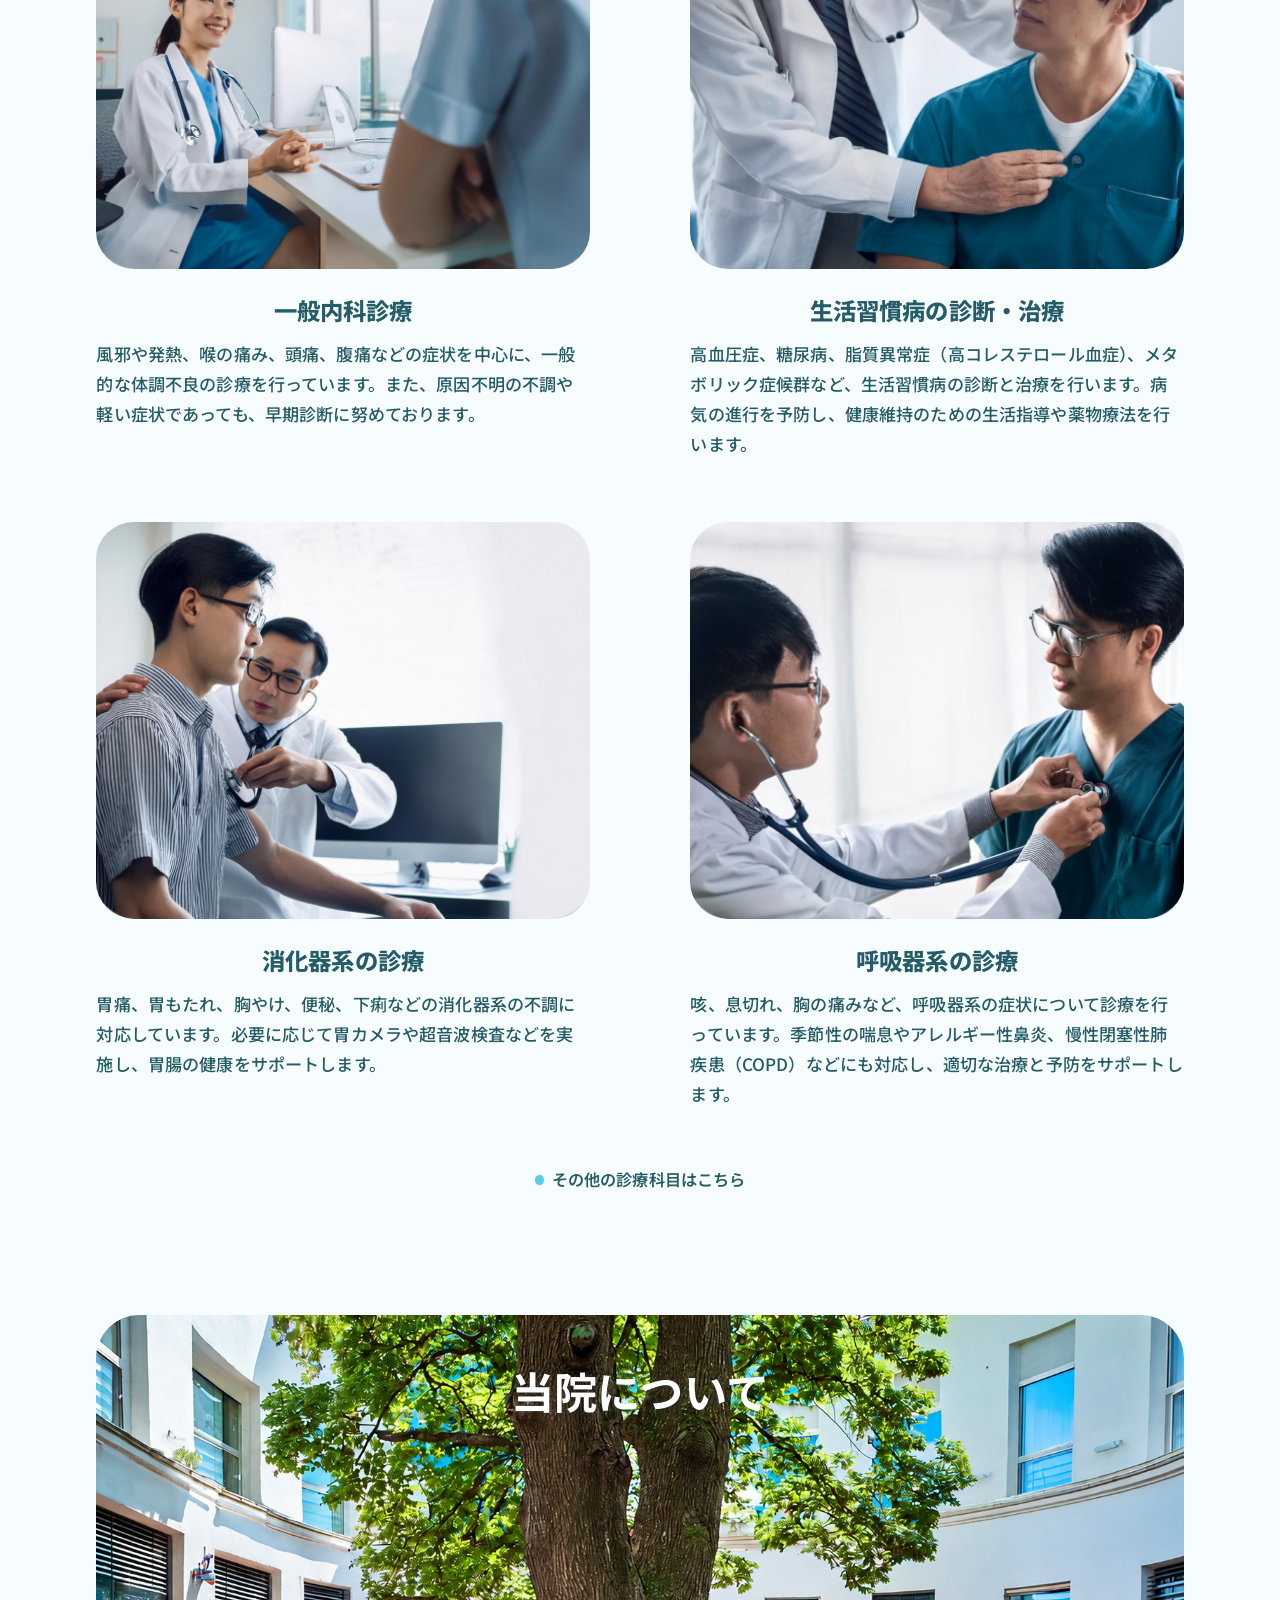
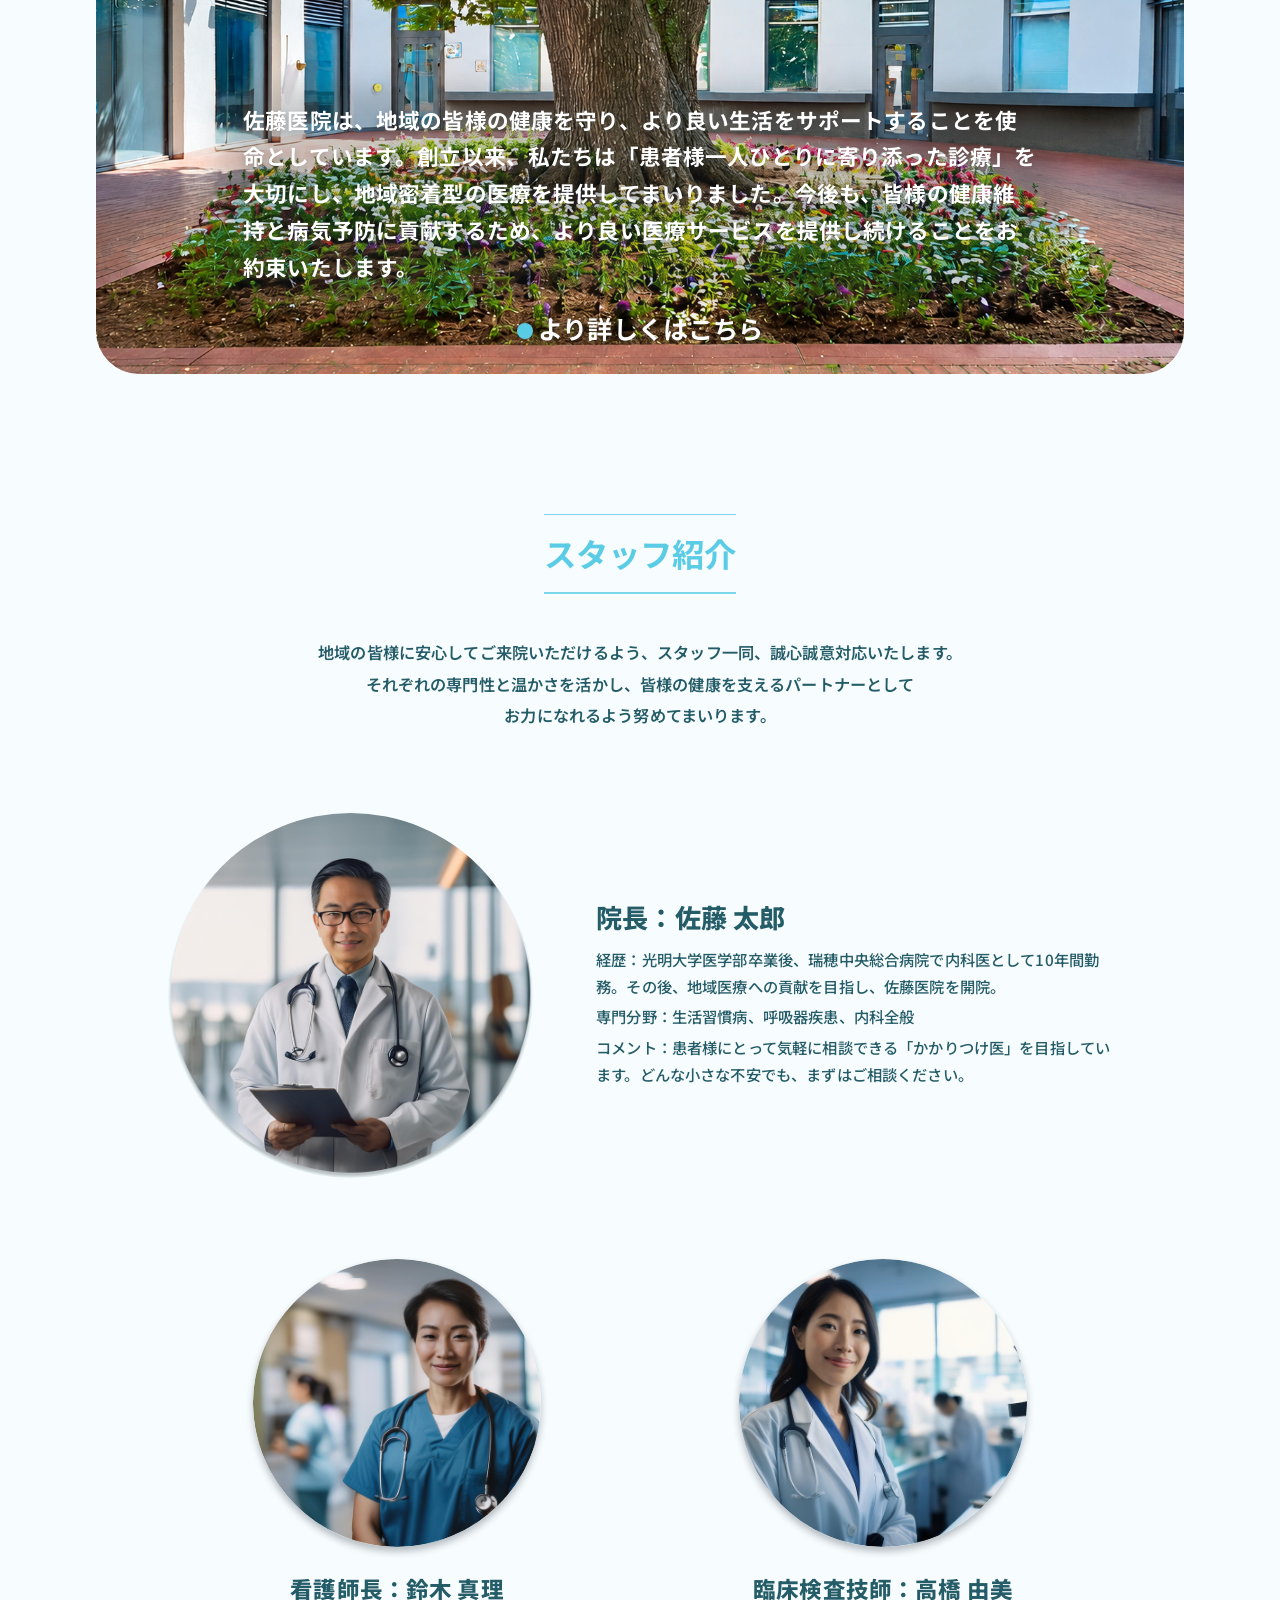
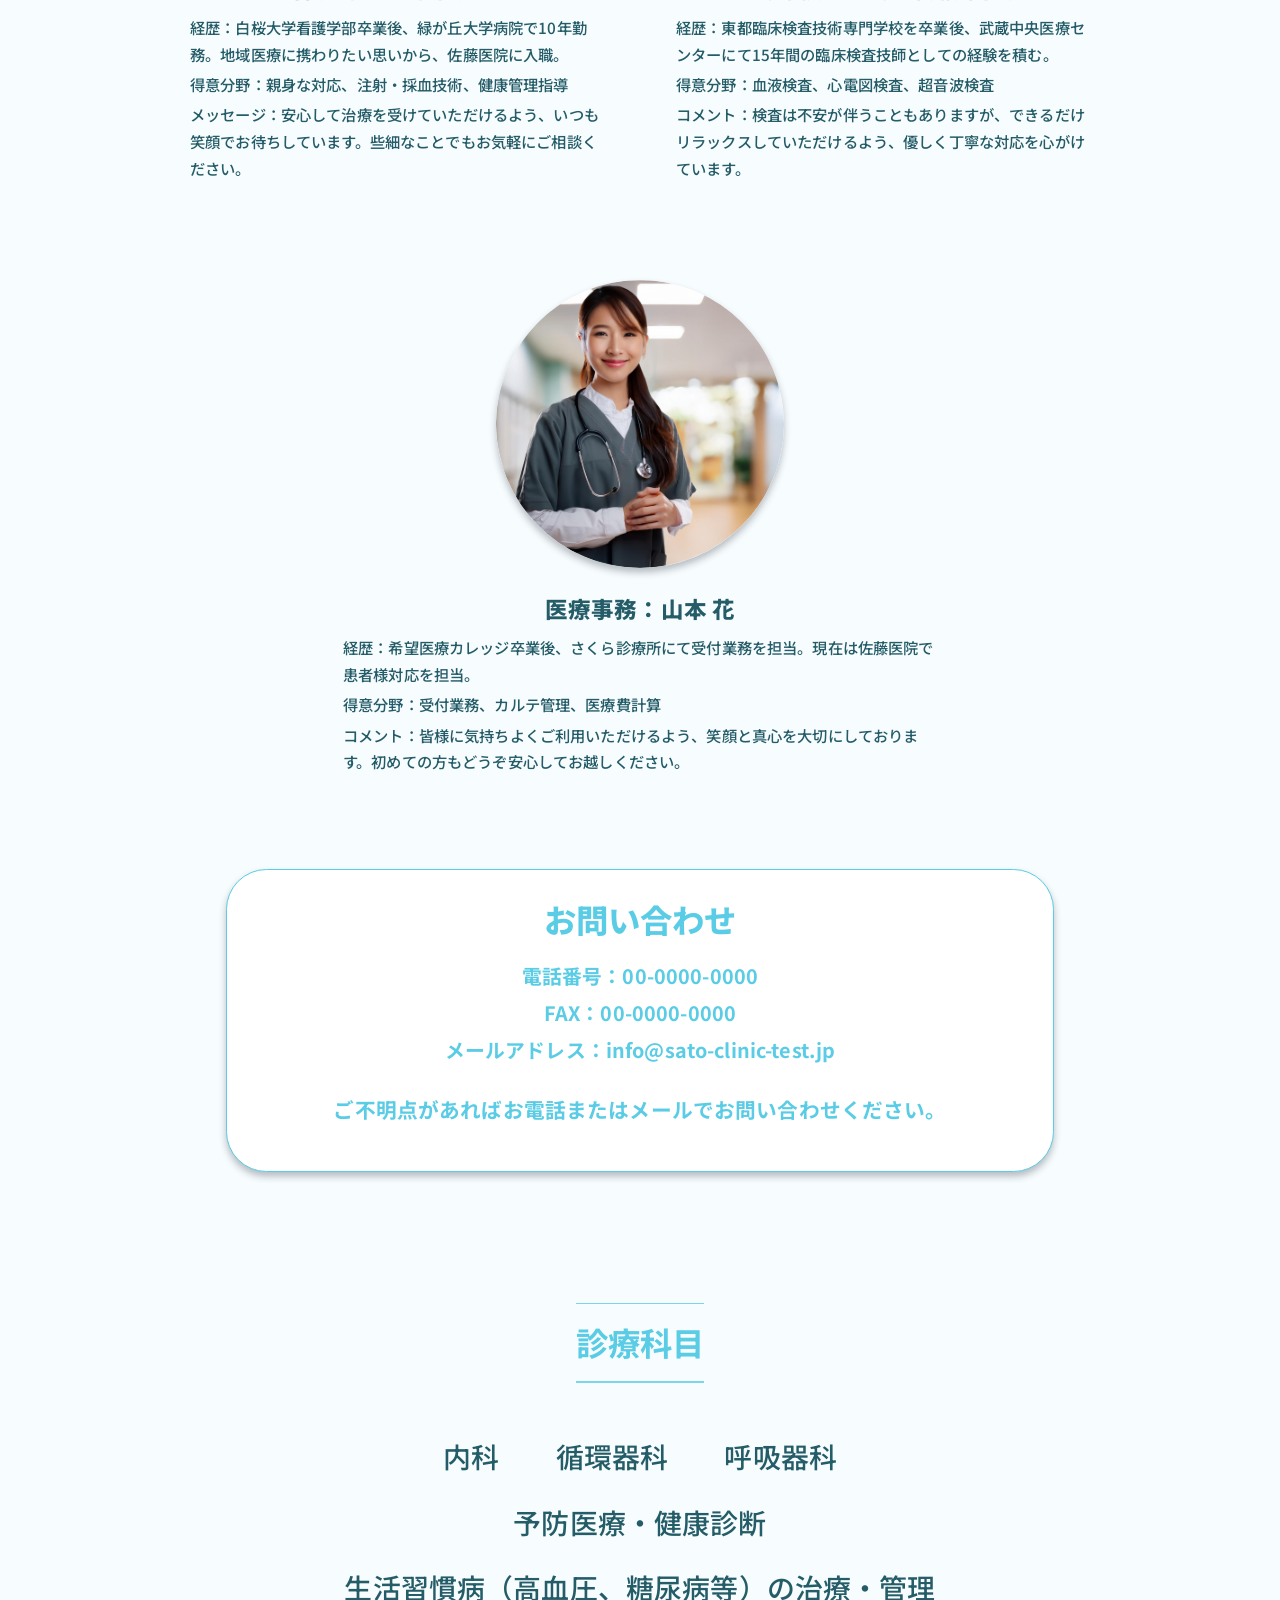
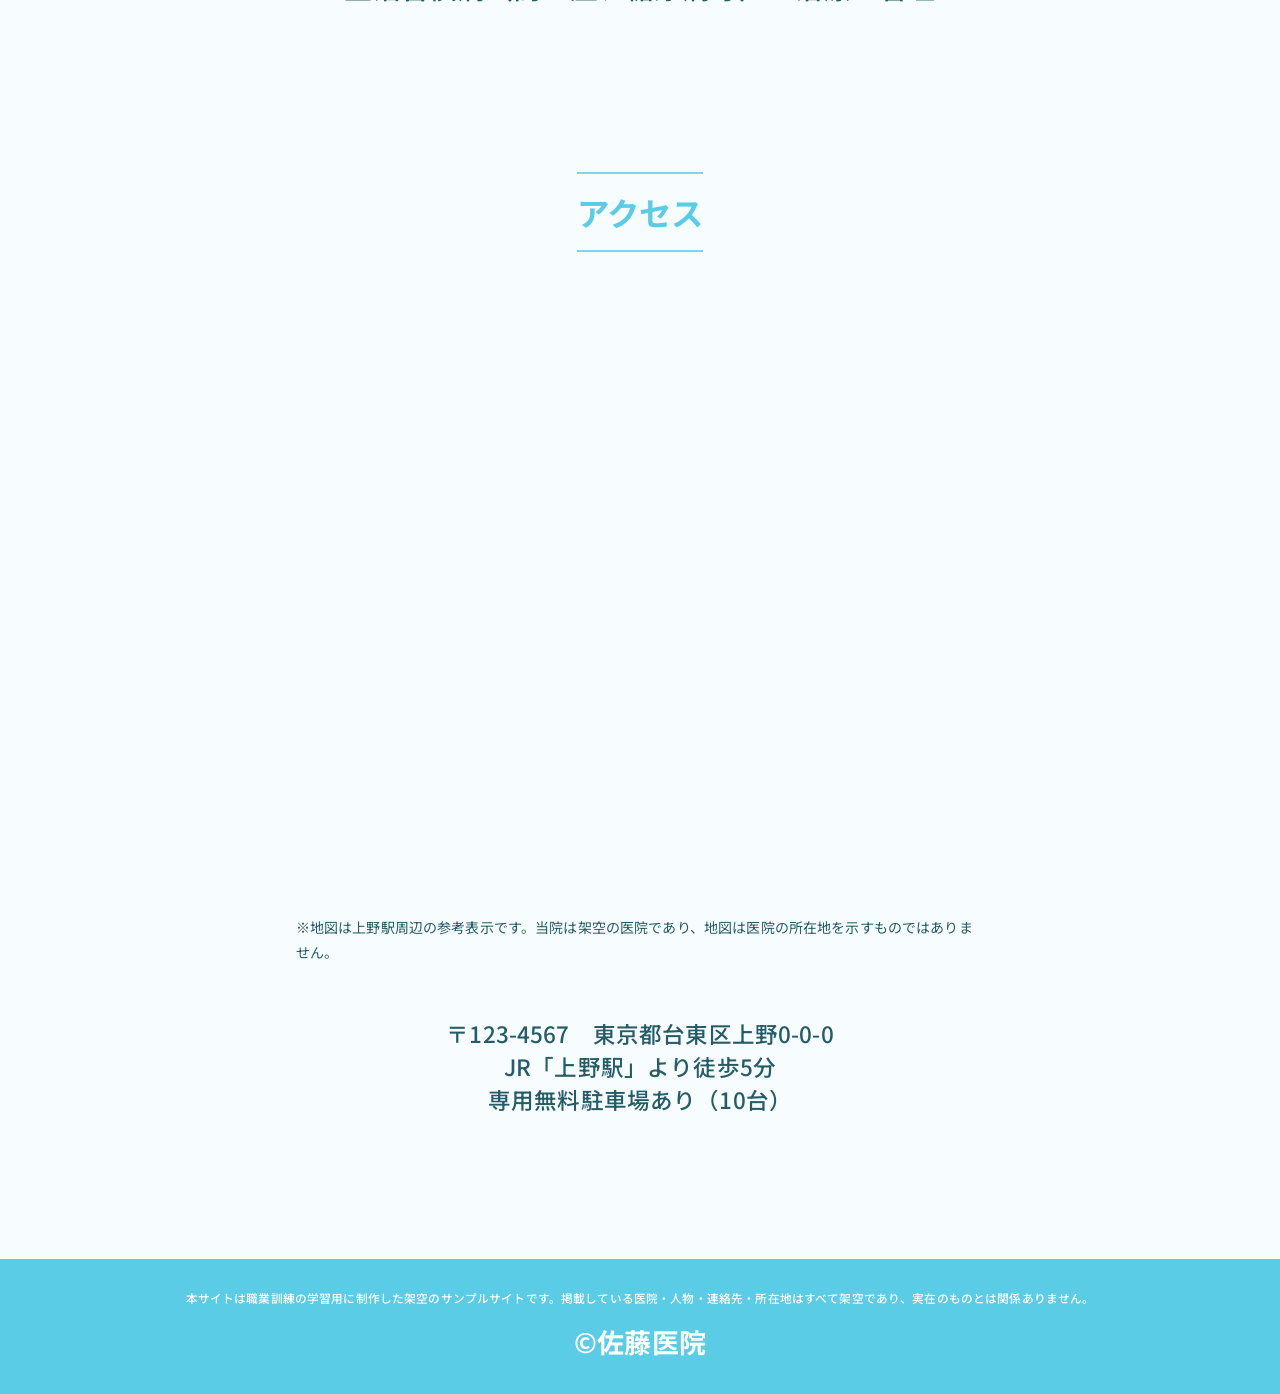
==== commit f4cf7670: "診療内容の説明分を追加" ====
--- a/index.html
+++ b/index.html
@@ -126,6 +126,7 @@
 
     <section class="services section-shell" id="services" aria-labelledby="services-title">
       <h2 id="services-title" class="section-title">診療内容</h2>
+      <p class="services-intro">当院では、地域の皆様の健康を支えるため、幅広い内科診療を行っております。日常的な体調管理から、各種の検査や治療に至るまで、どんなお悩みもお気軽にご相談ください。</p>
       <div class="service-grid">
         <article class="service-card">
           <div class="image-crop image-crop--service"><img src="./assets/service-general.png" alt="一般内科診療のイメージ"></div>
--- a/css/style.css
+++ b/css/style.css
@@ -455,6 +455,17 @@
 
 .services {
   padding-top: 126px;
+}
+
+.services .section-title { margin-bottom: 32px; }
+
+.services-intro {
+  max-width: 820px;
+  margin: 0 auto 48px;
+  font-size: 18px;
+  line-height: 1.9;
+  font-weight: 500;
+  text-align: center;
 }
 
 .service-grid {
@@ -1275,6 +1286,65 @@
 .about-future { margin-bottom: 0; }
 .future-card { padding: 34.2px 41.4px; }
 
+.about-staff-lead {
+  max-width: 820px;
+  margin: 0 auto 36px;
+  font-size: 16px;
+  line-height: 1.9;
+  text-align: center;
+}
+
+.about-staff-grid {
+  display: grid;
+  grid-template-columns: repeat(2, minmax(0, 1fr));
+  gap: 28px;
+}
+
+.about-staff-card {
+  padding: 32px;
+  border: 1px solid rgba(90, 204, 229, .18);
+  border-top: 3px solid var(--accent);
+  border-radius: 24px;
+  background: rgba(255, 255, 255, .9);
+  box-shadow: 0 3.6px 10.8px rgba(36, 92, 104, .09);
+}
+
+.about-staff-heading {
+  display: flex;
+  align-items: center;
+  gap: 24px;
+  margin-bottom: 24px;
+}
+
+.about-staff-heading img {
+  flex: 0 0 128px;
+  width: 128px;
+  height: 128px;
+  object-fit: cover;
+  border-radius: 50%;
+}
+
+.about-staff-heading h3 {
+  margin: 0;
+  font-size: 26px;
+  line-height: 1.5;
+}
+
+.about-staff-role {
+  display: block;
+  margin-bottom: 6px;
+  font-size: 15px;
+  font-weight: 500;
+}
+
+.about-staff-card p {
+  margin: 0 0 16px;
+  font-size: 16px;
+  line-height: 1.9;
+}
+
+.about-staff-card p:last-child { margin-bottom: 0; }
+
 /* FAQ */
 .faq-page-main { padding-bottom: 126px; }
 .faq-section { margin-top: 73.8px; }
--- a/css/responsive.css
+++ b/css/responsive.css
@@ -26,6 +26,10 @@
 a:focus-visible, button:focus-visible { outline: 3px solid var(--text); outline-offset: 4px; }
 
 @media (max-width: 1116px) {
+  .about-staff-card { padding: 24px; }
+  .about-staff-heading { gap: 20px; }
+  .about-staff-heading img { flex-basis: 104px; width: 104px; height: 104px; }
+  .about-staff-heading h3 { font-size: 24px; }
   .location-page-main > .content-section + .content-section { margin-top: 96px; }
   .page-location .contact-list p { grid-template-columns: 4.25em 1em minmax(0, 1fr); column-gap: .5em; }
   .page-location .contact-list p > span { white-space: nowrap; }
@@ -50,6 +54,9 @@
 }
 
 @media (max-width: 768px) {
+  .services-intro { margin-bottom: 32px; font-size: 16px; text-align: left; }
+  .about-staff { margin-top: 80px; }
+  .about-staff-grid { grid-template-columns: 1fr; gap: 24px; }
   :root { --subpage-title-size: clamp(30px, 6vw, 44px); --mobile-header-height: 76px; }
   html { scroll-padding-top: calc(var(--mobile-header-height) + 20px); }
   body { font-size: 16px; }
@@ -218,6 +225,9 @@
 }
 
 @media (max-width: 480px) {
+  .about-staff-card { padding: 24px 20px; }
+  .about-staff-heading { flex-direction: column; gap: 16px; text-align: center; }
+  .about-staff-lead { text-align: left; }
   :root { --mobile-header-height: 68px; --subpage-title-size: 30px; }
   .section-shell, .header-inner { width: calc(100% - 32px); }
   .brand img { width: 136px; }
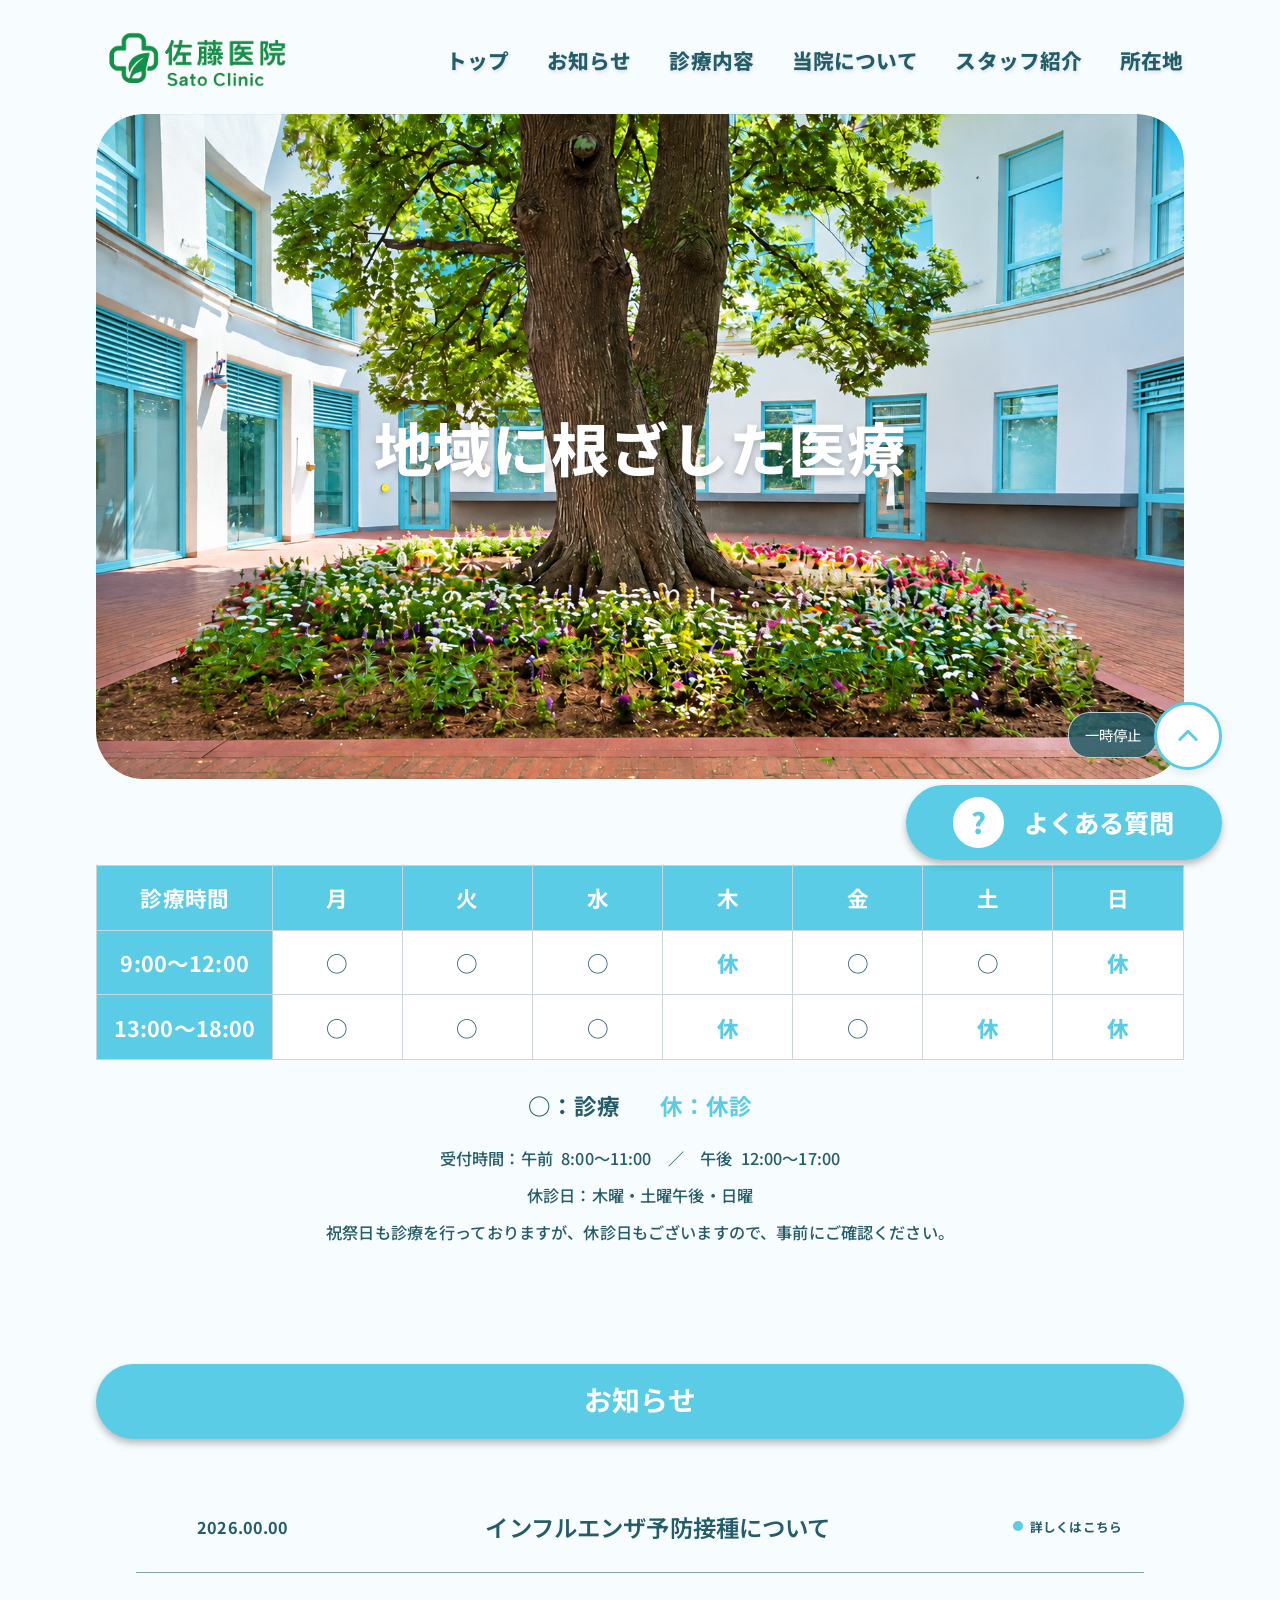
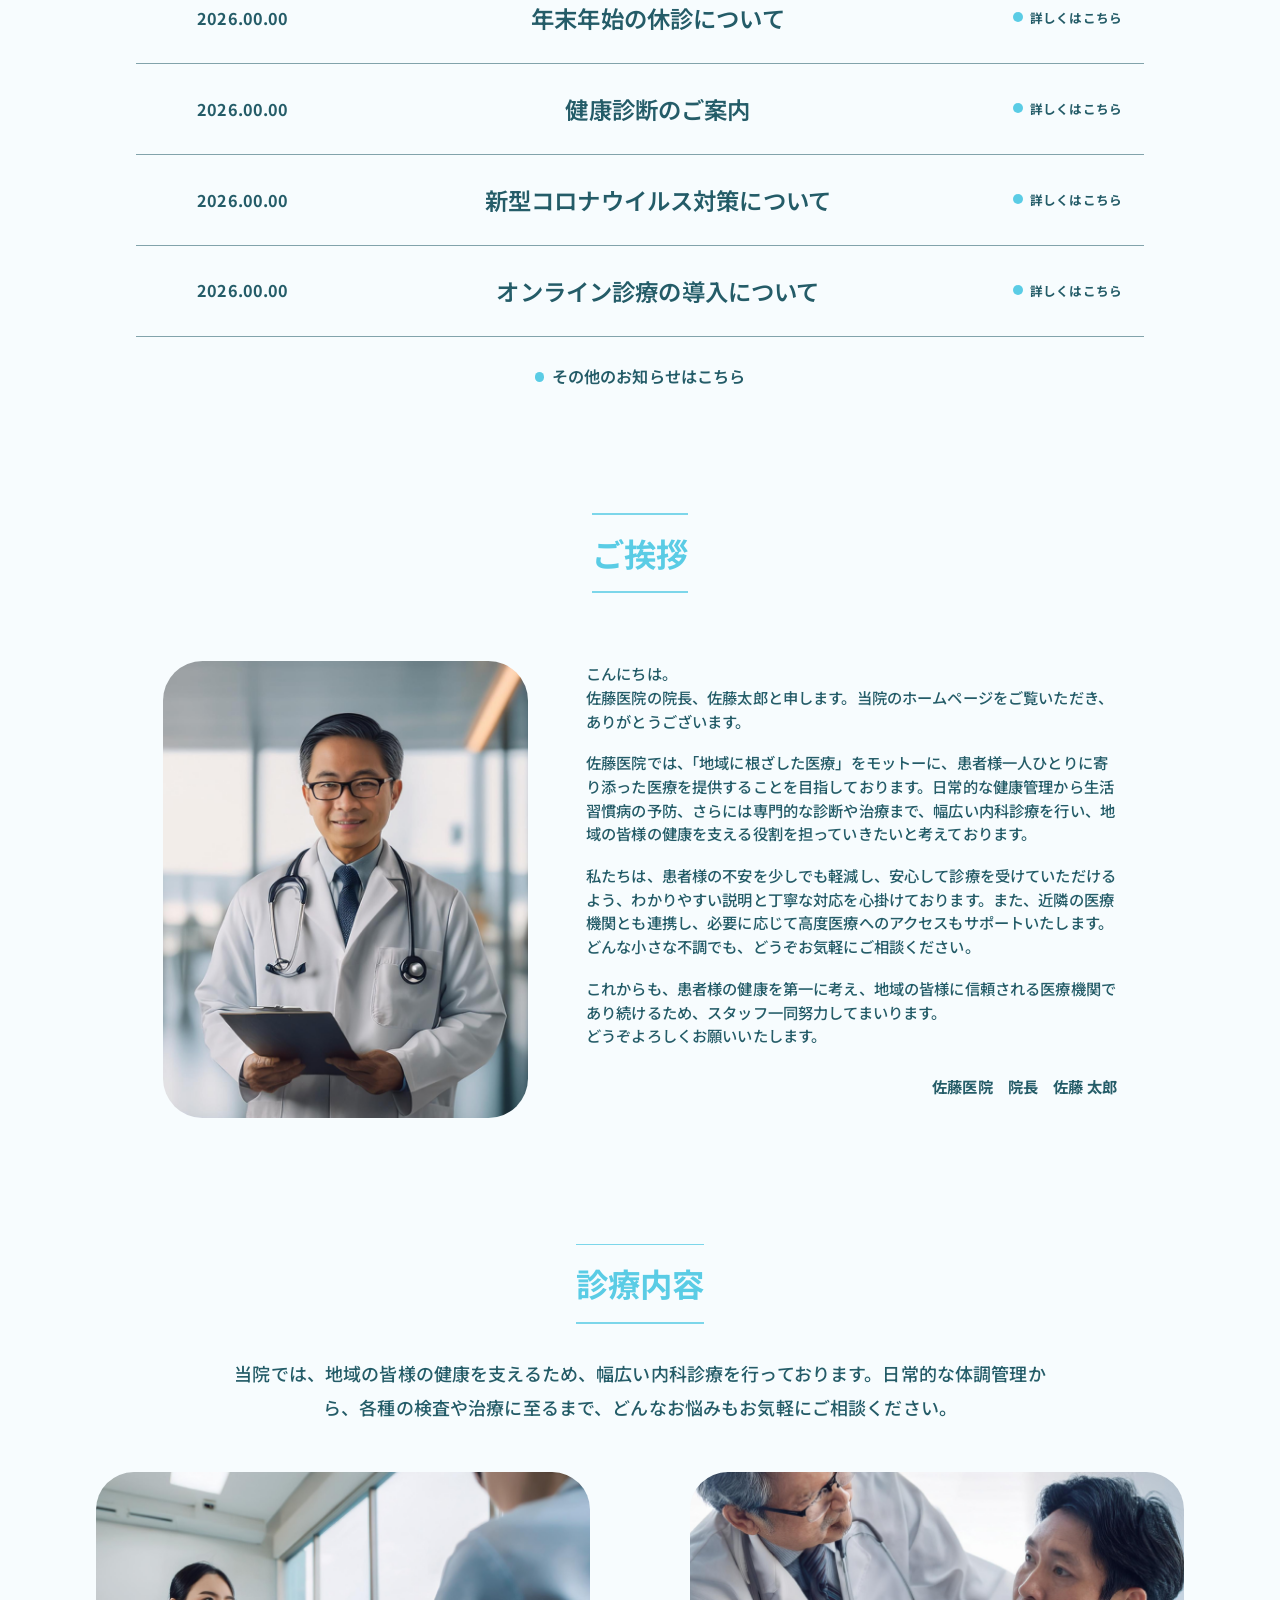
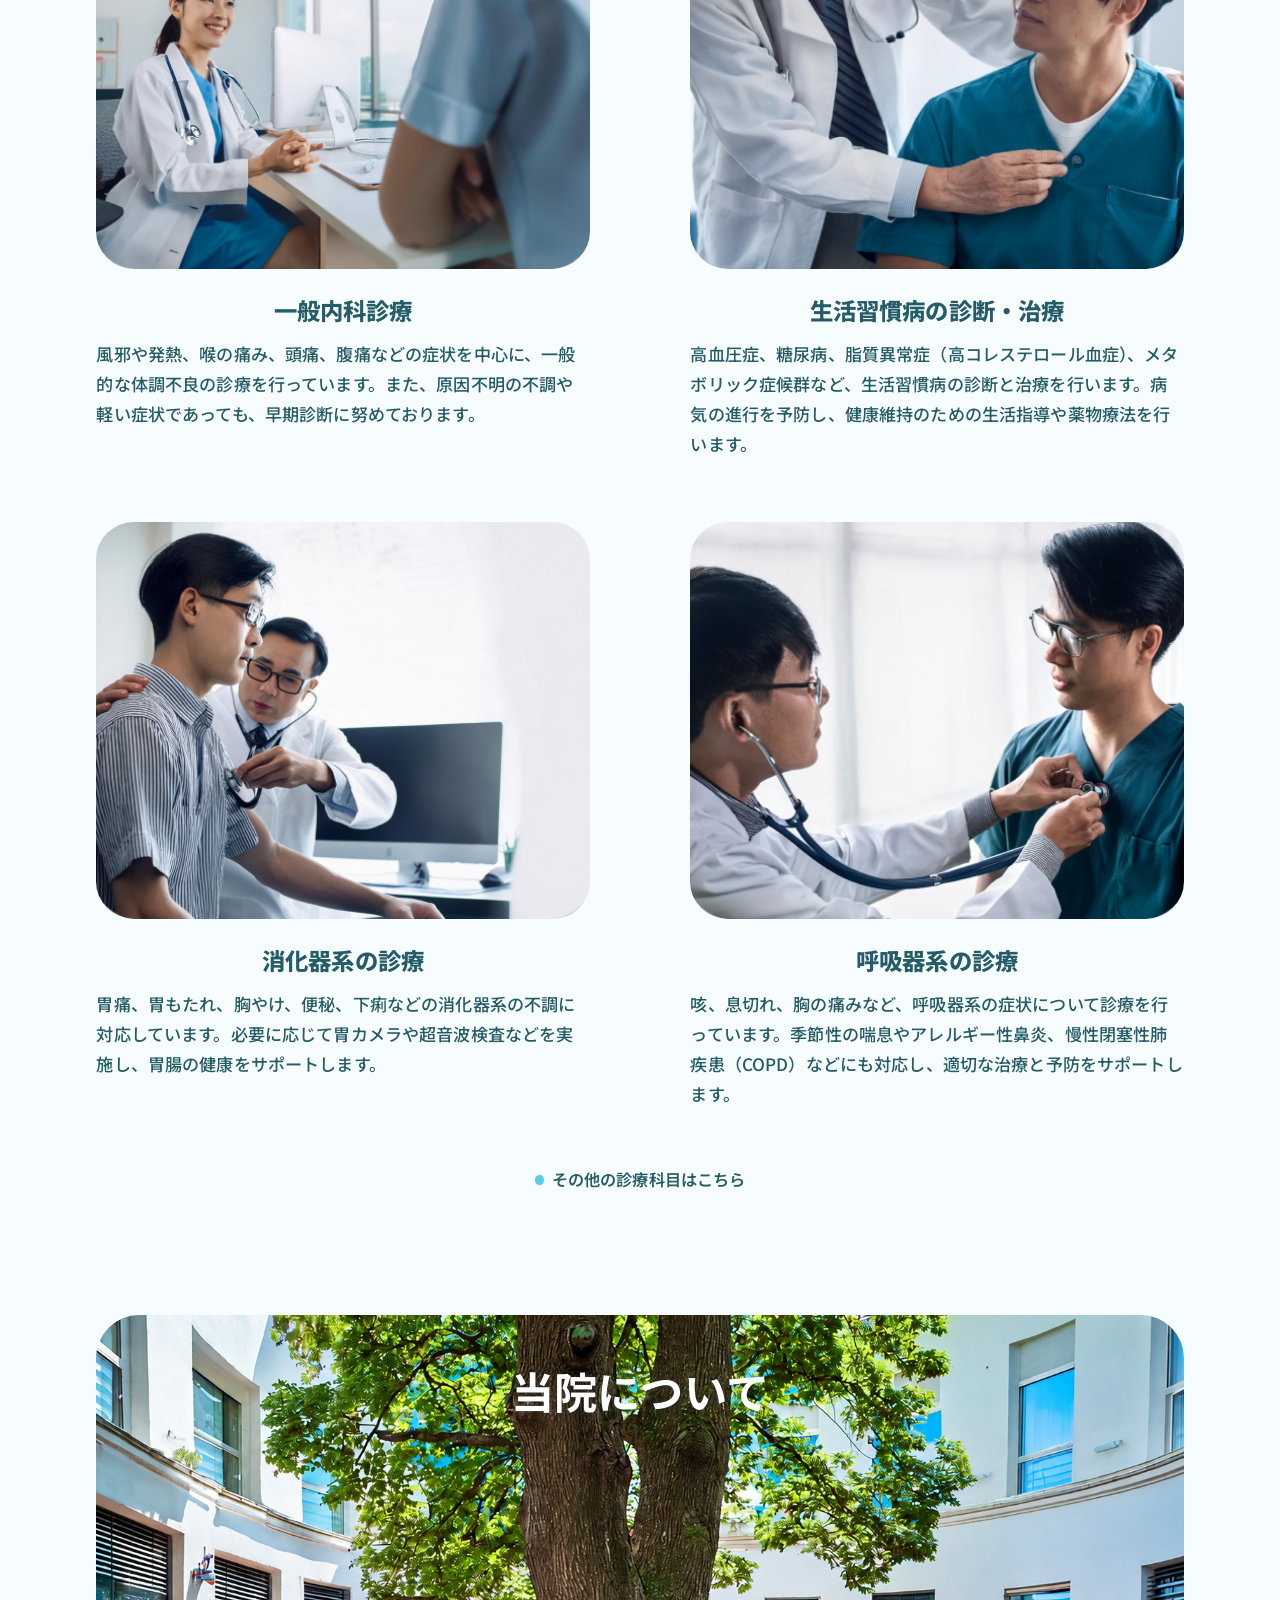
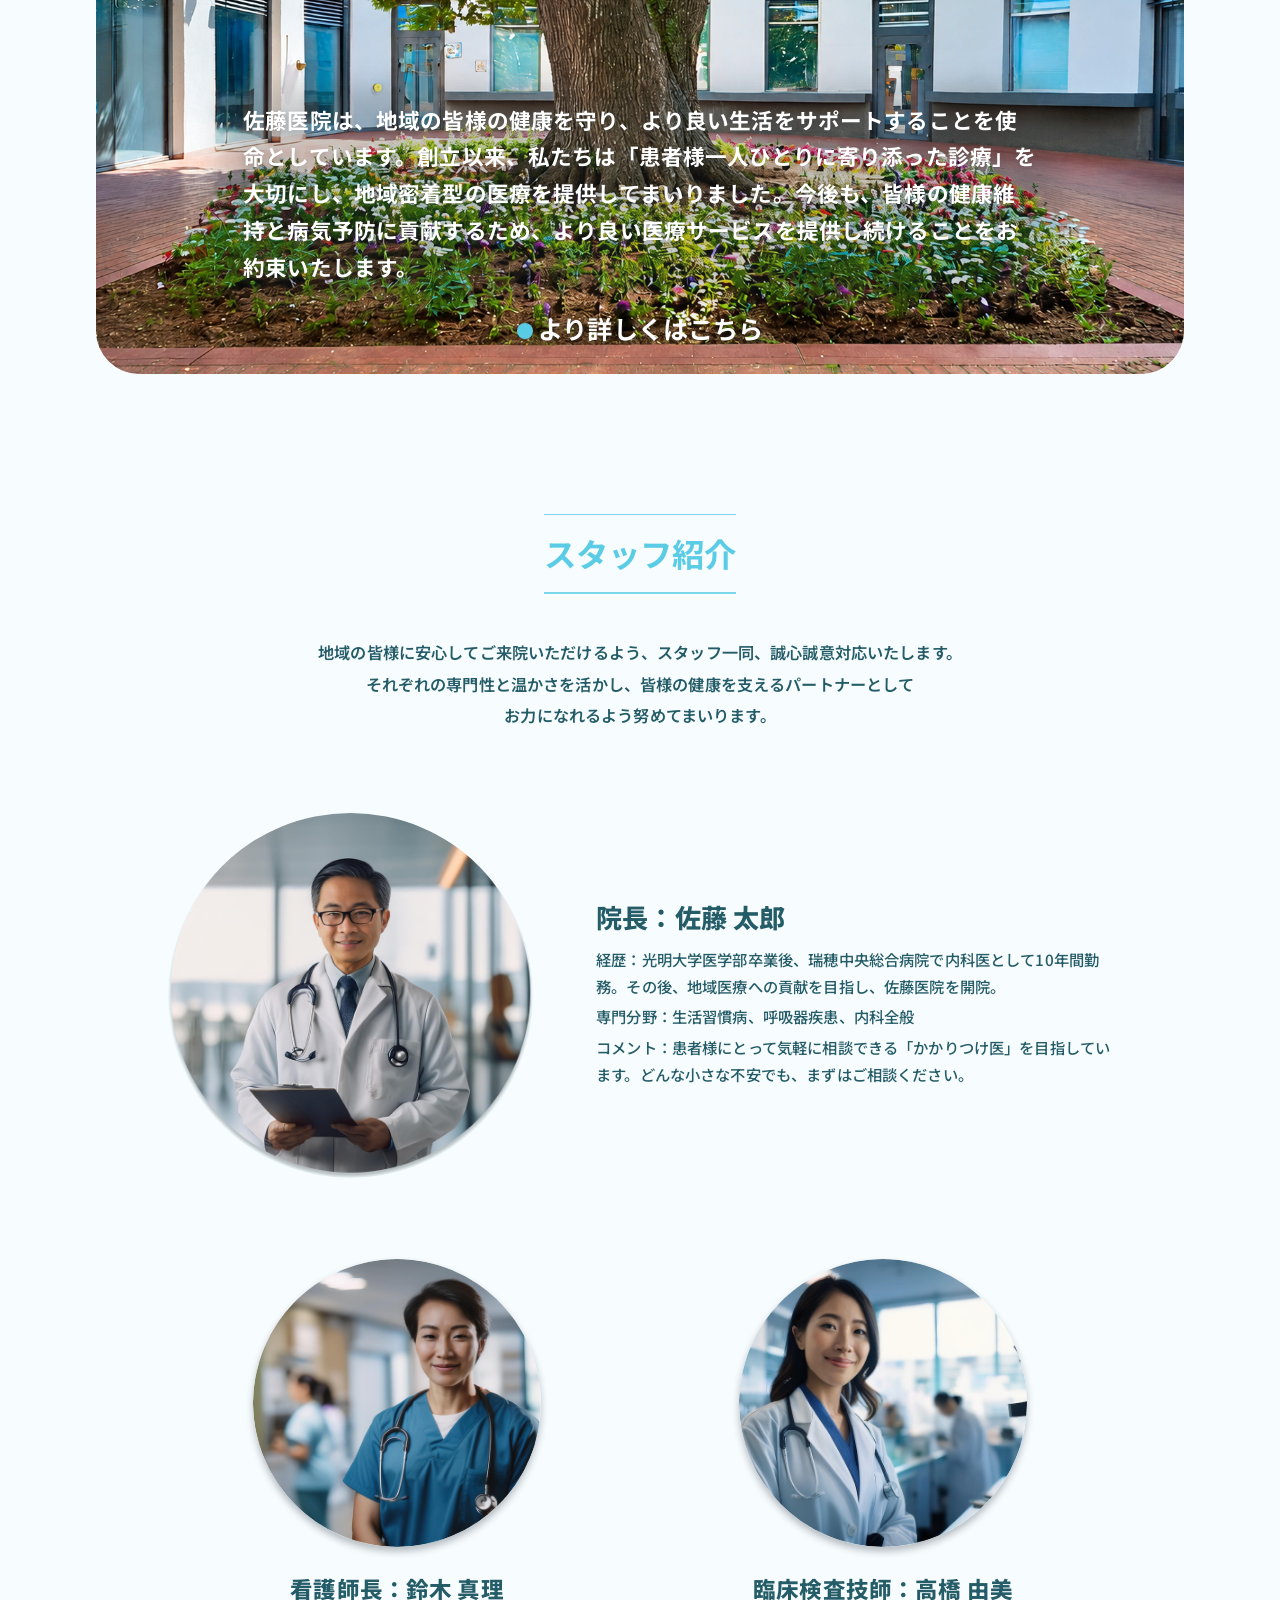
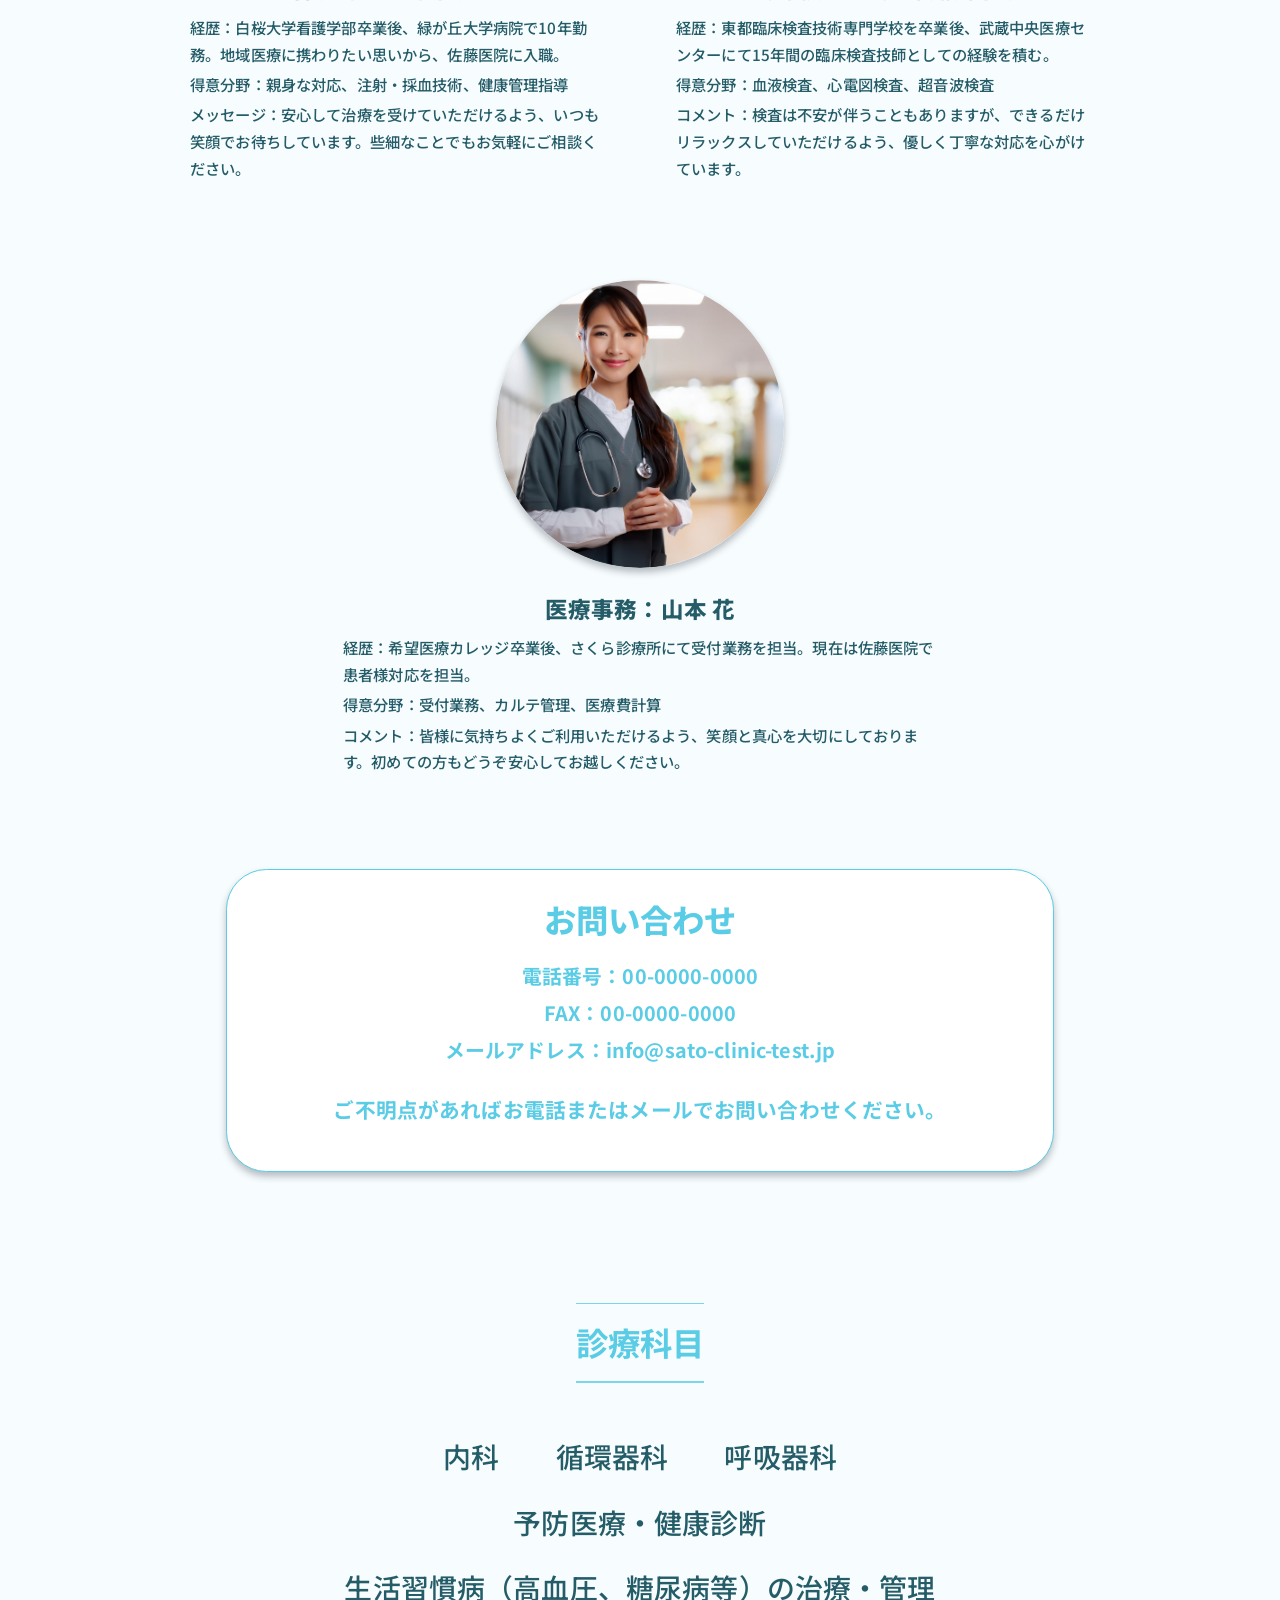
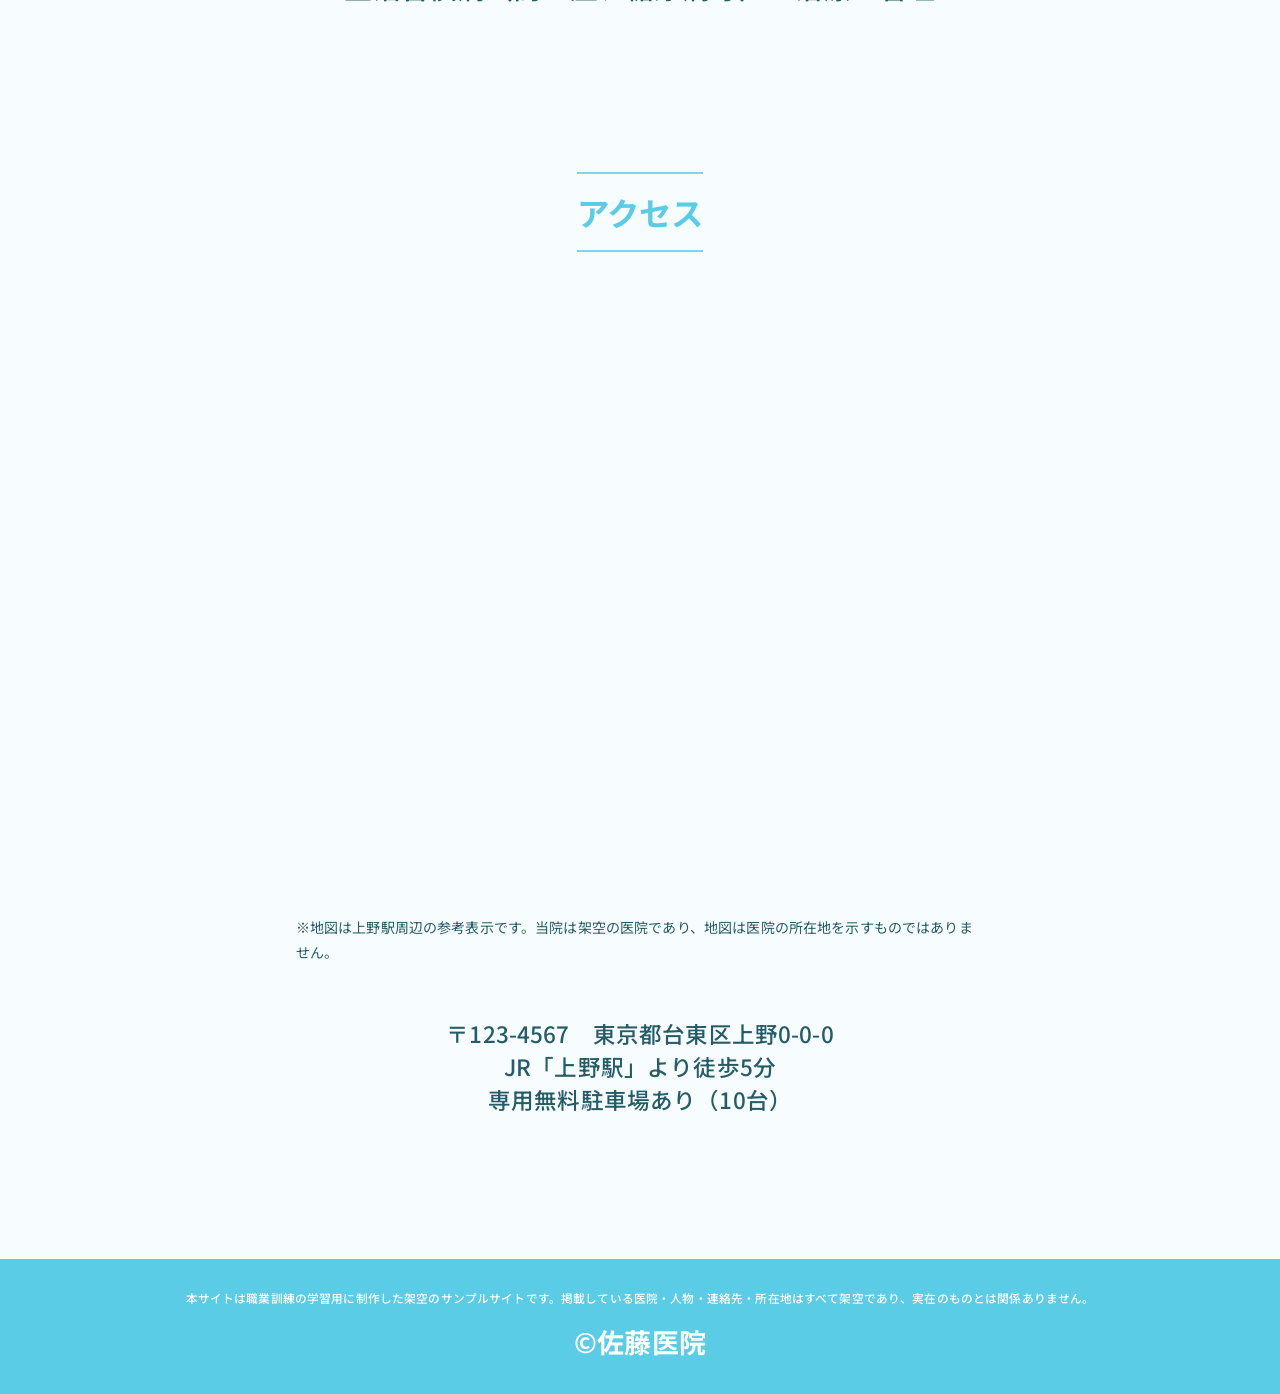
==== commit 3e6917ac: "文字ミス修正" ====
--- a/index.html
+++ b/index.html
@@ -42,11 +42,11 @@
 
   <main>
     <section class="hero section-shell" aria-labelledby="hero-title">
-      <h1 id="hero-title" class="sr-only">地域に根差した医療</h1>
+      <h1 id="hero-title" class="sr-only">地域に根ざした医療</h1>
       <div class="hero-slideshow">
         <div class="hero-slide hero-slide--courtyard is-active">
-          <img src="./assets/hero-courtyard-cyan.png" alt="地域に根差した医療。大きな木と花々に囲まれた佐藤医院の中庭">
-          <p class="hero-slide-caption" aria-hidden="true">地域に根差した医療</p>
+          <img src="./assets/hero-courtyard-cyan.png" alt="地域に根ざした医療。大きな木と花々に囲まれた佐藤医院の中庭">
+          <p class="hero-slide-caption" aria-hidden="true">地域に根ざした医療</p>
         </div>
         <div class="hero-slide hero-slide--digestive" aria-hidden="true">
           <img src="./assets/service-detail-digestive.jpg" alt="患者様一人ひとりに寄り添った診療。医師が患者の診察を行う様子">
@@ -116,7 +116,7 @@
         <div class="image-crop image-crop--greeting"><img src="./assets/director-intro.png" alt="佐藤医院 院長 佐藤太郎のイメージ写真"></div>
         <div class="greeting-copy">
           <p>こんにちは。<br>佐藤医院の院長、佐藤太郎と申します。当院のホームページをご覧いただき、ありがとうございます。</p>
-          <p>佐藤医院では、「地域に根差した医療」をモットーに、患者様一人ひとりに寄り添った医療を提供することを目指しております。日常的な健康管理から生活習慣病の予防、さらには専門的な診断や治療まで、幅広い内科診療を行い、地域の皆様の健康を支える役割を担っていきたいと考えております。</p>
+          <p>佐藤医院では、「地域に根ざした医療」をモットーに、患者様一人ひとりに寄り添った医療を提供することを目指しております。日常的な健康管理から生活習慣病の予防、さらには専門的な診断や治療まで、幅広い内科診療を行い、地域の皆様の健康を支える役割を担っていきたいと考えております。</p>
           <p>私たちは、患者様の不安を少しでも軽減し、安心して診療を受けていただけるよう、わかりやすい説明と丁寧な対応を心掛けております。また、近隣の医療機関とも連携し、必要に応じて高度医療へのアクセスもサポートいたします。どんな小さな不調でも、どうぞお気軽にご相談ください。</p>
           <p>これからも、患者様の健康を第一に考え、地域の皆様に信頼される医療機関であり続けるため、スタッフ一同努力してまいります。<br>どうぞよろしくお願いいたします。</p>
           <p class="signature">佐藤医院　院長　佐藤 太郎</p>
--- a/css/style.css
+++ b/css/style.css
@@ -201,7 +201,7 @@
   right: 43.2px;
   bottom: auto;
   left: 43.2px;
-  font-size: 47.7px;
+  font-size: 50.7px;
   text-align: center;
   white-space: nowrap;
 }
--- a/css/responsive.css
+++ b/css/responsive.css
@@ -43,7 +43,7 @@
   .sub-news-row time { padding-left: 12px; }
   .sub-news-row h2 { font-size: clamp(18px, 2.2vw, 24.3px); }
   .hero-slide--courtyard .hero-slide-caption { font-size: clamp(28px, 5.2vw, 58.5px); }
-  .hero-slide--waiting .hero-slide-caption { font-size: clamp(20px, 4.2vw, 47.7px); top: 15%; left: 4%; right: 4%; }
+  .hero-slide--waiting .hero-slide-caption { font-size: calc(clamp(20px, 4.2vw, 47.7px) + 3px); top: 15%; left: 4%; right: 4%; }
   .hero-slide--digestive .hero-slide-caption { font-size: clamp(26px, 4.6vw, 52.2px); top: 15%; right: 4%; }
   .hero-slide--family .hero-slide-caption { font-size: clamp(26px, 4.8vw, 54px); left: 8%; bottom: 8%; }
   .about-banner-title { font-size: clamp(30px, 4vw, 43.2px); }
@@ -105,7 +105,7 @@
   .menu-open .faq-float { display: none; }
   .hero-slideshow { border-radius: 24px; }
   .hero-slide--courtyard .hero-slide-caption { left: 5%; right: 5%; font-size: clamp(24px, 4.8vw, 36px); }
-  .hero-slide--waiting .hero-slide-caption { top: 15%; font-size: clamp(15px, 3.6vw, 27px); white-space: normal; text-wrap: balance; }
+  .hero-slide--waiting .hero-slide-caption { top: 15%; font-size: calc(clamp(15px, 3.6vw, 27px) + 3px); white-space: normal; text-wrap: balance; }
   .hero-slide--digestive .hero-slide-caption { font-size: clamp(22px, 4.3vw, 32px); }
   .hero-slide--family .hero-slide-caption { font-size: clamp(24px, 4.8vw, 36px); }
   .hero-slideshow-toggle { right: 12px; bottom: 12px; padding: 8px 12px; font-size: 12px; }
@@ -234,7 +234,7 @@
   .menu-toggle { width: 48px; min-height: 48px; }
   .mobile-nav-links a { min-height: 64px; font-size: 26px; padding: 14px 4px; }
   .hero-slideshow { aspect-ratio: 1.65; border-radius: 20px; }
-  .hero-slide--waiting .hero-slide-caption { font-size: clamp(14px, 4vw, 19px); }
+  .hero-slide--waiting .hero-slide-caption { font-size: calc(clamp(14px, 4vw, 19px) + 3px); }
   .hero-slide--digestive .hero-slide-caption { font-size: clamp(18px, 4.8vw, 23px); }
   .hero-slide--courtyard .hero-slide-caption, .hero-slide--family .hero-slide-caption { font-size: clamp(22px, 6vw, 28px); }
   .hero-slideshow .hero-slide--digestive img { inset: -3%; width: 106%; height: 106%; }
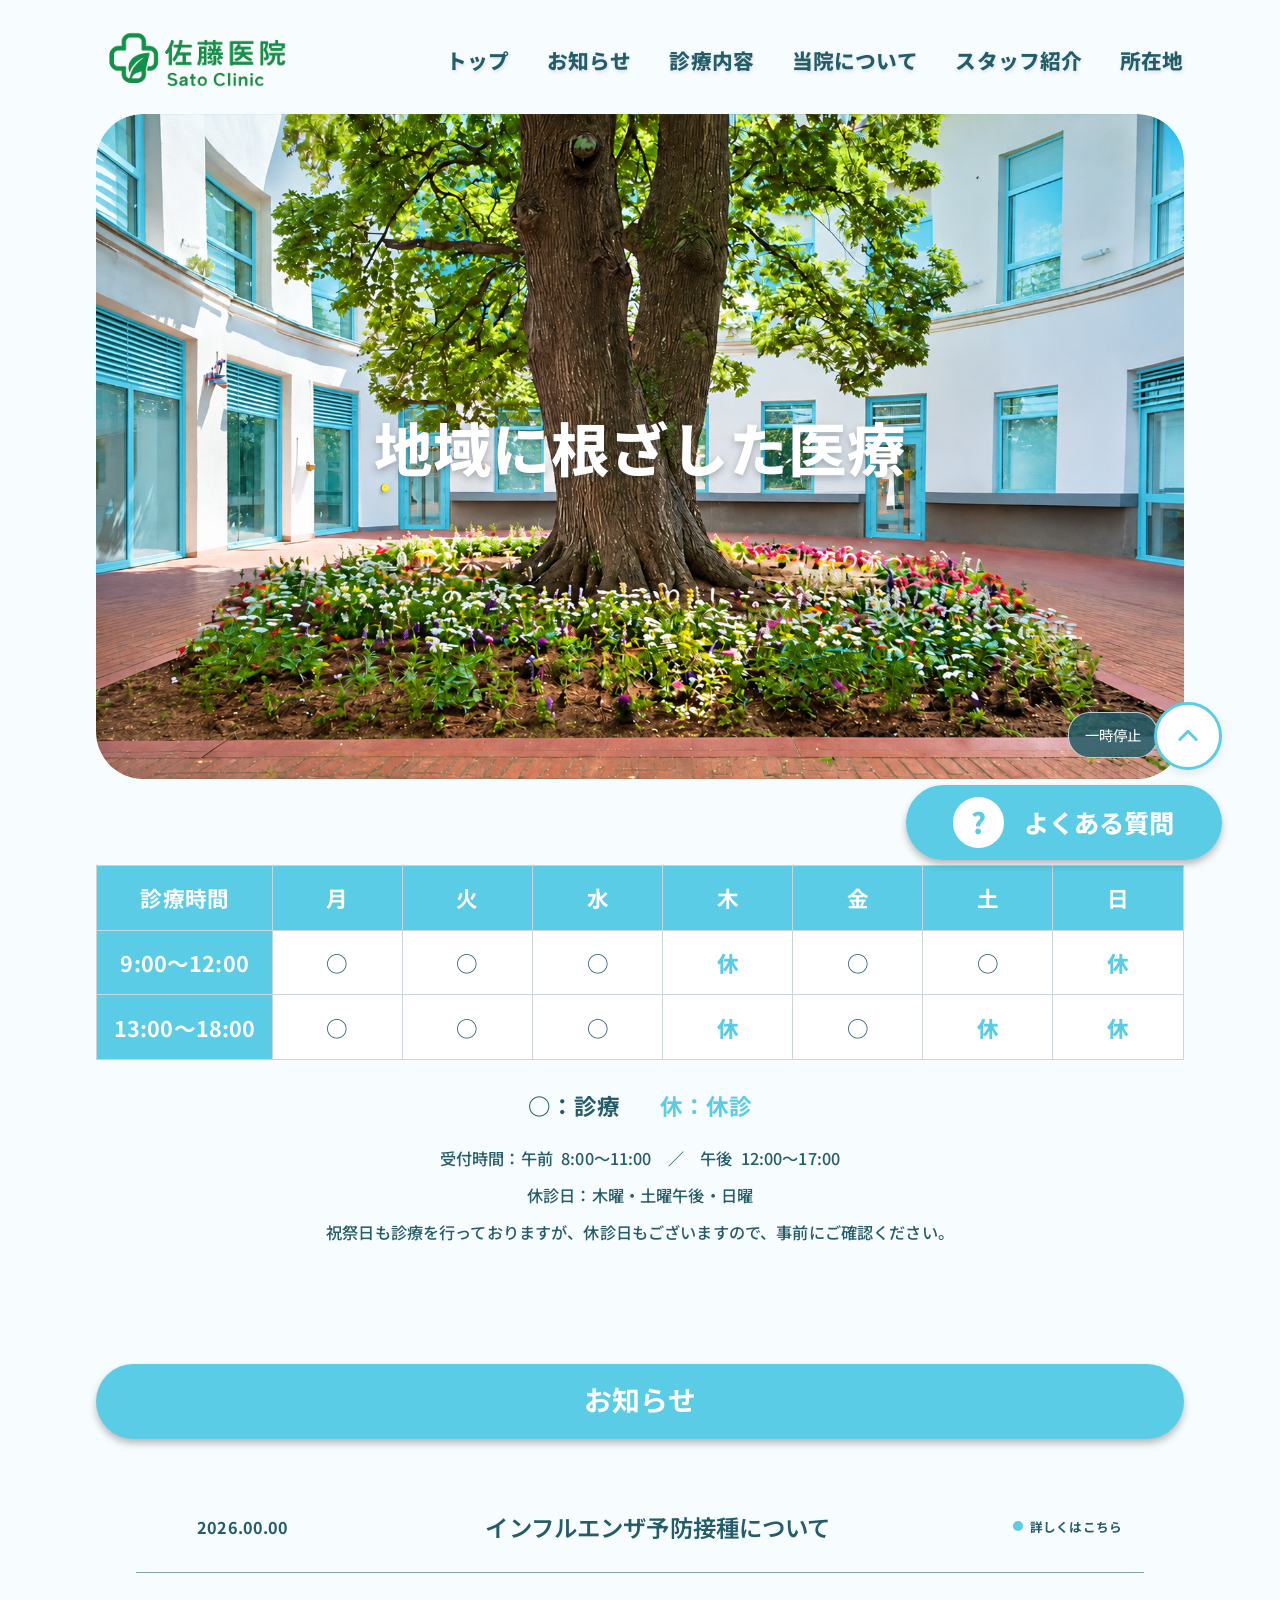
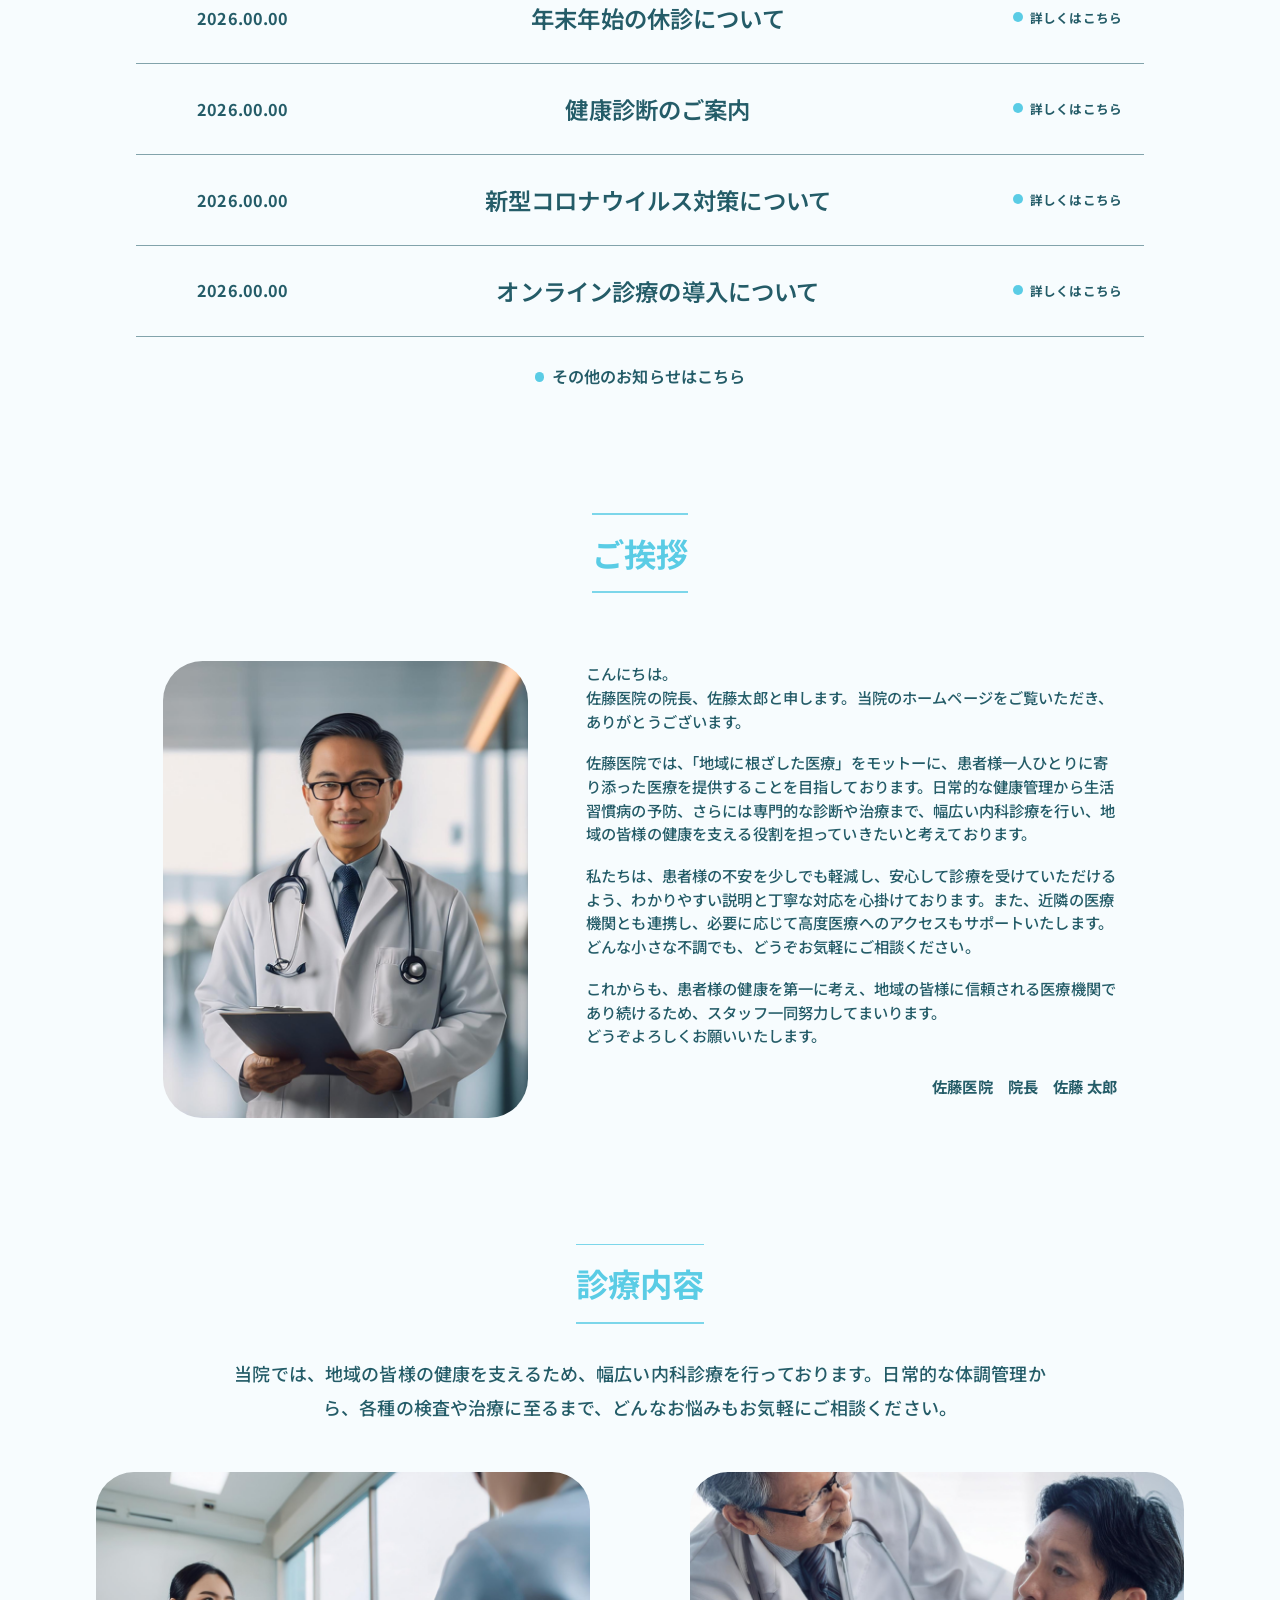
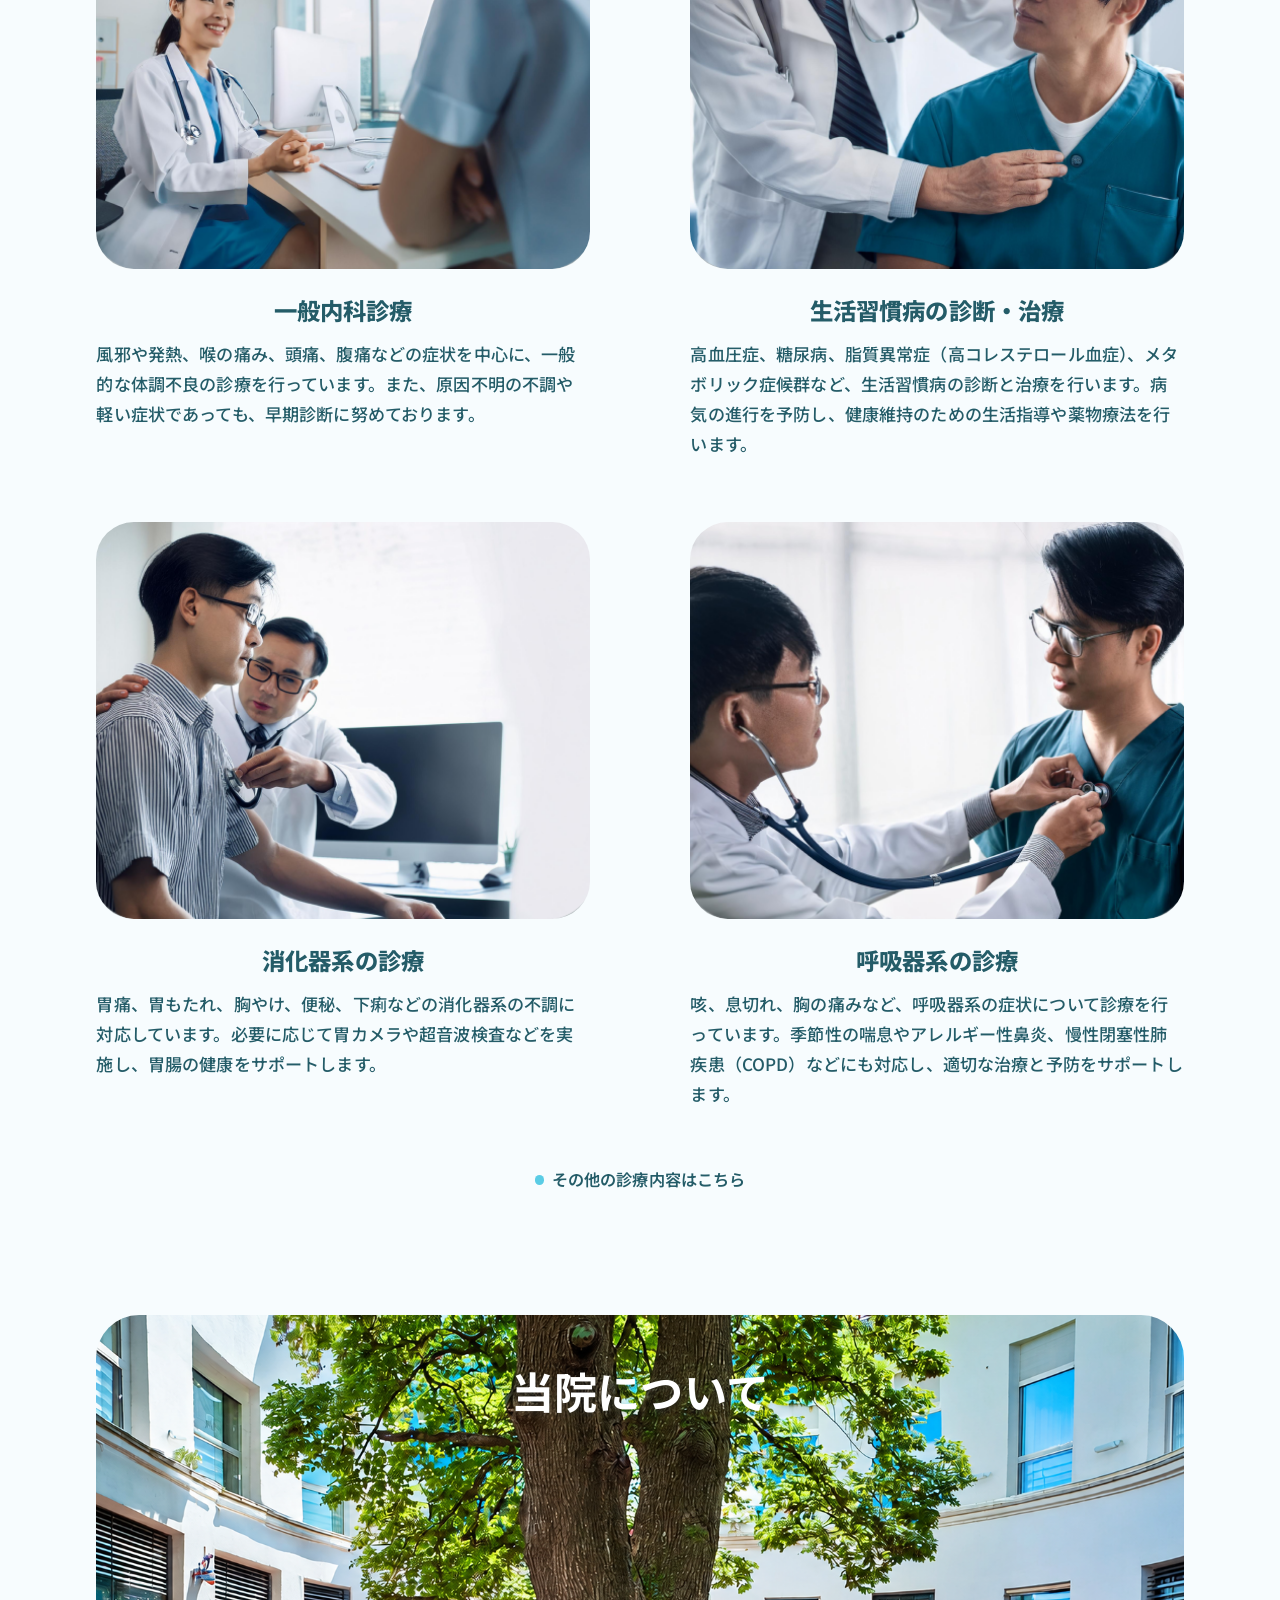
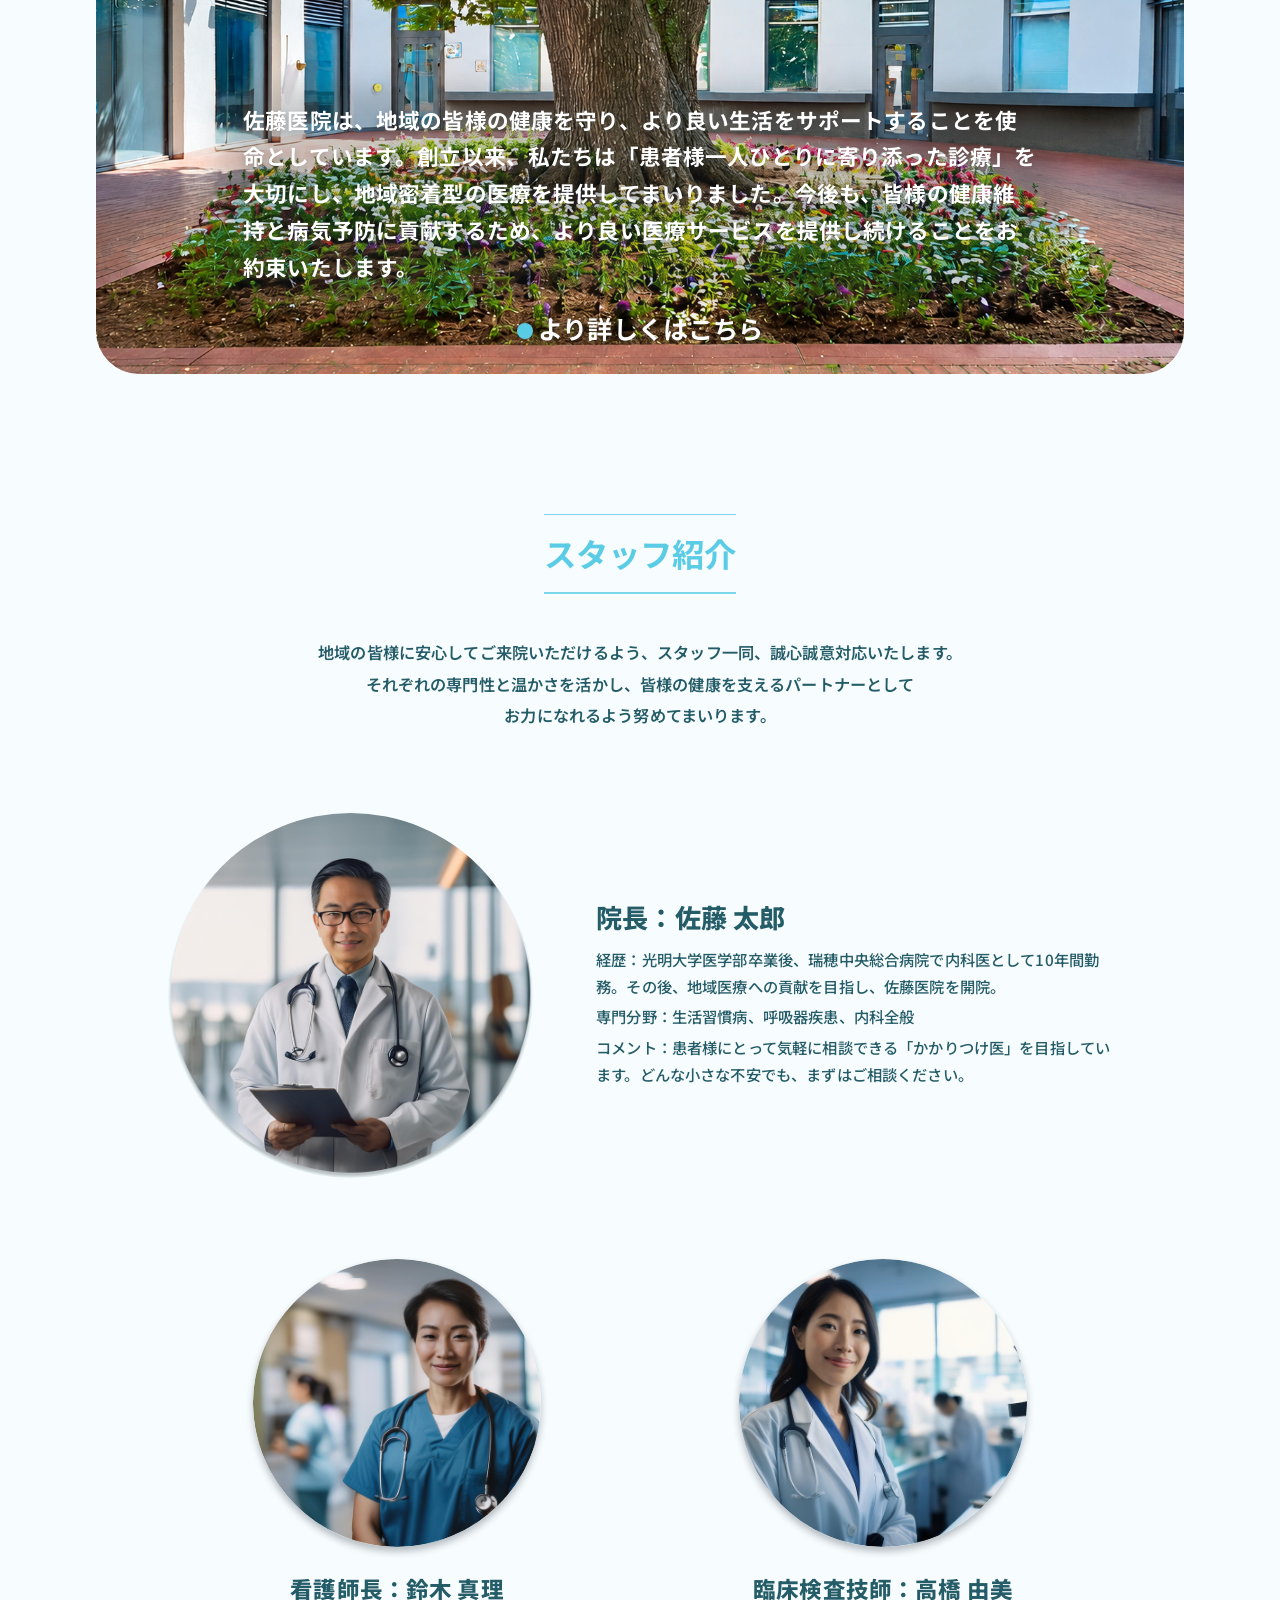
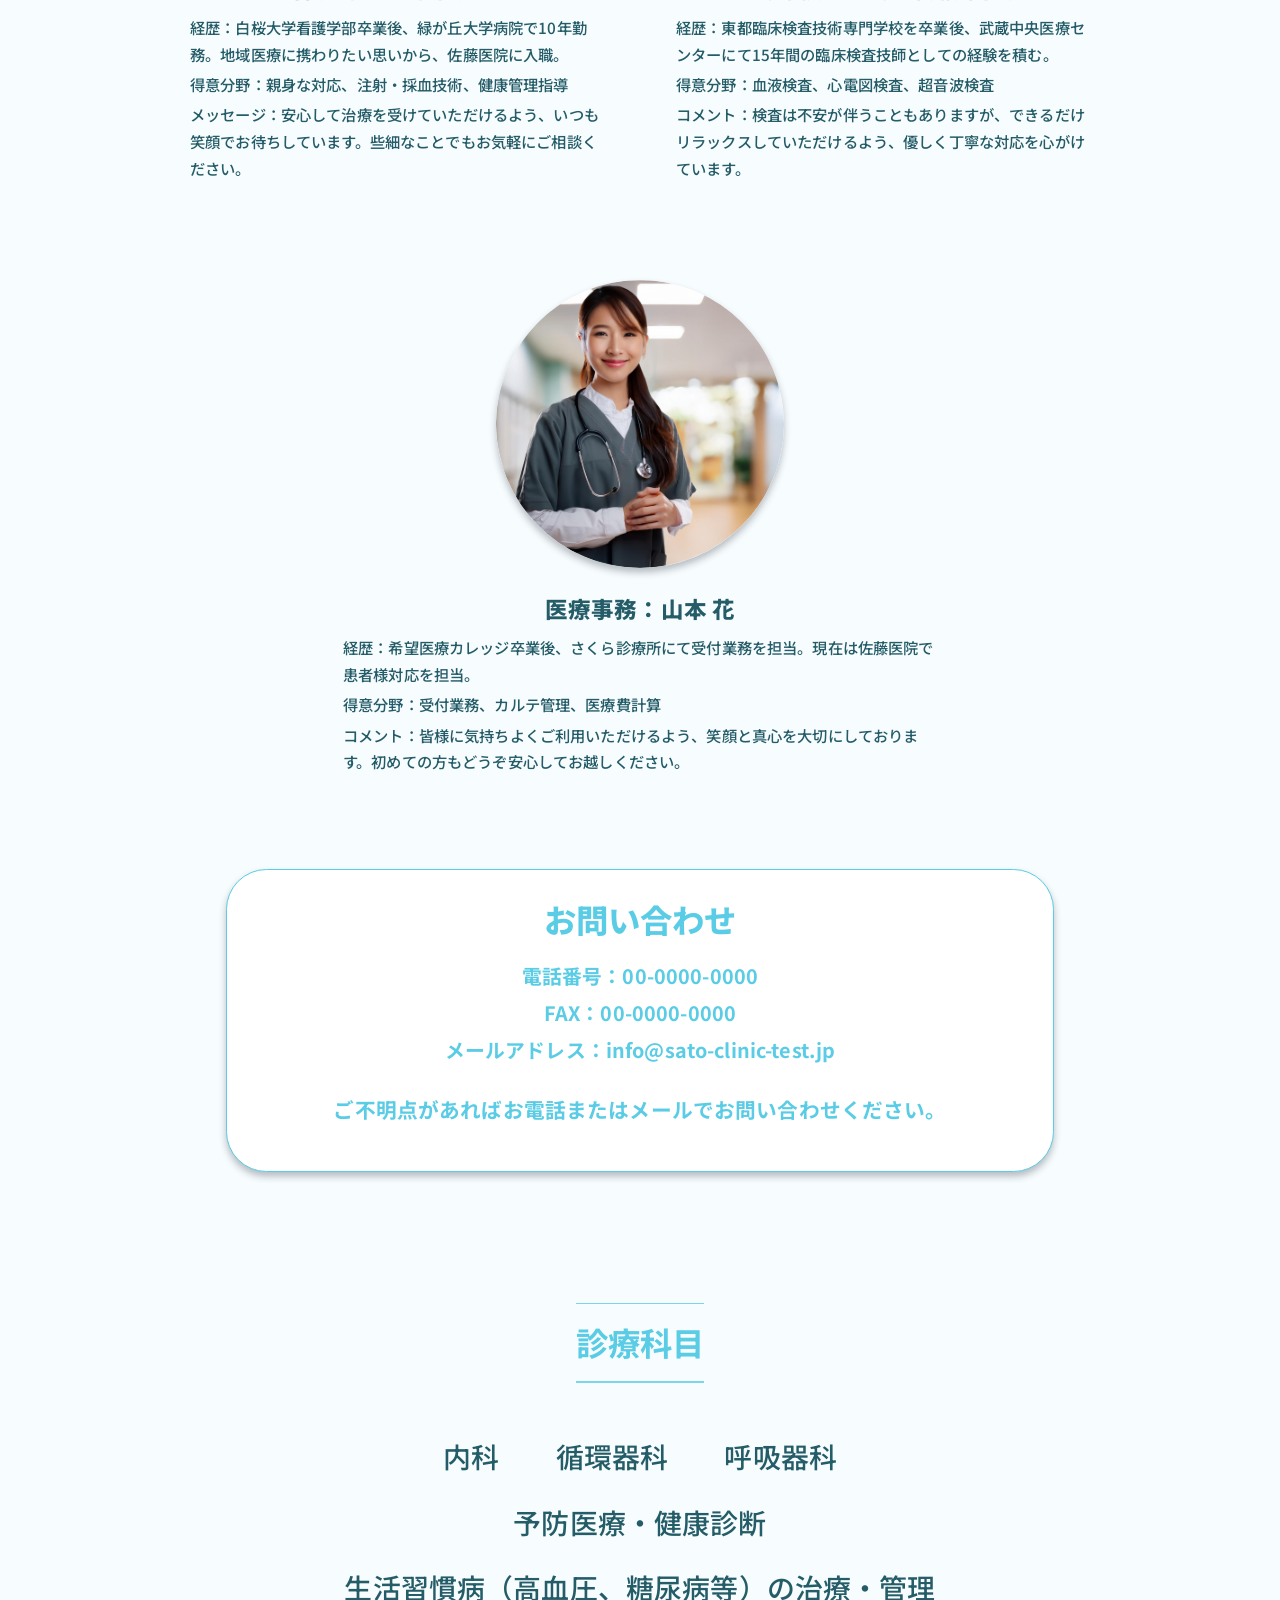
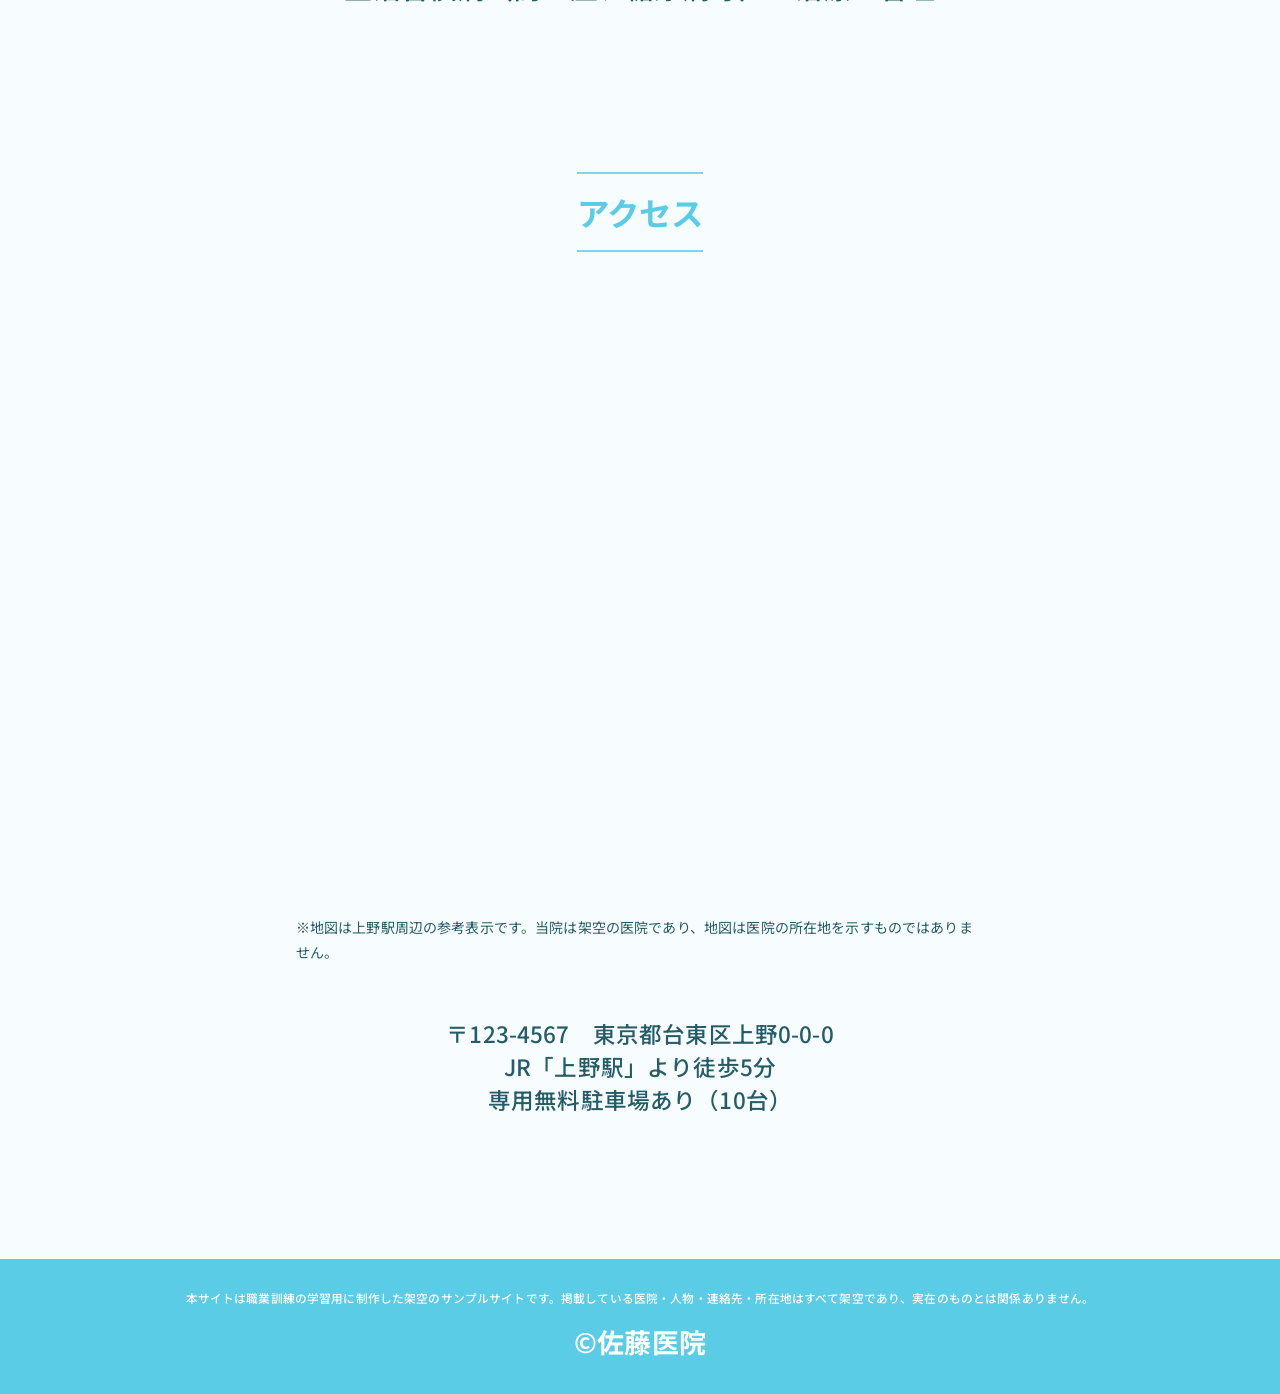
==== commit 5f52ccd0: "「その他の診療科目はこちら」を**「その他の診療内容はこちら」に修正" ====
--- a/index.html
+++ b/index.html
@@ -149,7 +149,7 @@
           <p>咳、息切れ、胸の痛みなど、呼吸器系の症状について診療を行っています。季節性の喘息やアレルギー性鼻炎、慢性閉塞性肺疾患（COPD）などにも対応し、適切な治療と予防をサポートします。</p>
         </article>
       </div>
-      <a class="text-link service-more" href="./services.html">その他の診療科目はこちら</a>
+      <a class="text-link service-more" href="./services.html">その他の診療内容はこちら</a>
     </section>
 
     <section class="about section-shell" id="about" aria-labelledby="about-title">
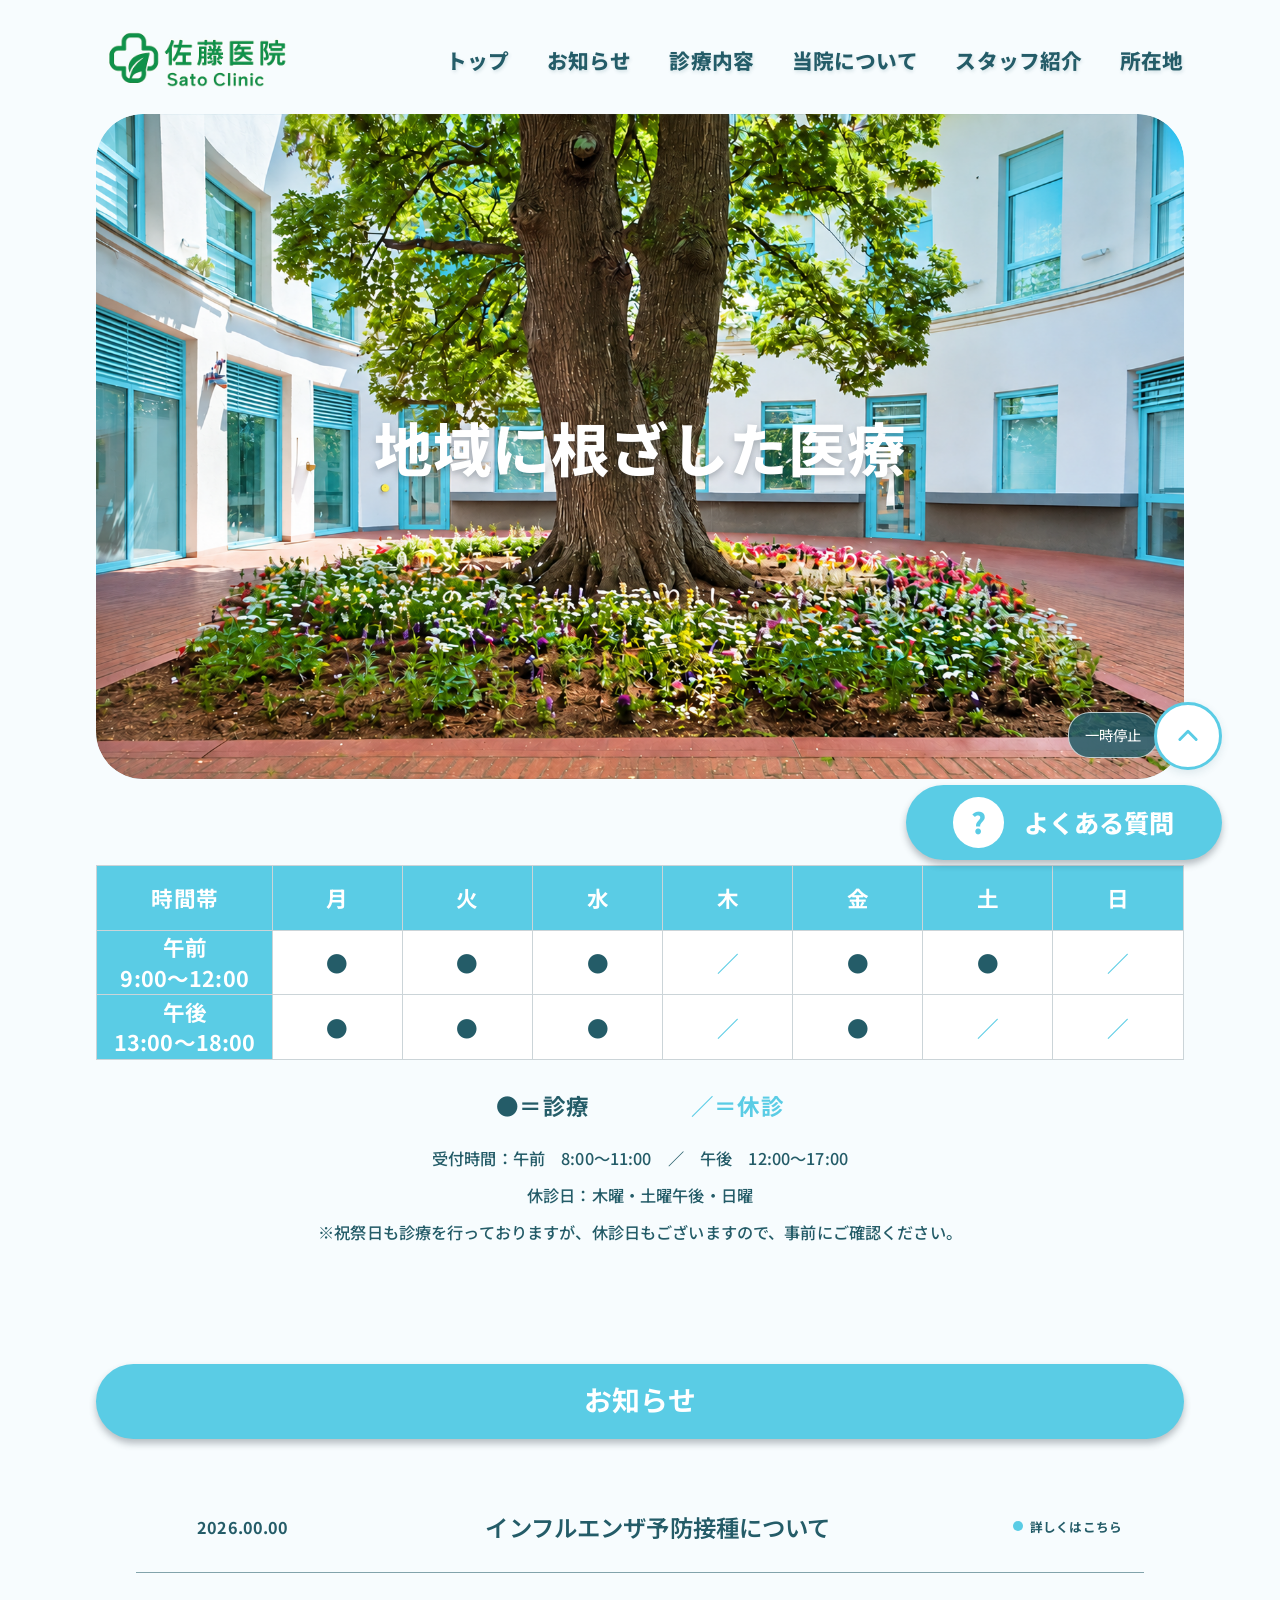
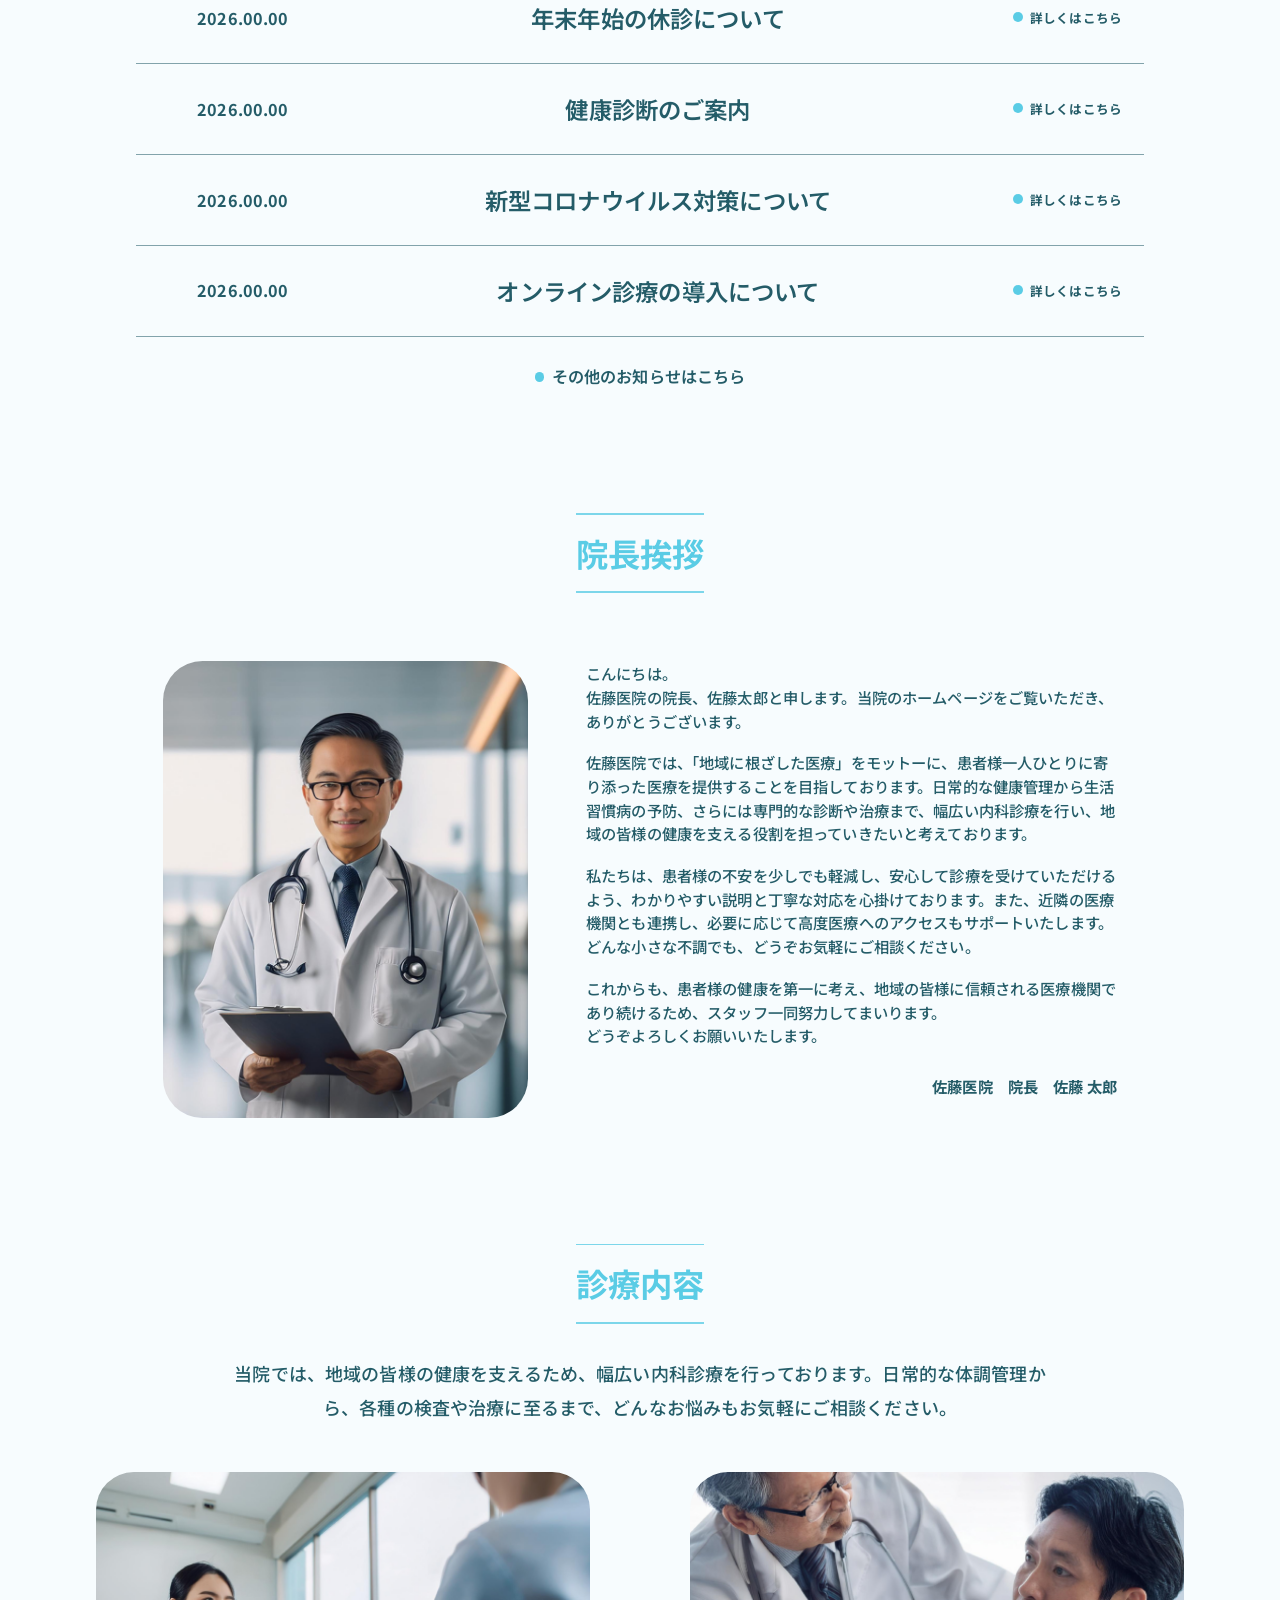
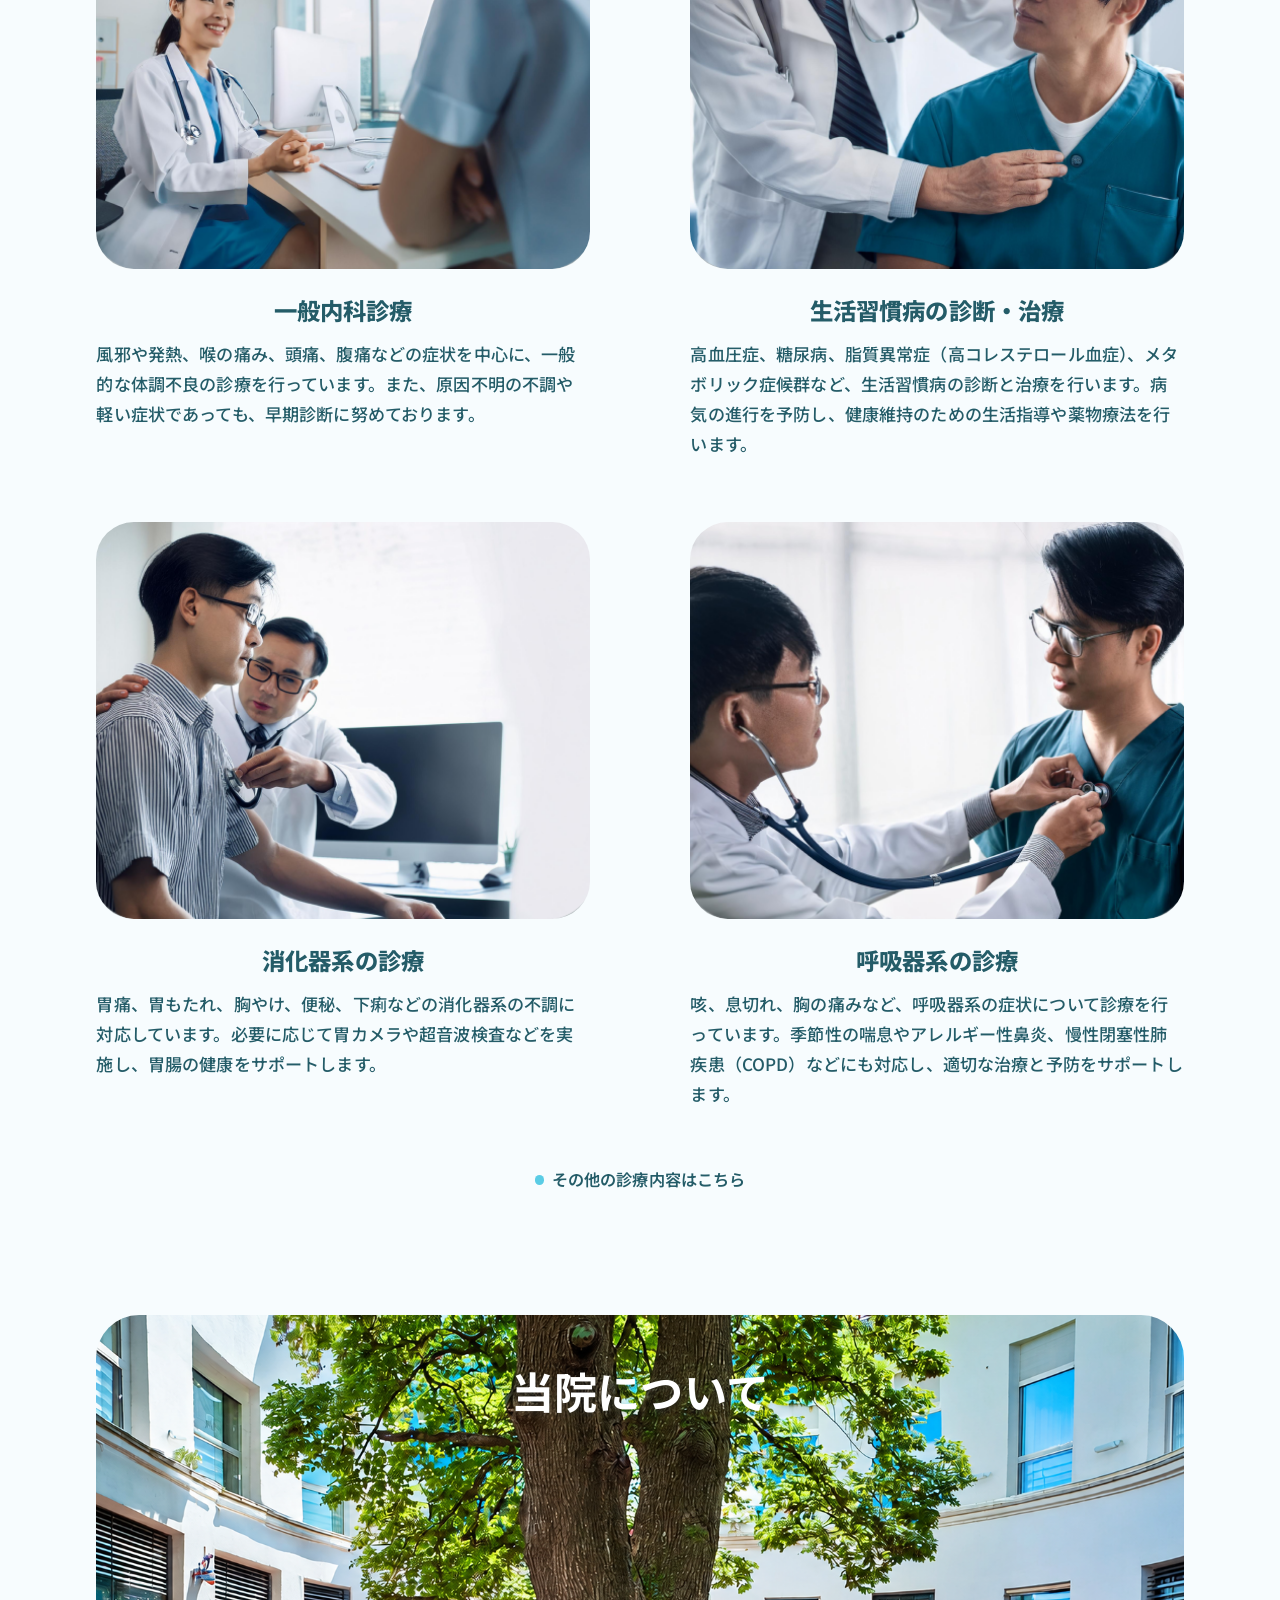
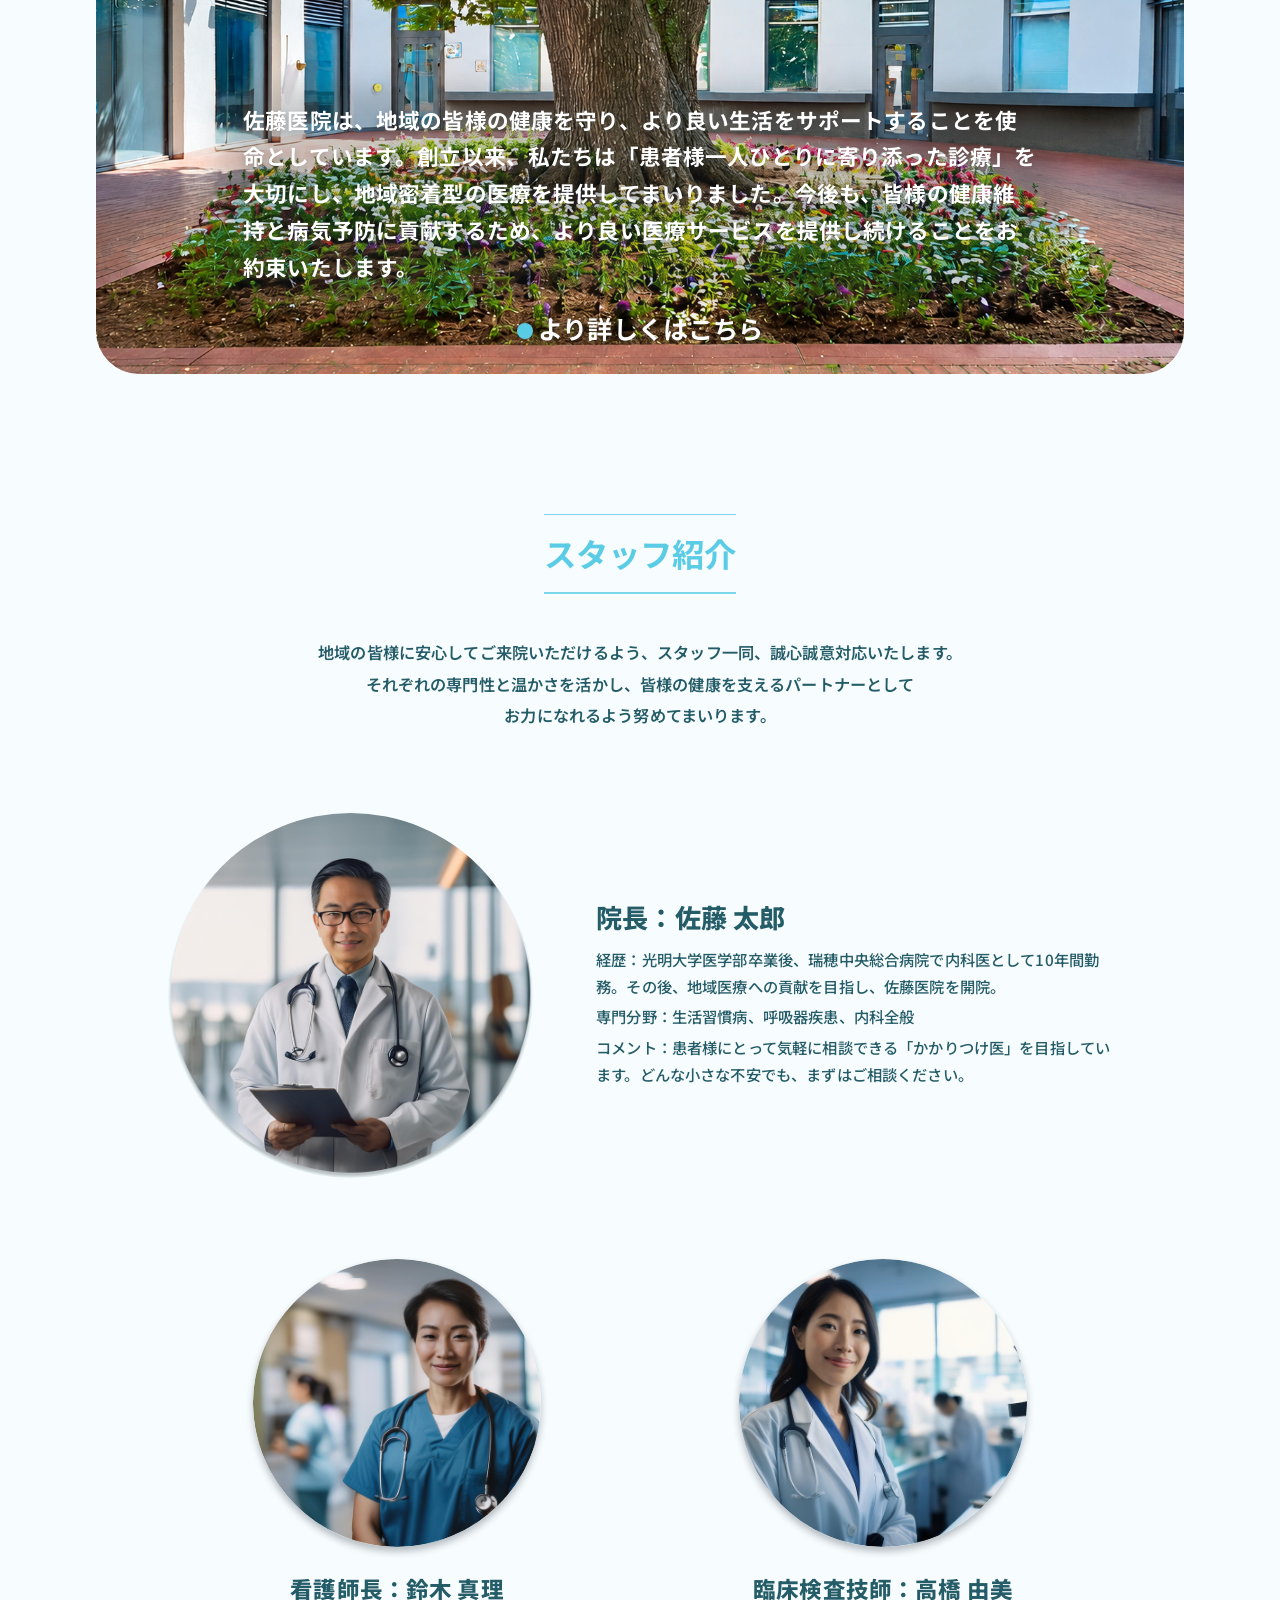
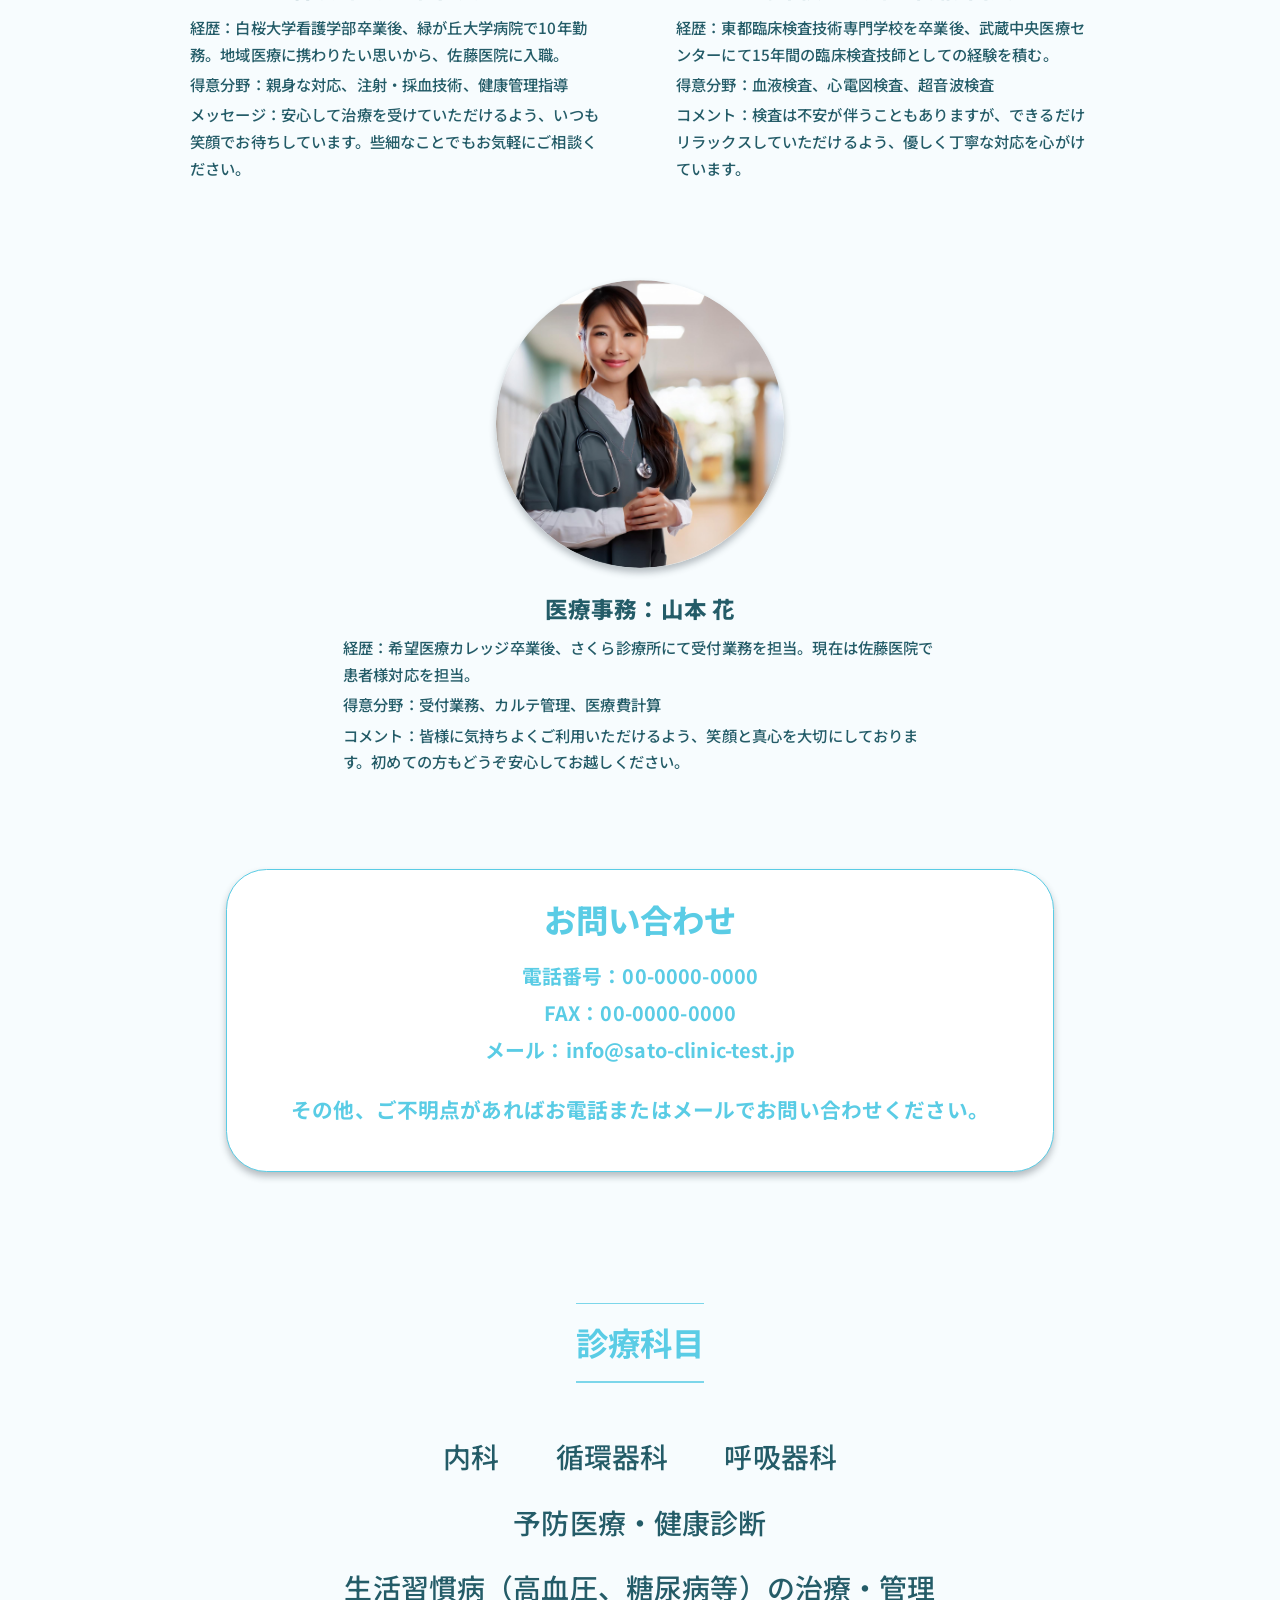
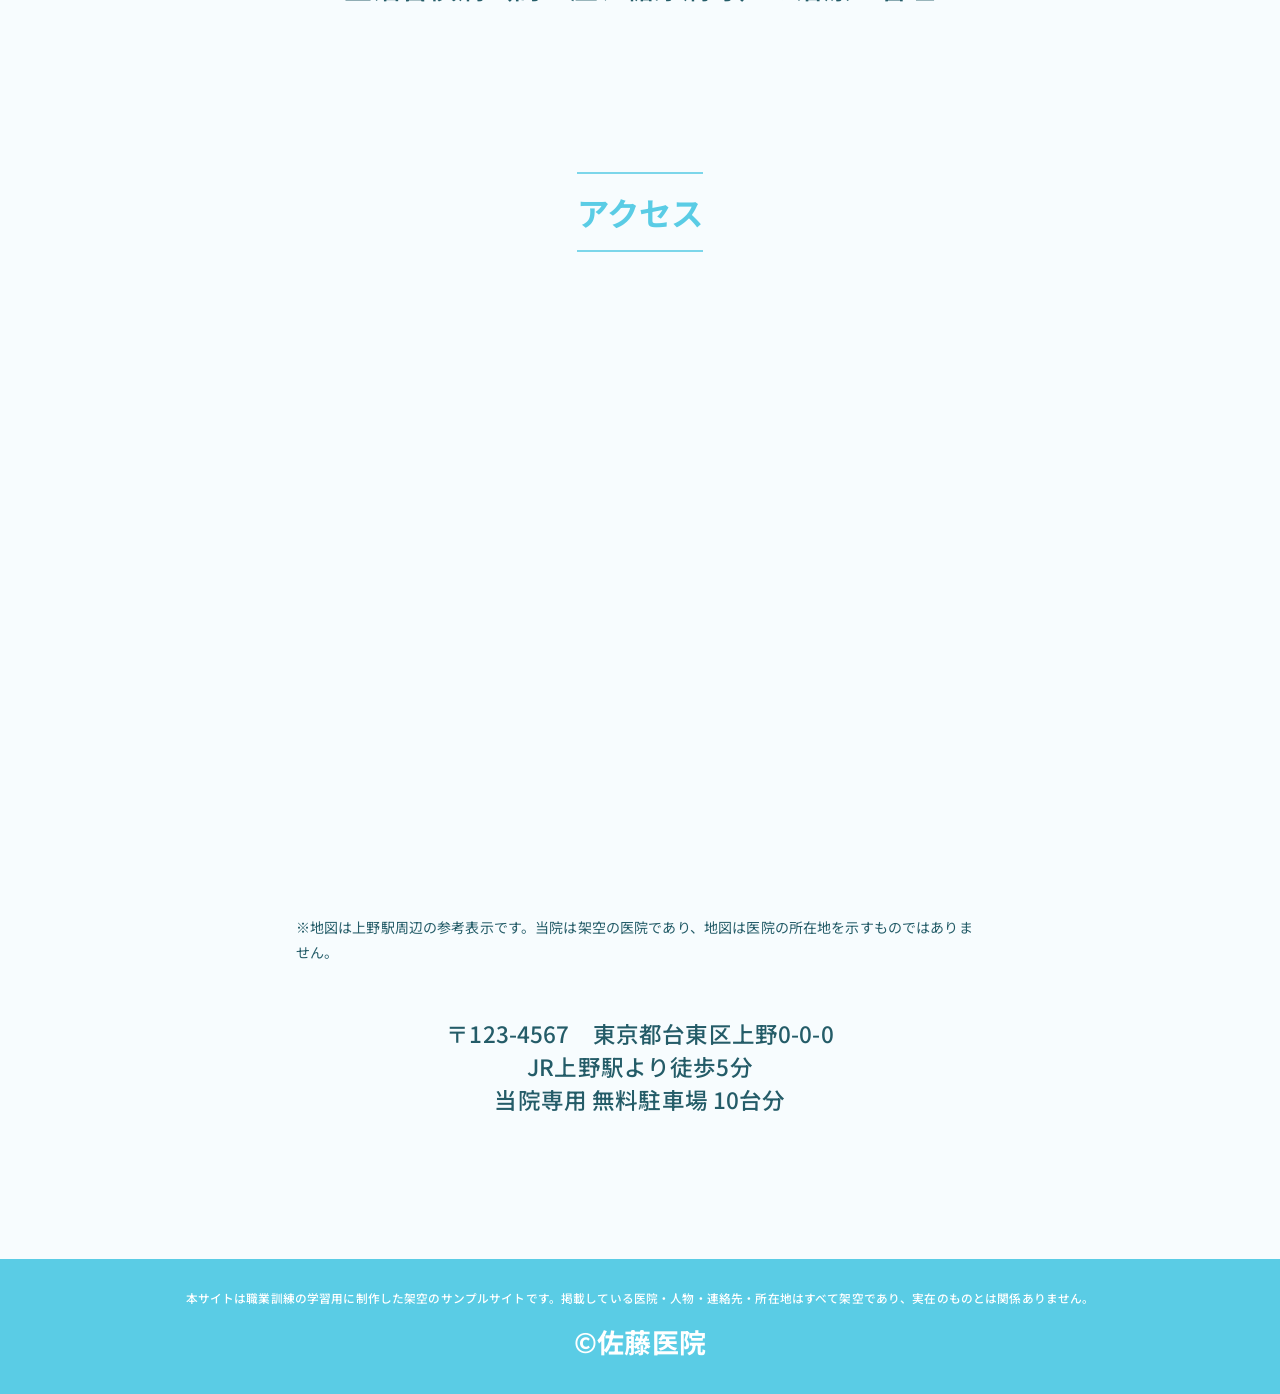
==== commit 43e2533f: "原稿と文章を合わせた" ====
--- a/index.html
+++ b/index.html
@@ -69,7 +69,7 @@
       <table class="schedule-table">
         <thead>
           <tr>
-            <th scope="col">診療時間</th>
+            <th scope="col">時間帯</th>
             <th scope="col">月</th>
             <th scope="col">火</th>
             <th scope="col">水</th>
@@ -81,20 +81,20 @@
         </thead>
         <tbody>
           <tr>
-            <th scope="row">9:00〜12:00</th>
-            <td>○</td><td>○</td><td>○</td><td class="closed">休</td><td>○</td><td>○</td><td class="closed">休</td>
+            <th scope="row">午前　<span class="schedule-time">9:00〜12:00</span></th>
+            <td>●</td><td>●</td><td>●</td><td class="closed">／</td><td>●</td><td>●</td><td class="closed">／</td>
           </tr>
           <tr>
-            <th scope="row">13:00〜18:00</th>
-            <td>○</td><td>○</td><td>○</td><td class="closed">休</td><td>○</td><td class="closed">休</td><td class="closed">休</td>
+            <th scope="row">午後　<span class="schedule-time">13:00〜18:00</span></th>
+            <td>●</td><td>●</td><td>●</td><td class="closed">／</td><td>●</td><td class="closed">／</td><td class="closed">／</td>
           </tr>
         </tbody>
       </table>
       <div class="schedule-detail">
-        <p class="legend"><strong>○：診療</strong><strong class="closed-text">休：休診</strong></p>
-        <p>受付時間：午前&nbsp; 8:00〜11:00　／　午後&nbsp; 12:00〜17:00</p>
+        <p class="legend"><strong>●＝診療</strong>　<strong class="closed-text">／＝休診</strong></p>
+        <p>受付時間：午前　8:00〜11:00　／　午後　12:00〜17:00</p>
         <p>休診日：木曜・土曜午後・日曜</p>
-        <p>祝祭日も診療を行っておりますが、休診日もございますので、事前にご確認ください。</p>
+        <p>※祝祭日も診療を行っておりますが、休診日もございますので、事前にご確認ください。</p>
       </div>
     </section>
 
@@ -111,7 +111,7 @@
     </section>
 
     <section class="greeting section-shell" aria-labelledby="greeting-title">
-      <h2 id="greeting-title" class="section-title">ご挨拶</h2>
+      <h2 id="greeting-title" class="section-title">院長挨拶</h2>
       <div class="greeting-grid">
         <div class="image-crop image-crop--greeting"><img src="./assets/director-intro.png" alt="佐藤医院 院長 佐藤太郎のイメージ写真"></div>
         <div class="greeting-copy">
@@ -208,8 +208,8 @@
         <h2 id="contact-title">お問い合わせ</h2>
         <p>電話番号：00-0000-0000</p>
         <p>FAX：00-0000-0000</p>
-        <p>メールアドレス：info@sato-clinic-test.jp</p>
-        <p class="contact-note">ご不明点があればお電話またはメールでお問い合わせください。</p>
+        <p>メール：info@sato-clinic-test.jp</p>
+        <p class="contact-note">その他、ご不明点があればお電話またはメールでお問い合わせください。</p>
       </div>
     </section>
 
@@ -226,7 +226,7 @@
         <iframe class="map-embed" src="https://maps.google.com/maps?hl=ja&amp;ll=35.7138,139.7773&amp;z=15&amp;t=m&amp;output=embed" title="上野駅周辺の参考地図（医院の所在地を示すものではありません）" width="688" height="579" loading="lazy" referrerpolicy="strict-origin-when-cross-origin" allowfullscreen aria-describedby="access-map-note"></iframe>
         <p class="map-note" id="access-map-note">※地図は上野駅周辺の参考表示です。当院は架空の医院であり、地図は医院の所在地を示すものではありません。</p>
       </div>
-      <p class="address">〒123-4567　東京都台東区上野0-0-0<br>JR「上野駅」より徒歩5分<br>専用無料駐車場あり（10台）</p>
+      <p class="address">〒123-4567　東京都台東区上野0-0-0<br>JR上野駅より徒歩5分<br>当院専用 無料駐車場 10台分</p>
     </section>
   </main>
 
--- a/css/style.css
+++ b/css/style.css
@@ -288,6 +288,15 @@
 .schedule-table .closed {
   color: var(--accent);
   font-weight: 800;
+}
+
+.schedule-table tbody th {
+  line-height: 1.4;
+}
+
+.schedule-table .schedule-time {
+  display: inline-block;
+  white-space: nowrap;
 }
 
 .schedule-detail {
--- a/css/responsive.css
+++ b/css/responsive.css
@@ -241,7 +241,7 @@
   .hero-slideshow .hero-slide--family img { object-position: 75% center; }
   .schedule-table { font-size: clamp(12px, 3.3vw, 15px); }
   .schedule-table th, .schedule-table td { height: 44px; }
-  .schedule-table thead th:first-child, .schedule-table tbody th { width: 26%; }
+  .schedule-table thead th:first-child, .schedule-table tbody th { width: 30%; }
   .schedule-table tbody th { line-height: 1.4; }
   .schedule-detail { text-align: left; }
   .schedule-detail .legend { justify-content: center; }
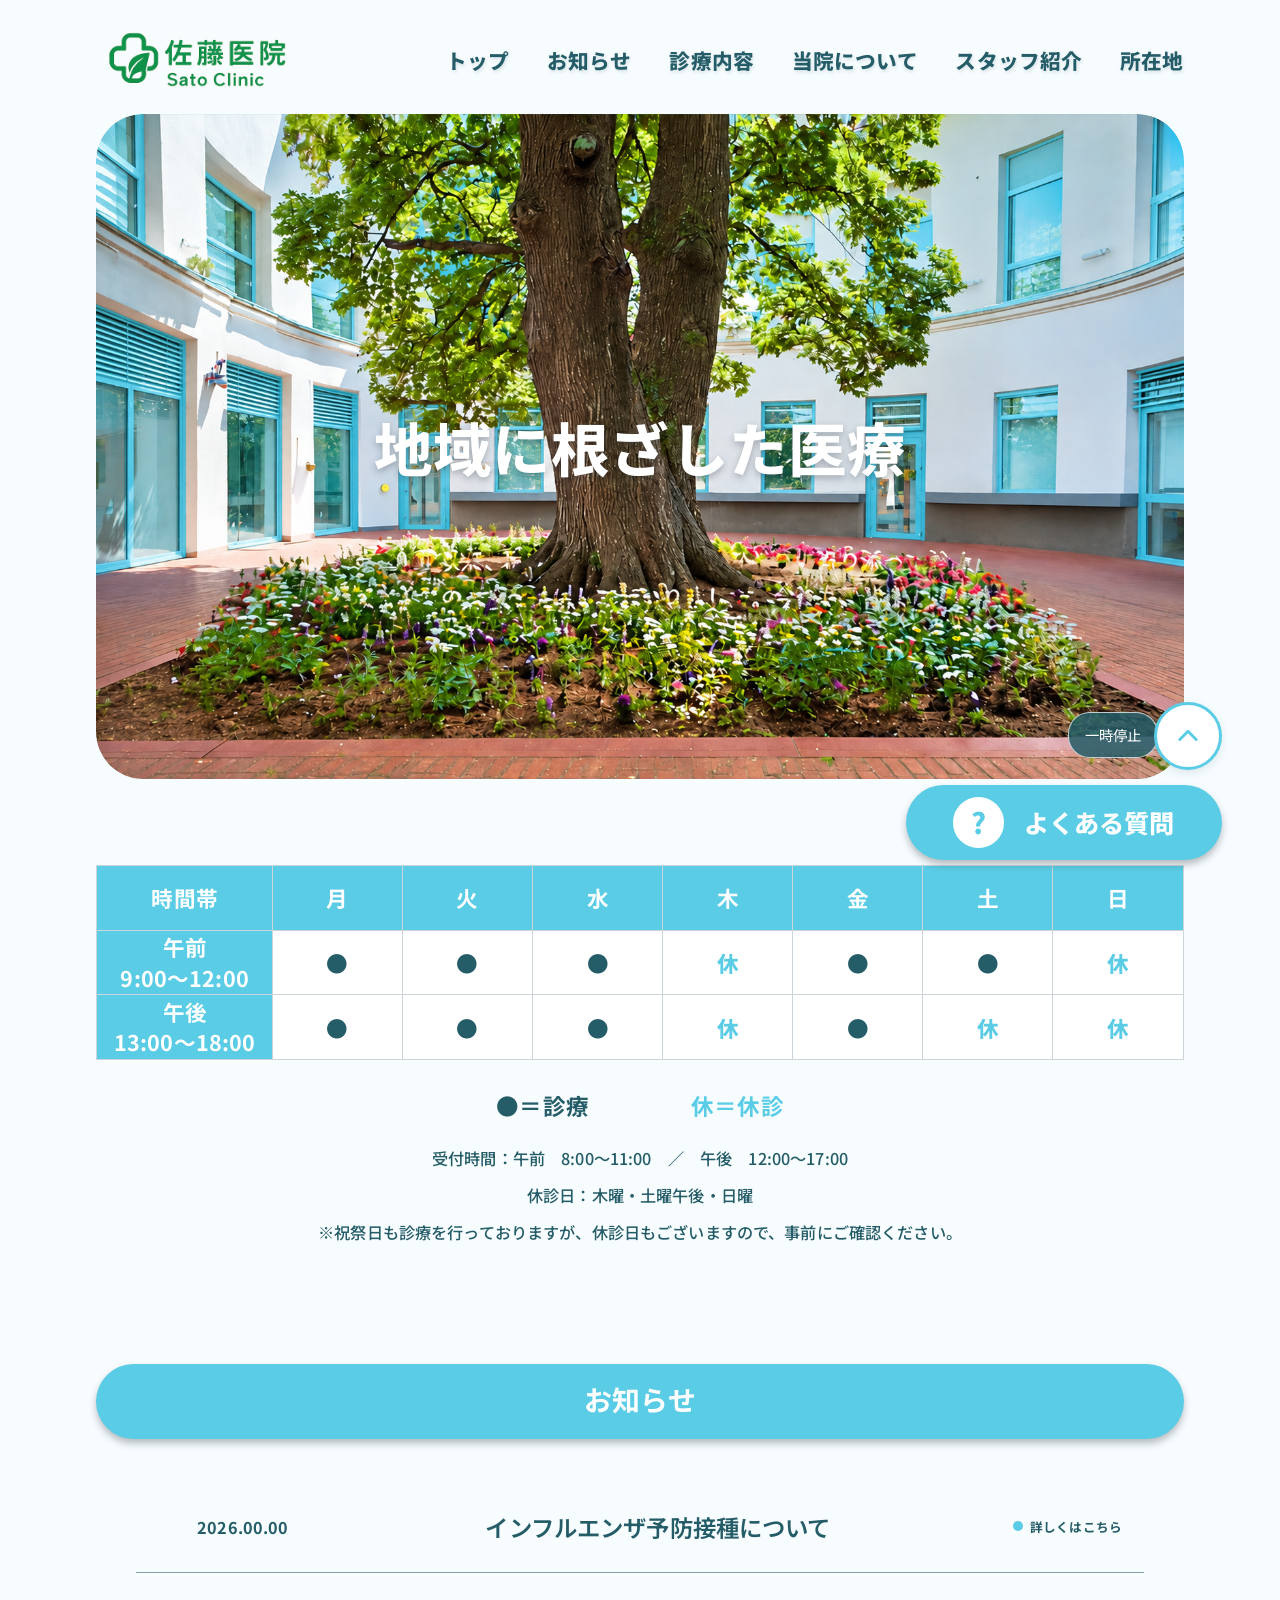
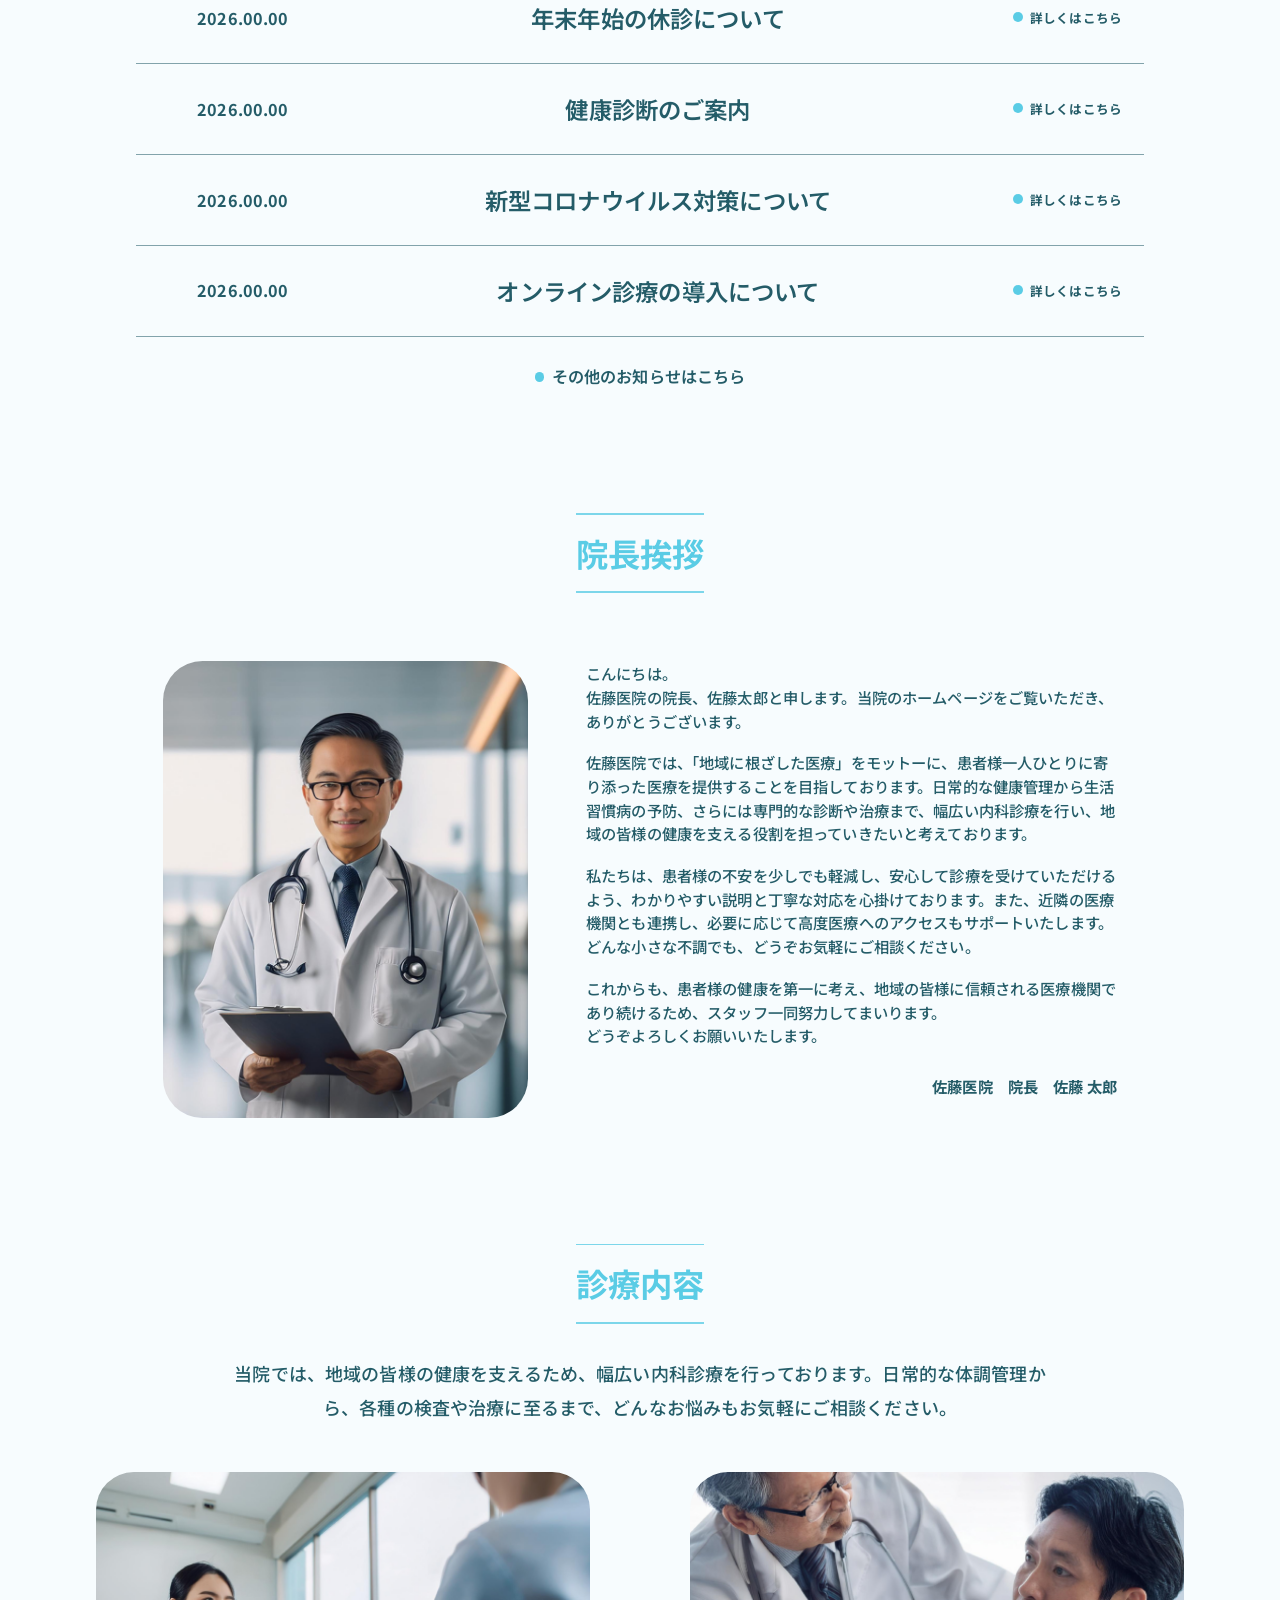
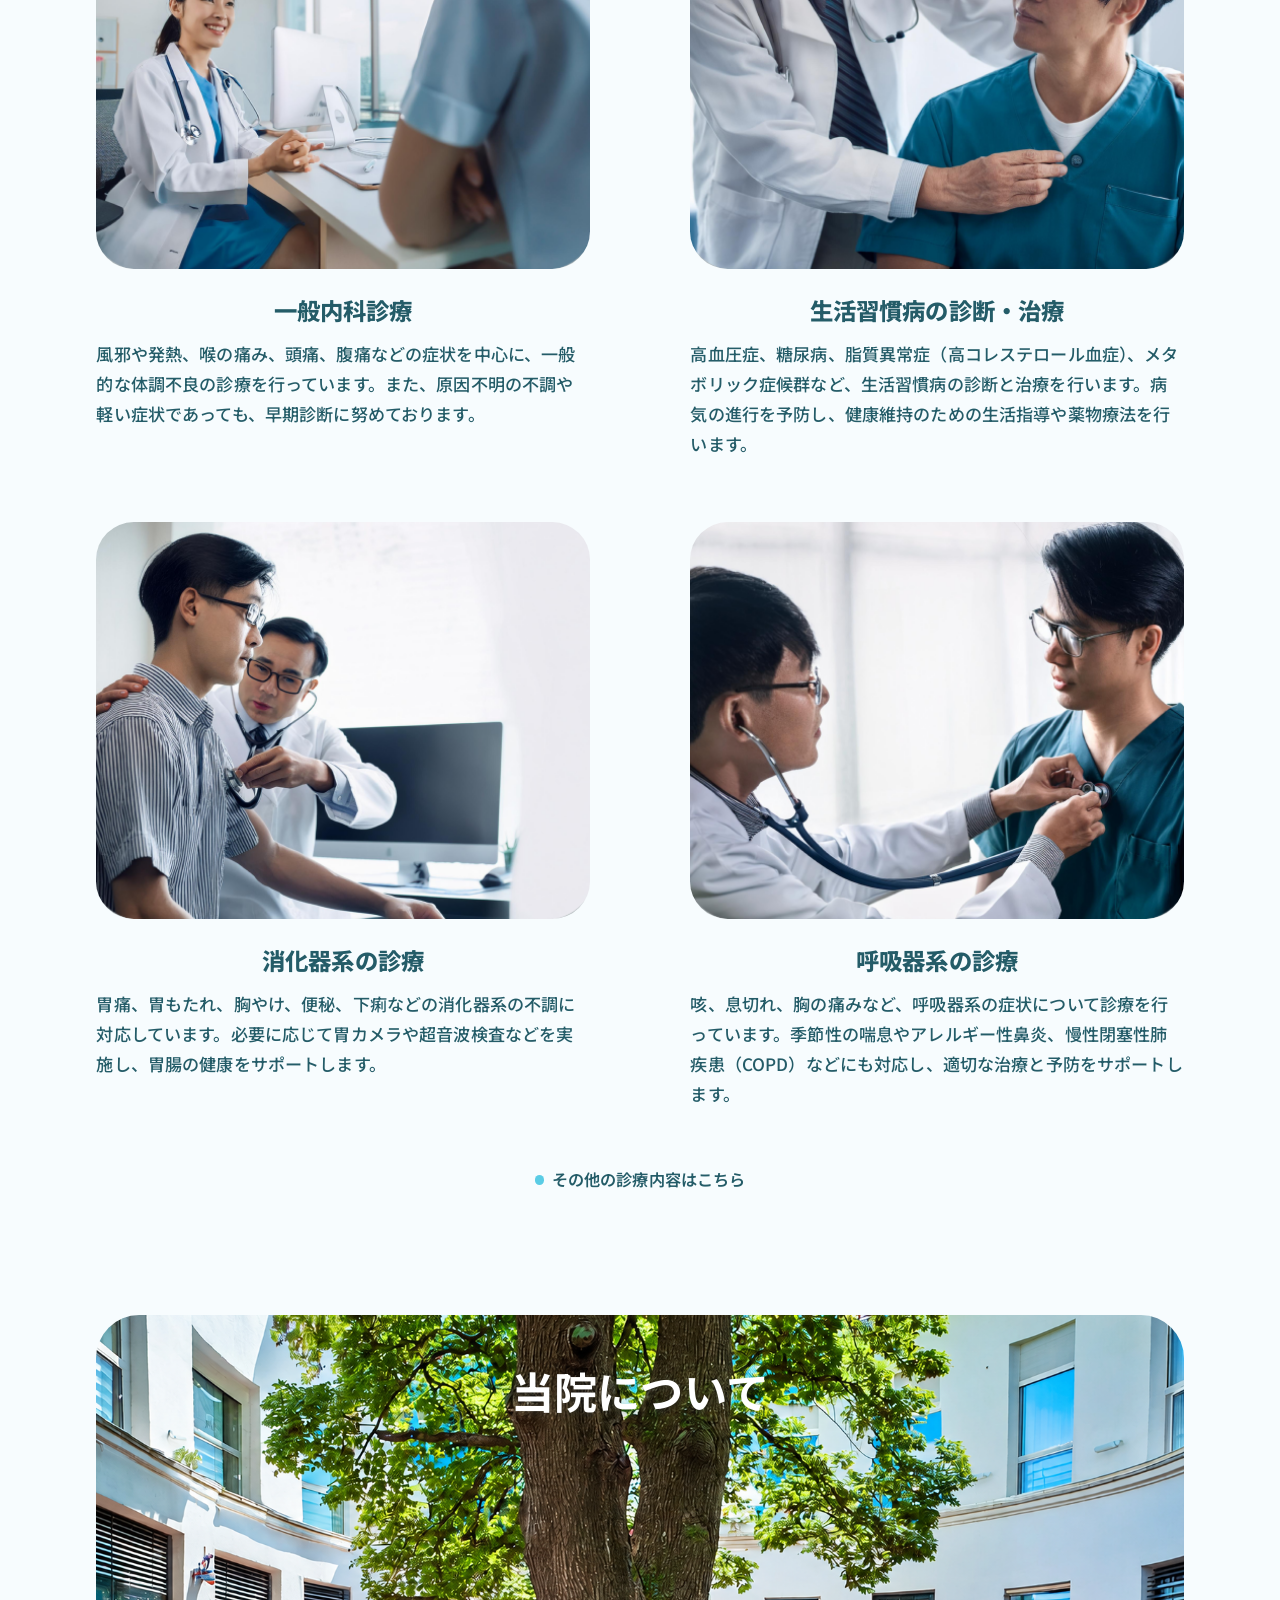
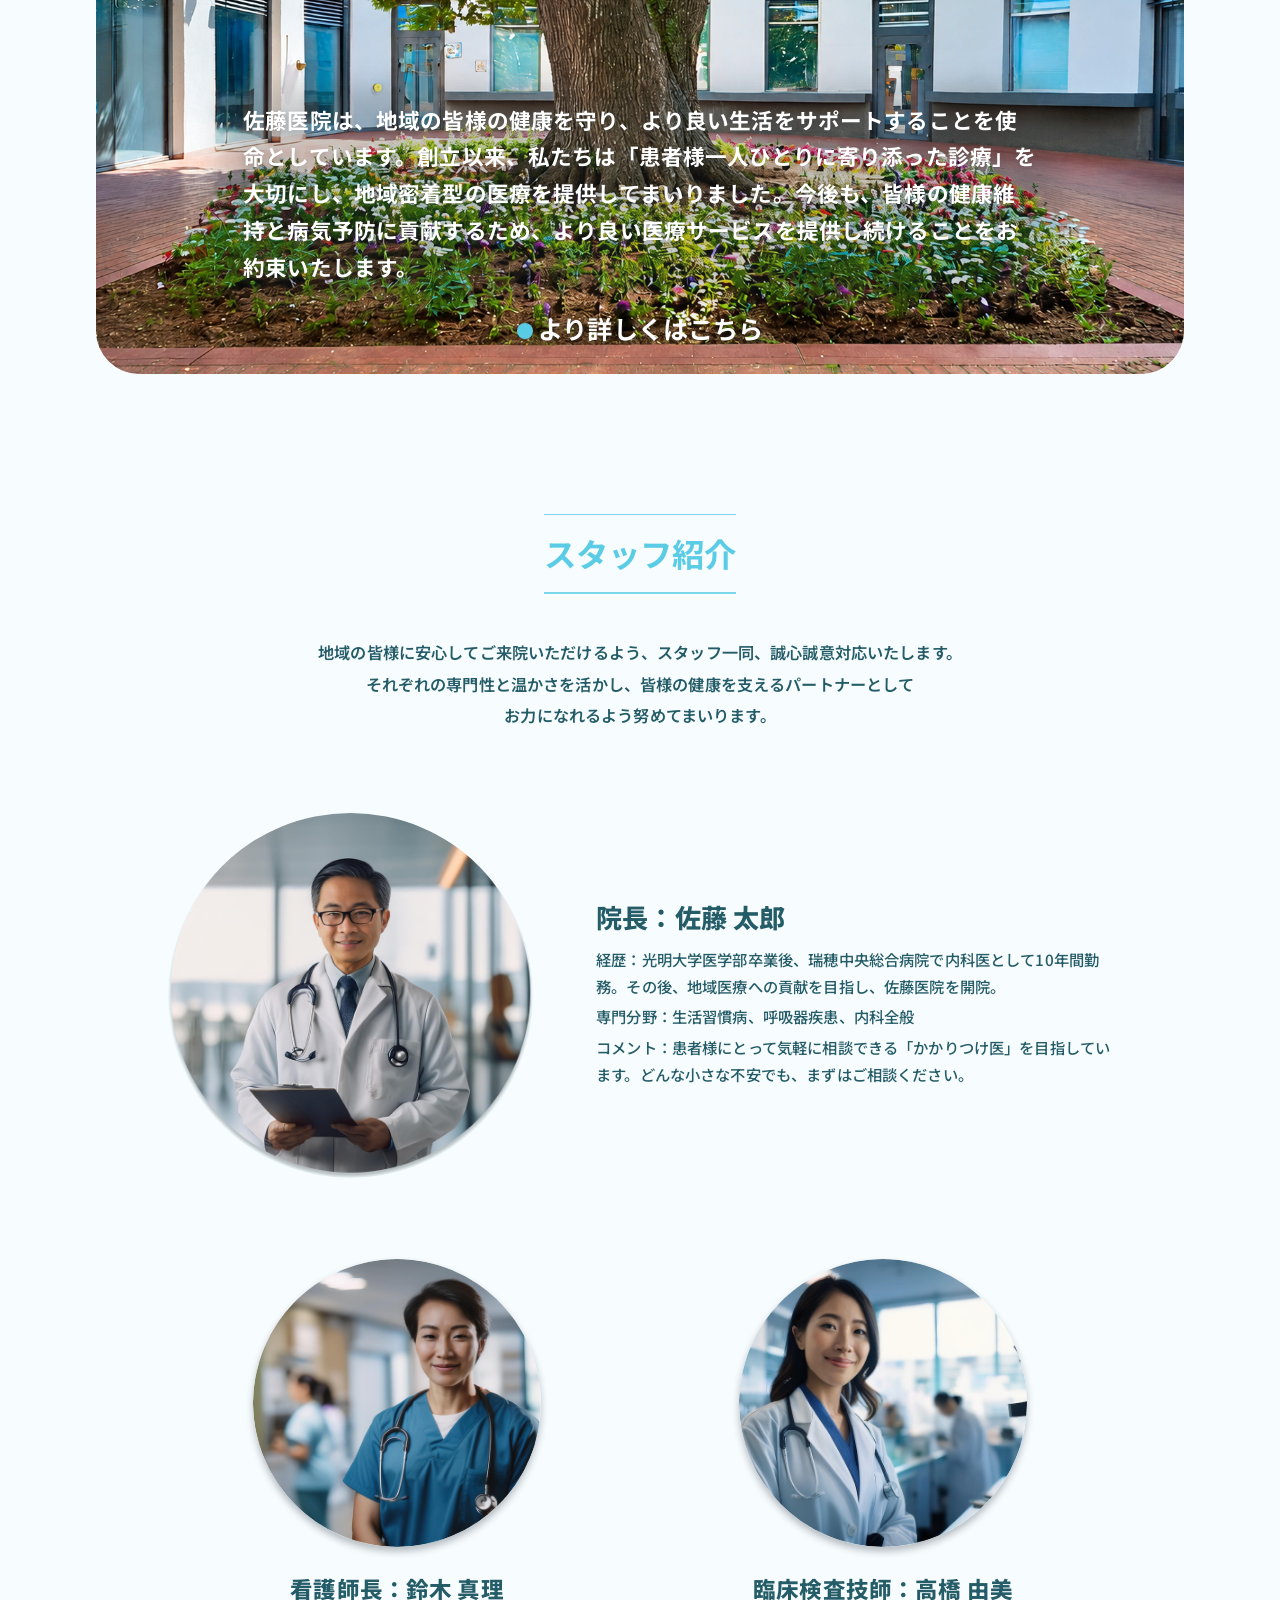
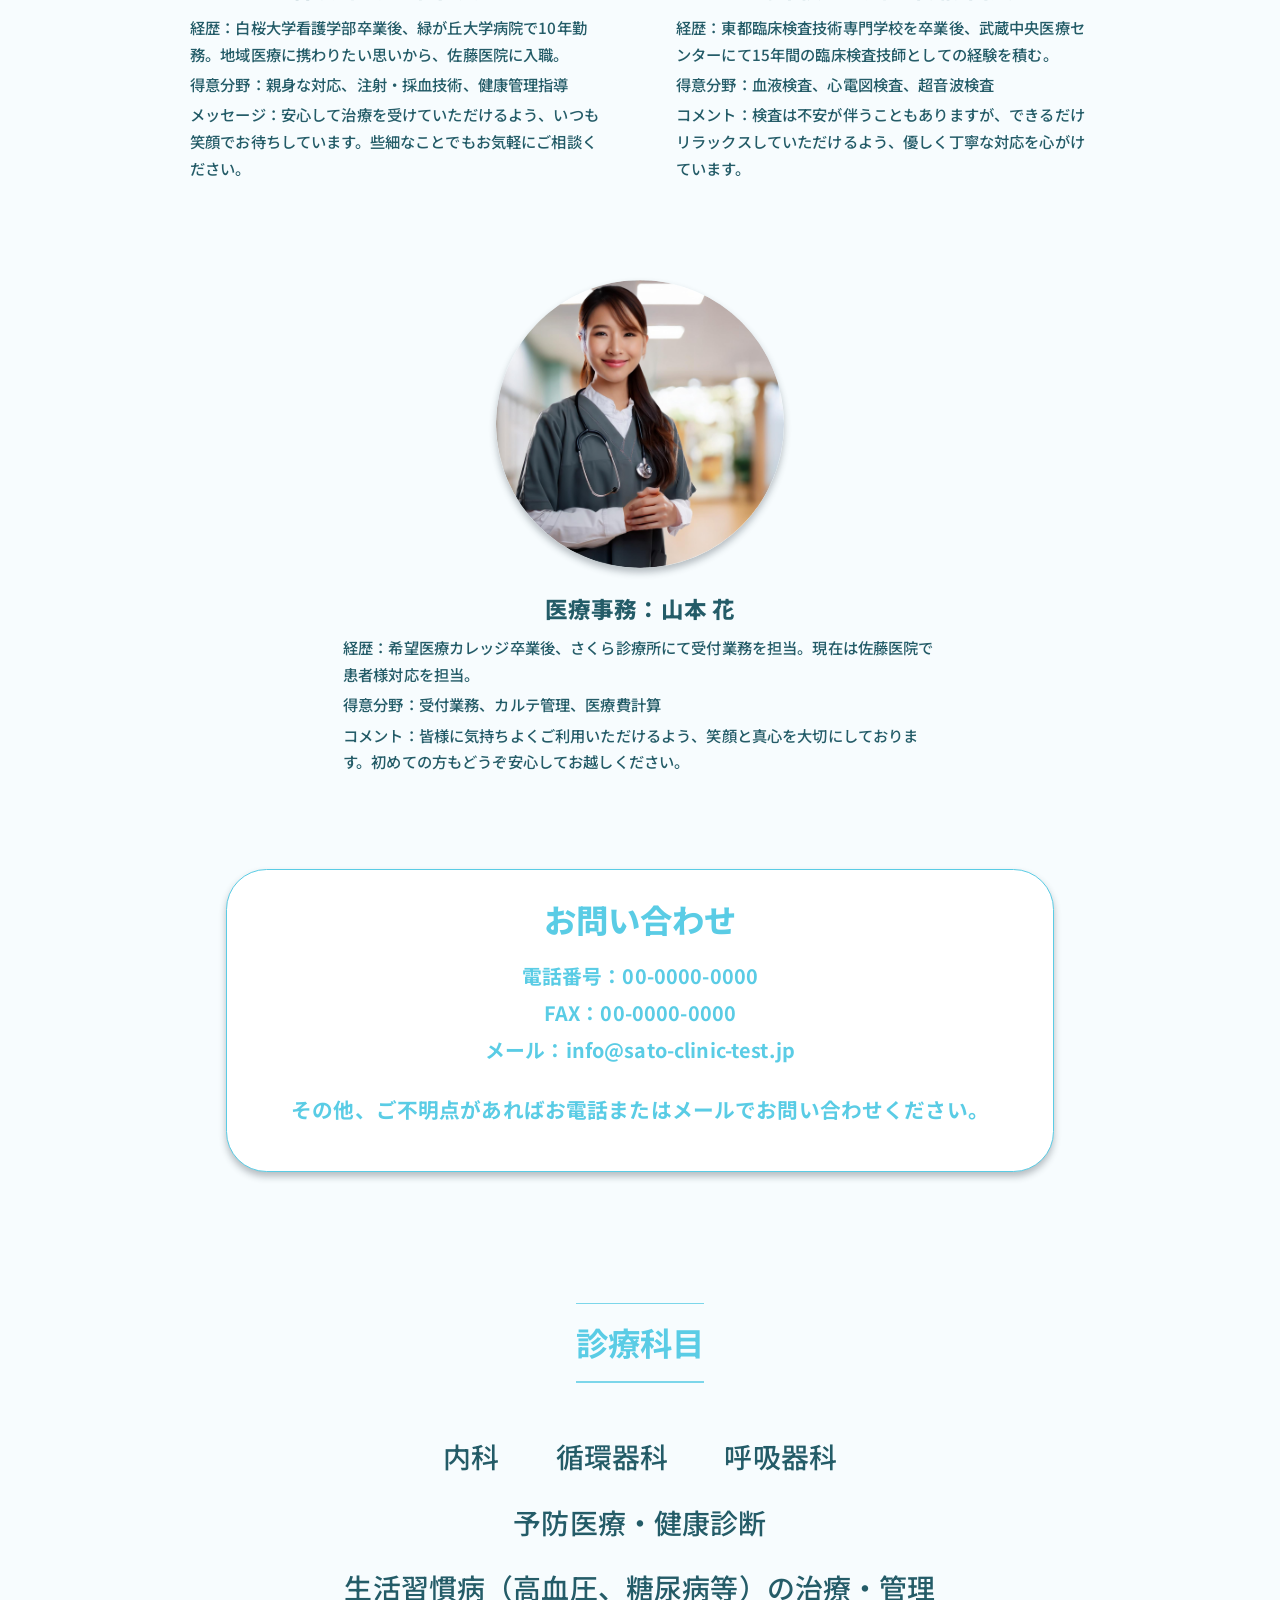
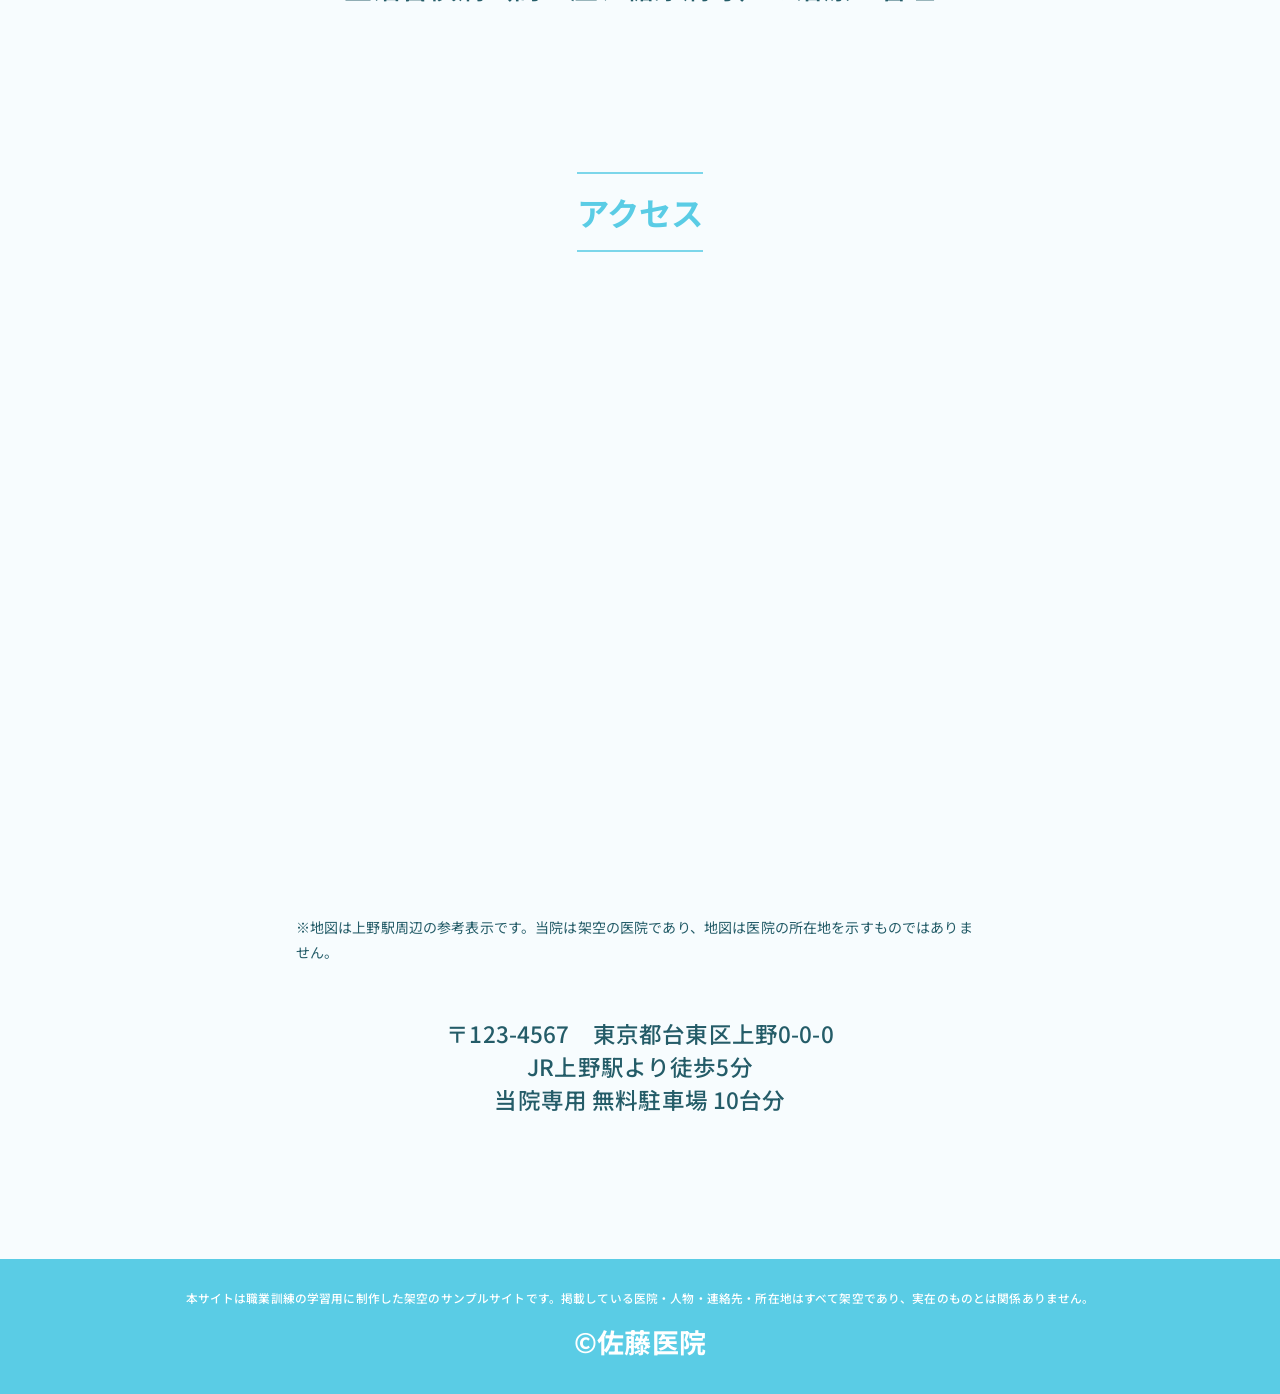
==== commit 31aaf615: "タイムテーブルをもとに戻す" ====
--- a/index.html
+++ b/index.html
@@ -82,16 +82,16 @@
         <tbody>
           <tr>
             <th scope="row">午前　<span class="schedule-time">9:00〜12:00</span></th>
-            <td>●</td><td>●</td><td>●</td><td class="closed">／</td><td>●</td><td>●</td><td class="closed">／</td>
+            <td>●</td><td>●</td><td>●</td><td class="closed">休</td><td>●</td><td>●</td><td class="closed">休</td>
           </tr>
           <tr>
             <th scope="row">午後　<span class="schedule-time">13:00〜18:00</span></th>
-            <td>●</td><td>●</td><td>●</td><td class="closed">／</td><td>●</td><td class="closed">／</td><td class="closed">／</td>
+            <td>●</td><td>●</td><td>●</td><td class="closed">休</td><td>●</td><td class="closed">休</td><td class="closed">休</td>
           </tr>
         </tbody>
       </table>
       <div class="schedule-detail">
-        <p class="legend"><strong>●＝診療</strong>　<strong class="closed-text">／＝休診</strong></p>
+        <p class="legend"><strong>●＝診療</strong>　<strong class="closed-text">休＝休診</strong></p>
         <p>受付時間：午前　8:00〜11:00　／　午後　12:00〜17:00</p>
         <p>休診日：木曜・土曜午後・日曜</p>
         <p>※祝祭日も診療を行っておりますが、休診日もございますので、事前にご確認ください。</p>
--- a/css/responsive.css
+++ b/css/responsive.css
@@ -104,6 +104,15 @@
   .menu-open .menu-toggle { background: transparent; color: var(--accent); }
   .menu-open .faq-float { display: none; }
   .hero-slideshow { border-radius: 24px; }
+  .hero-slideshow .hero-slide img { border-radius: 0; }
+  .hero-slideshow .hero-slide--courtyard img,
+  .hero-slideshow .hero-slide--waiting img {
+    inset: -2%; width: 104%; height: 104%; max-width: none; object-position: center;
+  }
+  .hero-slideshow .hero-slide--digestive img {
+    inset: -6%; width: 112%; height: 112%; object-position: center top;
+  }
+  .hero-slideshow .hero-slide--family img { object-position: right center; }
   .hero-slide--courtyard .hero-slide-caption { left: 5%; right: 5%; font-size: clamp(24px, 4.8vw, 36px); }
   .hero-slide--waiting .hero-slide-caption { top: 15%; font-size: calc(clamp(15px, 3.6vw, 27px) + 3px); white-space: normal; text-wrap: balance; }
   .hero-slide--digestive .hero-slide-caption { font-size: clamp(22px, 4.3vw, 32px); }
@@ -233,12 +242,11 @@
   .brand img { width: 136px; }
   .menu-toggle { width: 48px; min-height: 48px; }
   .mobile-nav-links a { min-height: 64px; font-size: 26px; padding: 14px 4px; }
-  .hero-slideshow { aspect-ratio: 1.65; border-radius: 20px; }
+  .hero-slideshow { border-radius: 20px; }
   .hero-slide--waiting .hero-slide-caption { font-size: calc(clamp(14px, 4vw, 19px) + 3px); }
   .hero-slide--digestive .hero-slide-caption { font-size: clamp(18px, 4.8vw, 23px); }
   .hero-slide--courtyard .hero-slide-caption, .hero-slide--family .hero-slide-caption { font-size: clamp(22px, 6vw, 28px); }
   .hero-slideshow .hero-slide--digestive img { inset: -3%; width: 106%; height: 106%; }
-  .hero-slideshow .hero-slide--family img { object-position: 75% center; }
   .schedule-table { font-size: clamp(12px, 3.3vw, 15px); }
   .schedule-table th, .schedule-table td { height: 44px; }
   .schedule-table thead th:first-child, .schedule-table tbody th { width: 30%; }
